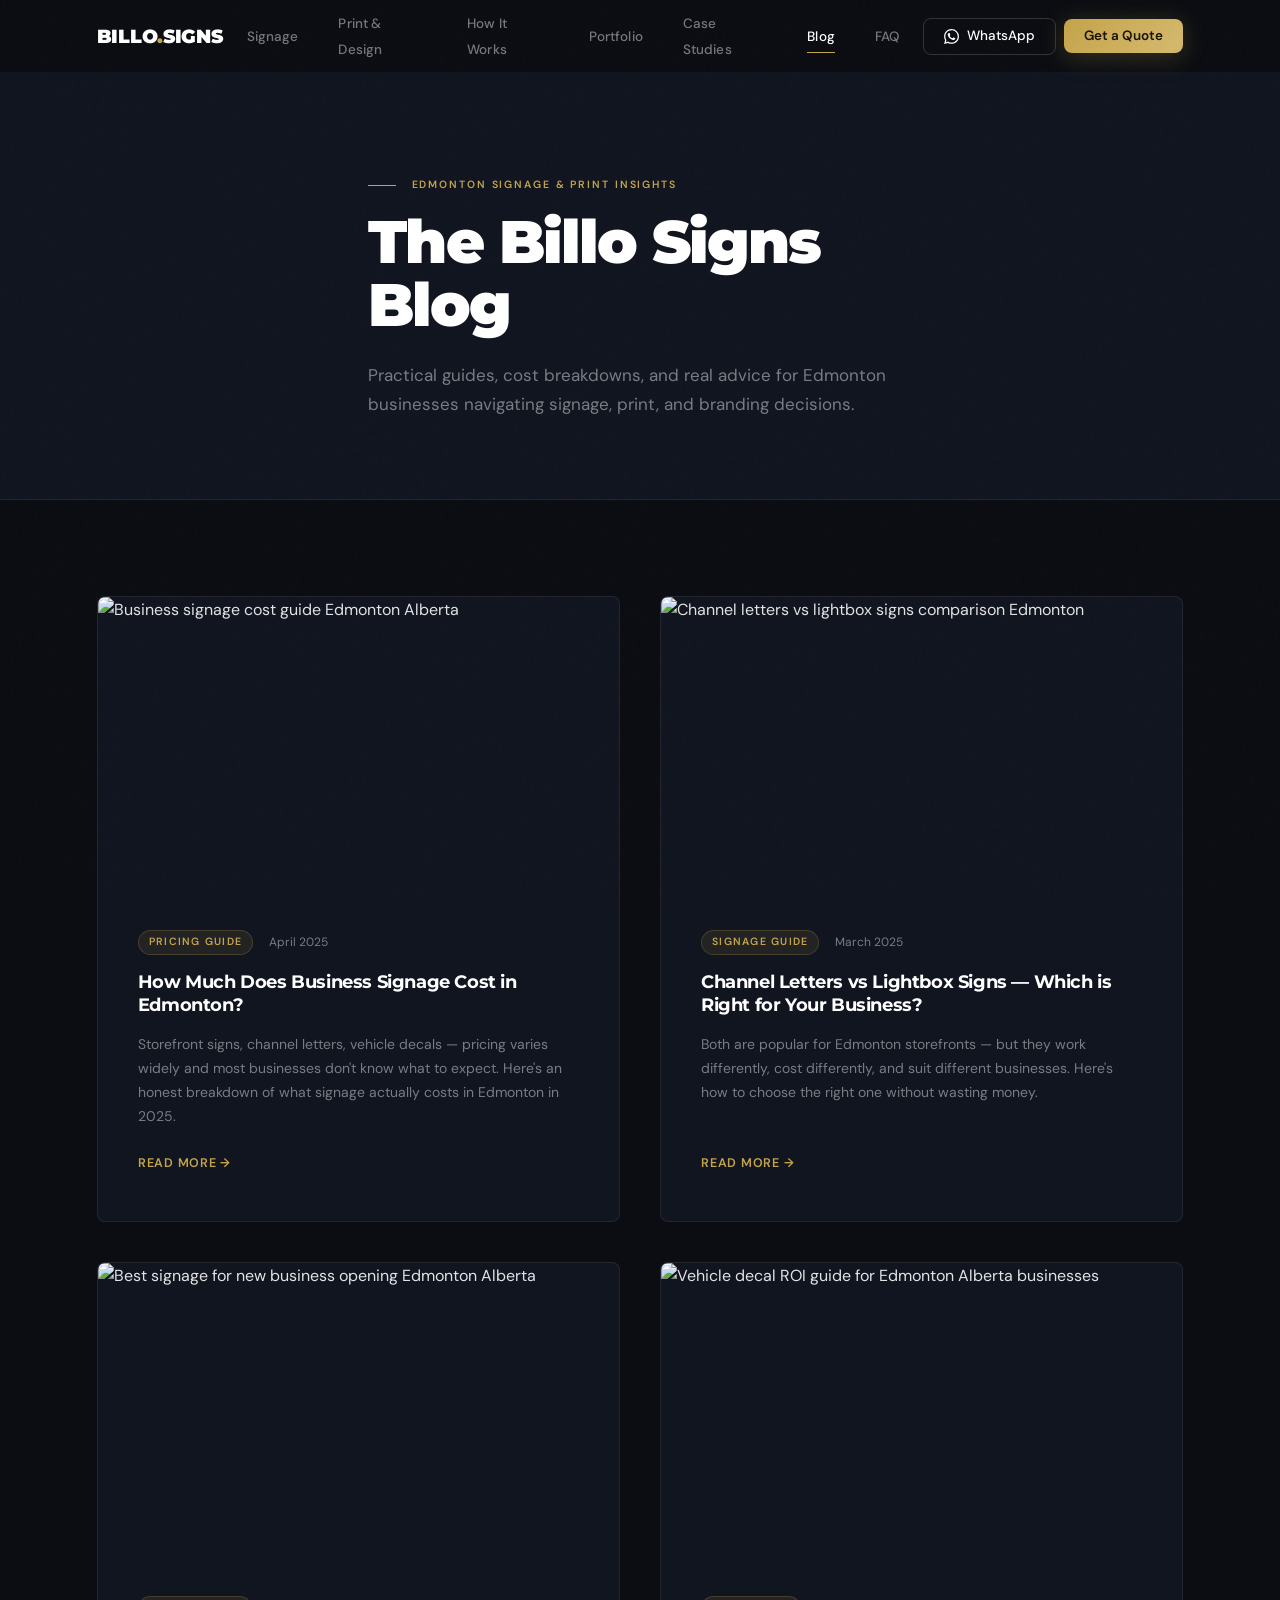
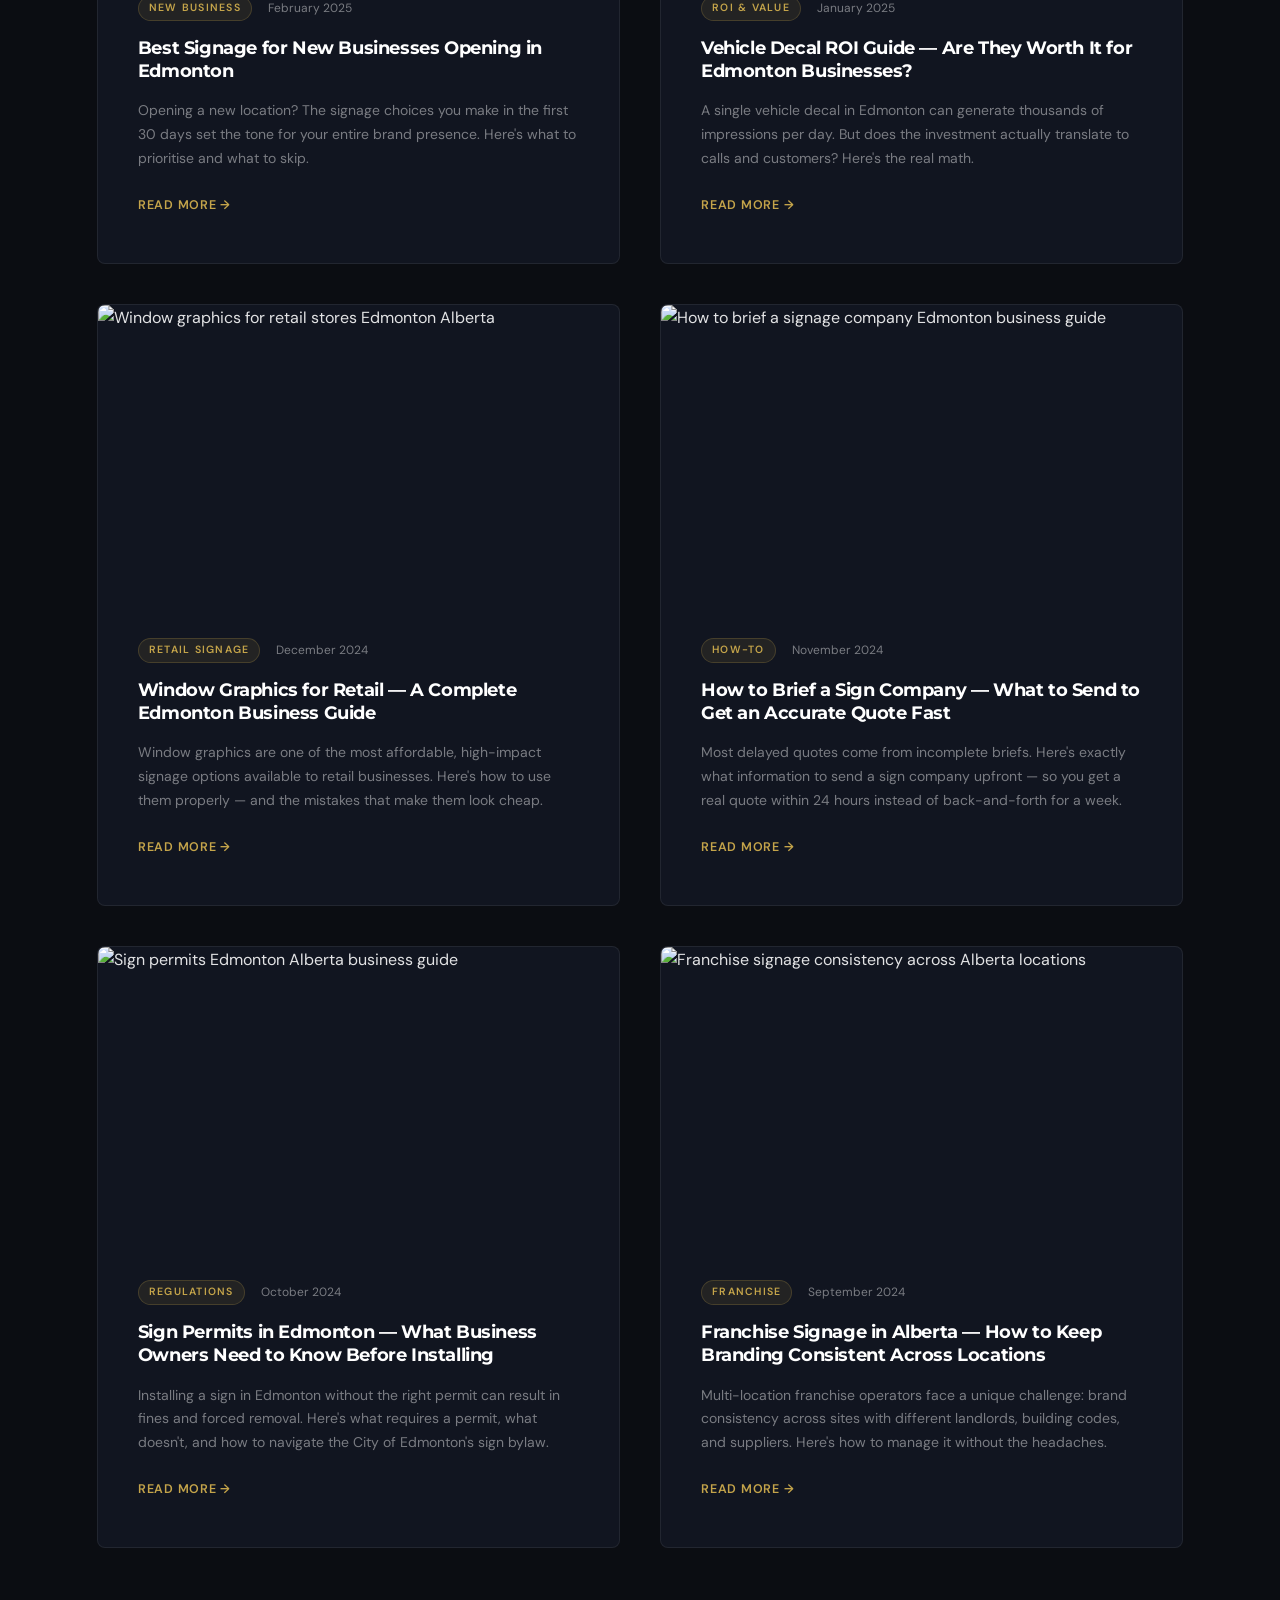
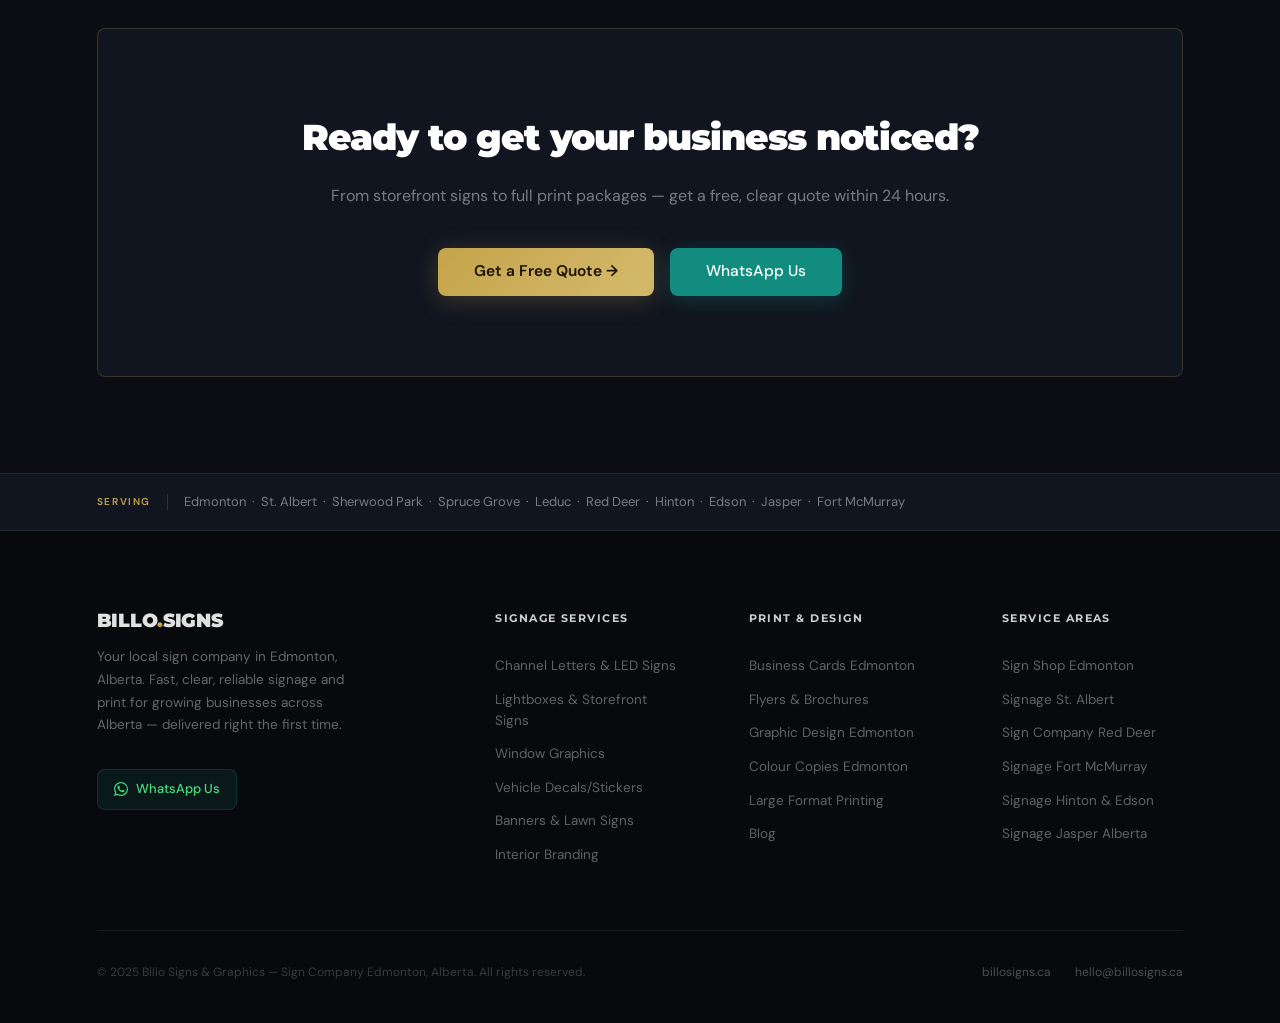
==== blog.html @ 4e1e5cab "blog.html" ====
<!DOCTYPE html>
<html lang="en">
<head>

  <meta charset="UTF-8">
  <meta name="viewport" content="width=device-width, initial-scale=1.0">
  <title>Blog — Sign & Print Tips for Edmonton Businesses | Billo Signs</title>
  <meta name="description" content="Expert tips, guides, and insights on business signage, print, and branding for Edmonton and Alberta businesses. Learn from Billo Signs.">
  <meta name="robots" content="index, follow">
  <link rel="canonical" href="https://billosigns.ca/blog.html">

  <meta property="og:title" content="Blog — Billo Signs & Graphics Edmonton">
  <meta property="og:description" content="Signage tips, cost guides, and branding advice for Edmonton businesses.">

  <link rel="preconnect" href="https://fonts.googleapis.com">
  <link rel="preconnect" href="https://fonts.gstatic.com" crossorigin>
  <link href="https://fonts.googleapis.com/css2?family=Montserrat:wght@400;600;700;900&family=DM+Sans:wght@300;400;500&display=swap" rel="stylesheet">
  <link rel="stylesheet" href="css/styles.css?v=5.4">

</head>
<body class="blog-page">

  <!-- ═══ HEADER (identical to index.html) ═══════════════════ -->
  <header class="site-header scrolled" id="siteHeader" role="banner">
    <div class="container header-inner">

      <a href="index.html" class="nav-logo" aria-label="Billo Signs Home">
        <span class="logo-text">BILLO<span class="logo-dot">.</span>SIGNS</span>
      </a>

      <nav class="desktop-nav" aria-label="Main Navigation">
        <ul class="nav-list">
          <li><a href="index.html#signage" class="nav-link">Signage</a></li>
          <li><a href="index.html#print" class="nav-link">Print & Design</a></li>
          <li><a href="index.html#process" class="nav-link">How It Works</a></li>
          <li><a href="index.html#portfolio" class="nav-link">Portfolio</a></li>
          <li><a href="index.html#case-studies" class="nav-link">Case Studies</a></li>
          <li><a href="blog.html" class="nav-link active">Blog</a></li>
          <li><a href="index.html#faq" class="nav-link">FAQ</a></li>
        </ul>
      </nav>

      <div class="nav-actions">
        <a href="https://wa.me/15485773748?text=Hi%20Billo%20Signs%2C%20I%20need%20a%20quick%20quote" class="btn btn-ghost btn-sm" target="_blank" rel="noopener" aria-label="WhatsApp Billo Signs">
          <svg width="15" height="15" viewBox="0 0 24 24" fill="currentColor" aria-hidden="true"><path d="M17.472 14.382c-.297-.149-1.758-.867-2.03-.967-.273-.099-.471-.148-.67.15-.197.297-.767.966-.94 1.164-.173.199-.347.223-.644.075-.297-.15-1.255-.463-2.39-1.475-.883-.788-1.48-1.761-1.653-2.059-.173-.297-.018-.458.13-.606.134-.133.298-.347.446-.52.149-.174.198-.298.298-.497.099-.198.05-.371-.025-.52-.075-.149-.669-1.612-.916-2.207-.242-.579-.487-.5-.669-.51-.173-.008-.371-.01-.57-.01-.198 0-.52.074-.792.372-.272.297-1.04 1.016-1.04 2.479 0 1.462 1.065 2.875 1.213 3.074.149.198 2.096 3.2 5.077 4.487.709.306 1.262.489 1.694.625.712.227 1.36.195 1.871.118.571-.085 1.758-.719 2.006-1.413.248-.694.248-1.289.173-1.413-.074-.124-.272-.198-.57-.347m-5.421 7.403h-.004a9.87 9.87 0 01-5.031-1.378l-.361-.214-3.741.982.998-3.648-.235-.374a9.86 9.86 0 01-1.51-5.26c.001-5.45 4.436-9.884 9.888-9.884 2.64 0 5.122 1.03 6.988 2.898a9.825 9.825 0 012.893 6.994c-.003 5.45-4.437 9.884-9.885 9.884m8.413-18.297A11.815 11.815 0 0012.05 0C5.495 0 .16 5.335.157 11.892c0 2.096.547 4.142 1.588 5.945L.057 24l6.305-1.654a11.882 11.882 0 005.683 1.448h.005c6.554 0 11.89-5.335 11.893-11.893a11.821 11.821 0 00-3.48-8.413z"/></svg>
          WhatsApp
        </a>
        <a href="index.html#quote" class="btn btn-gold btn-sm">Get a Quote</a>
      </div>

      <button class="ham-btn" id="hamBtn" aria-label="Toggle menu" aria-expanded="false" aria-controls="mobileDrawer">
        <span class="ham-bar"></span>
        <span class="ham-bar"></span>
        <span class="ham-bar"></span>
      </button>

    </div>
  </header>

  <!-- Mobile Drawer -->
  <div class="mobile-drawer" id="mobileDrawer" role="dialog" aria-label="Mobile Navigation" aria-modal="true" hidden>
    <nav aria-label="Mobile Navigation">
      <ul class="mob-nav-list">
        <li><a href="index.html#signage" class="mob-nav-link">Signage Services <span class="mob-arrow">→</span></a></li>
        <li><a href="index.html#print" class="mob-nav-link">Print &amp; Design <span class="mob-arrow">→</span></a></li>
        <li><a href="index.html#process" class="mob-nav-link">How It Works <span class="mob-arrow">→</span></a></li>
        <li><a href="index.html#portfolio" class="mob-nav-link">Portfolio <span class="mob-arrow">→</span></a></li>
        <li><a href="index.html#case-studies" class="mob-nav-link">Case Studies <span class="mob-arrow">→</span></a></li>
        <li><a href="blog.html" class="mob-nav-link active">Blog <span class="mob-arrow">→</span></a></li>
        <li><a href="index.html#faq" class="mob-nav-link">FAQ <span class="mob-arrow">→</span></a></li>
      </ul>
      <div class="mob-cta-group">
        <a href="index.html#quote" class="btn btn-gold mob-cta-btn">Get a Free Quote →</a>
        <a href="https://wa.me/15485773748" class="btn btn-wa mob-cta-btn" target="_blank" rel="noopener">WhatsApp Us</a>
      </div>
    </nav>
  </div>

  <main id="main" role="main">

    <!-- ═══ BLOG HERO ═══════════════════════════════════════ -->
    <section class="blog-hero">
      <div class="container blog-hero-inner">
        <span class="section-tag">Edmonton Signage &amp; Print Insights</span>
        <h1 class="blog-hero-h1">The Billo Signs Blog</h1>
        <p class="blog-hero-sub">Practical guides, cost breakdowns, and real advice for Edmonton businesses navigating signage, print, and branding decisions.</p>
      </div>
    </section>

    <!-- ═══ BLOG GRID ════════════════════════════════════════ -->
    <section class="section blog-section" aria-labelledby="blog-heading">
      <div class="container">

        <h2 class="sr-only" id="blog-heading">Blog Posts</h2>

        <div class="blog-grid">

          <!-- ===== NEW: BLOG — Post 1 ===== -->
          <article class="blog-card reveal">
            <a href="#" class="blog-card-img-link" aria-label="Read: How Much Does Business Signage Cost in Edmonton?">
              <div class="blog-card-img-wrap">
                <img
                  src="https://images.unsplash.com/photo-1441986300917-64674bd600d8?w=800&q=75"
                  alt="Business signage cost guide Edmonton Alberta"
                  loading="lazy">
              </div>
            </a>
            <div class="blog-card-body">
              <div class="blog-card-meta">
                <span class="blog-cat">Pricing Guide</span>
                <span class="blog-date">April 2025</span>
              </div>
              <h2 class="blog-card-title">
                <a href="#">How Much Does Business Signage Cost in Edmonton?</a>
              </h2>
              <p class="blog-card-excerpt">
                Storefront signs, channel letters, vehicle decals — pricing varies widely and most businesses don't know what to expect. Here's an honest breakdown of what signage actually costs in Edmonton in 2025.
              </p>
              <a href="#" class="blog-read-more">Read More →</a>
            </div>
          </article>

          <!-- ===== NEW: BLOG — Post 2 ===== -->
          <article class="blog-card reveal reveal-d1">
            <a href="#" class="blog-card-img-link" aria-label="Read: Channel Letters vs Lightbox Signs">
              <div class="blog-card-img-wrap">
                <img
                  src="https://images.unsplash.com/photo-1586023492125-27b2c045efd7?w=800&q=75"
                  alt="Channel letters vs lightbox signs comparison Edmonton"
                  loading="lazy">
              </div>
            </a>
            <div class="blog-card-body">
              <div class="blog-card-meta">
                <span class="blog-cat">Signage Guide</span>
                <span class="blog-date">March 2025</span>
              </div>
              <h2 class="blog-card-title">
                <a href="#">Channel Letters vs Lightbox Signs — Which is Right for Your Business?</a>
              </h2>
              <p class="blog-card-excerpt">
                Both are popular for Edmonton storefronts — but they work differently, cost differently, and suit different businesses. Here's how to choose the right one without wasting money.
              </p>
              <a href="#" class="blog-read-more">Read More →</a>
            </div>
          </article>

          <!-- ===== NEW: BLOG — Post 3 ===== -->
          <article class="blog-card reveal">
            <a href="#" class="blog-card-img-link" aria-label="Read: Best Signage for New Businesses Opening in Edmonton">
              <div class="blog-card-img-wrap">
                <img
                  src="https://images.unsplash.com/photo-1519389950473-47ba0277781c?w=800&q=75"
                  alt="Best signage for new business opening Edmonton Alberta"
                  loading="lazy">
              </div>
            </a>
            <div class="blog-card-body">
              <div class="blog-card-meta">
                <span class="blog-cat">New Business</span>
                <span class="blog-date">February 2025</span>
              </div>
              <h2 class="blog-card-title">
                <a href="#">Best Signage for New Businesses Opening in Edmonton</a>
              </h2>
              <p class="blog-card-excerpt">
                Opening a new location? The signage choices you make in the first 30 days set the tone for your entire brand presence. Here's what to prioritise and what to skip.
              </p>
              <a href="#" class="blog-read-more">Read More →</a>
            </div>
          </article>

          <!-- ===== NEW: BLOG — Post 4 ===== -->
          <article class="blog-card reveal reveal-d1">
            <a href="#" class="blog-card-img-link" aria-label="Read: Vehicle Decal ROI Guide for Edmonton Businesses">
              <div class="blog-card-img-wrap">
                <img
                  src="https://images.unsplash.com/photo-1558618666-fcd25c85cd64?w=800&q=75"
                  alt="Vehicle decal ROI guide for Edmonton Alberta businesses"
                  loading="lazy">
              </div>
            </a>
            <div class="blog-card-body">
              <div class="blog-card-meta">
                <span class="blog-cat">ROI &amp; Value</span>
                <span class="blog-date">January 2025</span>
              </div>
              <h2 class="blog-card-title">
                <a href="#">Vehicle Decal ROI Guide — Are They Worth It for Edmonton Businesses?</a>
              </h2>
              <p class="blog-card-excerpt">
                A single vehicle decal in Edmonton can generate thousands of impressions per day. But does the investment actually translate to calls and customers? Here's the real math.
              </p>
              <a href="#" class="blog-read-more">Read More →</a>
            </div>
          </article>

          <!-- ===== NEW: BLOG — Post 5 ===== -->
          <article class="blog-card reveal">
            <a href="#" class="blog-card-img-link" aria-label="Read: Window Graphics for Retail — Complete Guide">
              <div class="blog-card-img-wrap">
                <img
                  src="https://images.unsplash.com/photo-1534452203293-494d7ddbf7e0?w=800&q=75"
                  alt="Window graphics for retail stores Edmonton Alberta"
                  loading="lazy">
              </div>
            </a>
            <div class="blog-card-body">
              <div class="blog-card-meta">
                <span class="blog-cat">Retail Signage</span>
                <span class="blog-date">December 2024</span>
              </div>
              <h2 class="blog-card-title">
                <a href="#">Window Graphics for Retail — A Complete Edmonton Business Guide</a>
              </h2>
              <p class="blog-card-excerpt">
                Window graphics are one of the most affordable, high-impact signage options available to retail businesses. Here's how to use them properly — and the mistakes that make them look cheap.
              </p>
              <a href="#" class="blog-read-more">Read More →</a>
            </div>
          </article>

          <!-- ===== NEW: BLOG — Post 6 ===== -->
          <article class="blog-card reveal reveal-d1">
            <a href="#" class="blog-card-img-link" aria-label="Read: How to Brief a Signage Company — What to Send">
              <div class="blog-card-img-wrap">
                <img
                  src="https://images.unsplash.com/photo-1507003211169-0a1dd7228f2d?w=800&q=75"
                  alt="How to brief a signage company Edmonton business guide"
                  loading="lazy">
              </div>
            </a>
            <div class="blog-card-body">
              <div class="blog-card-meta">
                <span class="blog-cat">How-To</span>
                <span class="blog-date">November 2024</span>
              </div>
              <h2 class="blog-card-title">
                <a href="#">How to Brief a Sign Company — What to Send to Get an Accurate Quote Fast</a>
              </h2>
              <p class="blog-card-excerpt">
                Most delayed quotes come from incomplete briefs. Here's exactly what information to send a sign company upfront — so you get a real quote within 24 hours instead of back-and-forth for a week.
              </p>
              <a href="#" class="blog-read-more">Read More →</a>
            </div>
          </article>

          <!-- ===== NEW: BLOG — Post 7 ===== -->
          <article class="blog-card reveal">
            <a href="#" class="blog-card-img-link" aria-label="Read: Sign Permits in Edmonton — What You Need to Know">
              <div class="blog-card-img-wrap">
                <img
                  src="https://images.unsplash.com/photo-1486406146926-c627a92ad1ab?w=800&q=75"
                  alt="Sign permits Edmonton Alberta business guide"
                  loading="lazy">
              </div>
            </a>
            <div class="blog-card-body">
              <div class="blog-card-meta">
                <span class="blog-cat">Regulations</span>
                <span class="blog-date">October 2024</span>
              </div>
              <h2 class="blog-card-title">
                <a href="#">Sign Permits in Edmonton — What Business Owners Need to Know Before Installing</a>
              </h2>
              <p class="blog-card-excerpt">
                Installing a sign in Edmonton without the right permit can result in fines and forced removal. Here's what requires a permit, what doesn't, and how to navigate the City of Edmonton's sign bylaw.
              </p>
              <a href="#" class="blog-read-more">Read More →</a>
            </div>
          </article>

          <!-- ===== NEW: BLOG — Post 8 ===== -->
          <article class="blog-card reveal reveal-d1">
            <a href="#" class="blog-card-img-link" aria-label="Read: Franchise Signage in Alberta">
              <div class="blog-card-img-wrap">
                <img
                  src="https://images.unsplash.com/photo-1498050108023-c5249f4df085?w=800&q=75"
                  alt="Franchise signage consistency across Alberta locations"
                  loading="lazy">
              </div>
            </a>
            <div class="blog-card-body">
              <div class="blog-card-meta">
                <span class="blog-cat">Franchise</span>
                <span class="blog-date">September 2024</span>
              </div>
              <h2 class="blog-card-title">
                <a href="#">Franchise Signage in Alberta — How to Keep Branding Consistent Across Locations</a>
              </h2>
              <p class="blog-card-excerpt">
                Multi-location franchise operators face a unique challenge: brand consistency across sites with different landlords, building codes, and suppliers. Here's how to manage it without the headaches.
              </p>
              <a href="#" class="blog-read-more">Read More →</a>
            </div>
          </article>

        </div>

        <!-- CTA at bottom of blog -->
        <div class="blog-cta-block reveal">
          <div class="blog-cta-inner">
            <h2>Ready to get your business noticed?</h2>
            <p>From storefront signs to full print packages — get a free, clear quote within 24 hours.</p>
            <div class="blog-cta-btns">
              <a href="index.html#quote" class="btn btn-gold btn-lg">Get a Free Quote →</a>
              <a href="https://wa.me/15485773748?text=Hi%20Billo%20Signs%2C%20I%20have%20a%20question%20about%20signage" class="btn btn-wa btn-lg" target="_blank" rel="noopener">WhatsApp Us</a>
            </div>
          </div>
        </div>

      </div>
    </section>

  </main>

  <!-- ═══ AREAS BAR ════════════════════════════════════════ -->
  <div class="areas-bar" role="complementary" aria-label="Service areas">
    <div class="container areas-inner">
      <span class="areas-label">Serving</span>
      <span class="areas-divider" aria-hidden="true"></span>
      <p class="areas-cities">
        Edmonton &nbsp;·&nbsp; St. Albert &nbsp;·&nbsp; Sherwood Park &nbsp;·&nbsp;
        Spruce Grove &nbsp;·&nbsp; Leduc &nbsp;·&nbsp; Red Deer &nbsp;·&nbsp;
        Hinton &nbsp;·&nbsp; Edson &nbsp;·&nbsp; Jasper &nbsp;·&nbsp; Fort McMurray
      </p>
    </div>
  </div>

  <!-- ═══ FOOTER ════════════════════════════════════════════ -->
  <footer class="site-footer" role="contentinfo">
    <div class="container">
      <div class="footer-grid">

        <div class="footer-brand">
          <a href="index.html" class="footer-logo-link" aria-label="Billo Signs Home">
            <span class="footer-logo-text">BILLO<span class="footer-logo-dot">.</span>SIGNS</span>
          </a>
          <p class="footer-desc">
            Your local sign company in Edmonton, Alberta. Fast, clear, reliable signage and print for growing businesses across Alberta — delivered right the first time.
          </p>
          <a href="https://wa.me/15485773748" class="footer-wa" target="_blank" rel="noopener">
            <svg width="14" height="14" viewBox="0 0 24 24" fill="currentColor" aria-hidden="true"><path d="M17.472 14.382c-.297-.149-1.758-.867-2.03-.967-.273-.099-.471-.148-.67.15-.197.297-.767.966-.94 1.164-.173.199-.347.223-.644.075-.297-.15-1.255-.463-2.39-1.475-.883-.788-1.48-1.761-1.653-2.059-.173-.297-.018-.458.13-.606.134-.133.298-.347.446-.52.149-.174.198-.298.298-.497.099-.198.05-.371-.025-.52-.075-.149-.669-1.612-.916-2.207-.242-.579-.487-.5-.669-.51-.173-.008-.371-.01-.57-.01-.198 0-.52.074-.792.372-.272.297-1.04 1.016-1.04 2.479 0 1.462 1.065 2.875 1.213 3.074.149.198 2.096 3.2 5.077 4.487.709.306 1.262.489 1.694.625.712.227 1.36.195 1.871.118.571-.085 1.758-.719 2.006-1.413.248-.694.248-1.289.173-1.413-.074-.124-.272-.198-.57-.347m-5.421 7.403h-.004a9.87 9.87 0 01-5.031-1.378l-.361-.214-3.741.982.998-3.648-.235-.374a9.86 9.86 0 01-1.51-5.26c.001-5.45 4.436-9.884 9.888-9.884 2.64 0 5.122 1.03 6.988 2.898a9.825 9.825 0 012.893 6.994c-.003 5.45-4.437 9.884-9.885 9.884m8.413-18.297A11.815 11.815 0 0012.05 0C5.495 0 .16 5.335.157 11.892c0 2.096.547 4.142 1.588 5.945L.057 24l6.305-1.654a11.882 11.882 0 005.683 1.448h.005c6.554 0 11.89-5.335 11.893-11.893a11.821 11.821 0 00-3.48-8.413z"/></svg>
            WhatsApp Us
          </a>
        </div>

        <nav class="footer-col" aria-label="Signage services">
          <h4>Signage Services</h4>
          <ul>
            <li><a href="index.html#signage">Channel Letters &amp; LED Signs</a></li>
            <li><a href="index.html#signage">Lightboxes &amp; Storefront Signs</a></li>
            <li><a href="index.html#signage">Window Graphics</a></li>
            <li><a href="index.html#signage">Vehicle Decals/Stickers</a></li>
            <li><a href="index.html#signage">Banners &amp; Lawn Signs</a></li>
            <li><a href="index.html#signage">Interior Branding</a></li>
          </ul>
        </nav>

        <nav class="footer-col" aria-label="Print and design services">
          <h4>Print &amp; Design</h4>
          <ul>
            <li><a href="index.html#print">Business Cards Edmonton</a></li>
            <li><a href="index.html#print">Flyers &amp; Brochures</a></li>
            <li><a href="index.html#print">Graphic Design Edmonton</a></li>
            <li><a href="index.html#print">Colour Copies Edmonton</a></li>
            <li><a href="index.html#print">Large Format Printing</a></li>
            <li><a href="blog.html">Blog</a></li>
          </ul>
        </nav>

        <nav class="footer-col" aria-label="Service areas">
          <h4>Service Areas</h4>
          <ul>
            <li><a href="index.html">Sign Shop Edmonton</a></li>
            <li><a href="index.html">Signage St. Albert</a></li>
            <li><a href="index.html">Sign Company Red Deer</a></li>
            <li><a href="index.html">Signage Fort McMurray</a></li>
            <li><a href="index.html">Signage Hinton &amp; Edson</a></li>
            <li><a href="index.html">Signage Jasper Alberta</a></li>
          </ul>
        </nav>

      </div>

      <div class="footer-bottom">
        <p class="footer-legal">
          © 2025 Billo Signs &amp; Graphics — Sign Company Edmonton, Alberta. All rights reserved.
        </p>
        <div class="footer-links">
          <a href="https://billosigns.ca">billosigns.ca</a>
          <a href="mailto:hello@billosigns.ca">hello@billosigns.ca</a>
        </div>
      </div>
    </div>
  </footer>

  <!-- Mobile Sticky Bar -->
  <div class="sticky-bar" id="stickyBar" role="navigation" aria-label="Quick contact">
    <a href="tel:+15485773748" class="sticky-btn sticky-btn--call" aria-label="Call Billo Signs">
      <svg class="sticky-ico" width="18" height="18" viewBox="0 0 24 24" fill="currentColor" aria-hidden="true"><path d="M6.62 10.79c1.44 2.83 3.76 5.14 6.59 6.59l2.2-2.2c.27-.27.67-.36 1.02-.24 1.12.37 2.33.57 3.57.57.55 0 1 .45 1 1V20c0 .55-.45 1-1 1-9.39 0-17-7.61-17-17 0-.55.45-1 1-1h3.5c.55 0 1 .45 1 1 0 1.25.2 2.45.57 3.57.11.35.03.74-.25 1.02l-2.2 2.2z"/></svg>
      <span>Call</span>
    </a>
    <a href="https://wa.me/15485773748" class="sticky-btn sticky-btn--wa" target="_blank" rel="noopener" aria-label="WhatsApp Billo Signs">
      <svg class="sticky-ico" width="18" height="18" viewBox="0 0 24 24" fill="currentColor" aria-hidden="true"><path d="M17.472 14.382c-.297-.149-1.758-.867-2.03-.967-.273-.099-.471-.148-.67.15-.197.297-.767.966-.94 1.164-.173.199-.347.223-.644.075-.297-.15-1.255-.463-2.39-1.475-.883-.788-1.48-1.761-1.653-2.059-.173-.297-.018-.458.13-.606.134-.133.298-.347.446-.52.149-.174.198-.298.298-.497.099-.198.05-.371-.025-.52-.075-.149-.669-1.612-.916-2.207-.242-.579-.487-.5-.669-.51-.173-.008-.371-.01-.57-.01-.198 0-.52.074-.792.372-.272.297-1.04 1.016-1.04 2.479 0 1.462 1.065 2.875 1.213 3.074.149.198 2.096 3.2 5.077 4.487.709.306 1.262.489 1.694.625.712.227 1.36.195 1.871.118.571-.085 1.758-.719 2.006-1.413.248-.694.248-1.289.173-1.413-.074-.124-.272-.198-.57-.347m-5.421 7.403h-.004a9.87 9.87 0 01-5.031-1.378l-.361-.214-3.741.982.998-3.648-.235-.374a9.86 9.86 0 01-1.51-5.26c.001-5.45 4.436-9.884 9.888-9.884 2.64 0 5.122 1.03 6.988 2.898a9.825 9.825 0 012.893 6.994c-.003 5.45-4.437 9.884-9.885 9.884m8.413-18.297A11.815 11.815 0 0012.05 0C5.495 0 .16 5.335.157 11.892c0 2.096.547 4.142 1.588 5.945L.057 24l6.305-1.654a11.882 11.882 0 005.683 1.448h.005c6.554 0 11.89-5.335 11.893-11.893a11.821 11.821 0 00-3.48-8.413z"/></svg>
      <span>WhatsApp</span>
    </a>
    <a href="index.html#quote" class="sticky-btn sticky-btn--quote" aria-label="Get a quote">
      <svg class="sticky-ico" width="18" height="18" viewBox="0 0 24 24" fill="none" stroke="currentColor" stroke-width="2" stroke-linecap="round" stroke-linejoin="round" aria-hidden="true"><path d="M14 2H6a2 2 0 00-2 2v16a2 2 0 002 2h12a2 2 0 002-2V8z"/><polyline points="14 2 14 8 20 8"/></svg>
      <span>Get Quote</span>
    </a>
  </div>

  <script src="js/script.js?v=5.4" defer></script>

</body>
</html>
---- css/styles.css ----
/* ═══════════════════════════════════════════════════════════════
   BILLO SIGNS & GRAPHICS — styles.css
   Design System: Dark premium, 8px grid, Montserrat + DM Sans
   Version: 5.0 | billosigns.ca
═══════════════════════════════════════════════════════════════ */

/* ───────────────────────────────────────────────────────────────
   1. DESIGN TOKENS
─────────────────────────────────────────────────────────────── */
:root {
  /* Colors */
  --clr-bg:          #0B0D12;
  --clr-bg2:         #111520;
  --clr-bg3:         #161B28;
  --clr-bg4:         #1C2333;
  --clr-bg-light:    #F5F3EE;
  --clr-bg-light2:   #EDEAE2;
  --clr-white:       #FFFFFF;
  --clr-black:       #08090C;

  --clr-gold:        #C4A44A;
  --clr-gold-lt:     #D4B86A;
  --clr-gold-dk:     #9A7D26;
  --clr-gold-dim:    rgba(196, 164, 74, 0.10);
  --clr-gold-border: rgba(196, 164, 74, 0.22);

  --clr-text:        rgba(255, 255, 255, 0.88);
  --clr-muted:       rgba(255, 255, 255, 0.44);
  --clr-dim:         rgba(255, 255, 255, 0.16);
  --clr-border:      rgba(255, 255, 255, 0.07);
  --clr-border2:     rgba(255, 255, 255, 0.12);

  --clr-text-dark:   #111111;
  --clr-muted-dark:  #6B7280;
  --clr-border-dark: #D5D1C8;

  --clr-red:         #DC2626;
  --clr-red-bg:      rgba(220, 38, 38, 0.08);
  --clr-red-border:  rgba(220, 38, 38, 0.18);
  --clr-red-text:    #FCA5A5;
  --clr-green-bg:    rgba(34, 197, 94, 0.1);
  --clr-green-border:rgba(34, 197, 94, 0.22);
  --clr-green-text:  #86EFAC;

  --clr-wa:          #128C7E;
  --clr-wa-dk:       #075E54;
  --clr-wa-glow:     rgba(18, 140, 126, 0.28);
  --clr-wa-alpha:    rgba(18, 140, 126, 0.12);
  --clr-wa-border:   rgba(18, 140, 126, 0.25);
  --clr-wa-light:    #4ADE80;

  /* Typography */
  --font-head:  'Montserrat', system-ui, sans-serif;
  --font-body:  'DM Sans', system-ui, sans-serif;

  /* Spacing (8px base) */
  --sp-1:   8px;
  --sp-2:   16px;
  --sp-3:   24px;
  --sp-4:   32px;
  --sp-5:   40px;
  --sp-6:   48px;
  --sp-7:   56px;
  --sp-8:   64px;
  --sp-9:   72px;
  --sp-10:  80px;
  --sp-12:  96px;
  --sp-14: 112px;

  /* Border radius */
  --r-sm:  4px;
  --r-md:  8px;
  --r-lg:  12px;
  --r-xl:  16px;
  --r-pill:999px;

  /* Shadows */
  --shadow-sm:  0 1px 3px rgba(0,0,0,.3), 0 1px 2px rgba(0,0,0,.2);
  --shadow-md:  0 4px 16px rgba(0,0,0,.4);
  --shadow-lg:  0 8px 32px rgba(0,0,0,.5);
  --shadow-gold:0 4px 24px rgba(196,164,74,.25);
  --shadow-gold-lg: 0 8px 40px rgba(196,164,74,.4);
  --shadow-wa:  0 4px 20px rgba(18,140,126,.3);

  /* Transitions */
  --ease:       cubic-bezier(.16, 1, .3, 1);
  --ease-in:    cubic-bezier(.4, 0, 1, 1);
  --ease-out:   cubic-bezier(0, 0, .2, 1);
  --t-fast:     .15s;
  --t-base:     .25s;
  --t-slow:     .4s;
  --t-reveal:   .7s;

  /* Layout */
  --container:  1240px;
  --nav-h:      72px;
  --sticky-h:   64px;
}

/* ───────────────────────────────────────────────────────────────
   2. RESET & BASE
─────────────────────────────────────────────────────────────── */
*, *::before, *::after {
  margin: 0;
  padding: 0;
  box-sizing: border-box;
}

html {
  scroll-behavior: smooth;
  font-size: 16px;
  -webkit-text-size-adjust: 100%;
}

body {
  font-family: var(--font-body);
  background: var(--clr-bg);
  color: var(--clr-text);
  line-height: 1.6;
  overflow-x: hidden;
  -webkit-font-smoothing: antialiased;
  -moz-osx-font-smoothing: grayscale;
}

/* Grain texture overlay */
body::after {
  content: '';
  position: fixed;
  inset: 0;
  pointer-events: none;
  z-index: 9999;
  background-image: url("data:image/svg+xml,%3Csvg viewBox='0 0 256 256' xmlns='http://www.w3.org/2000/svg'%3E%3Cfilter id='n'%3E%3CfeTurbulence type='fractalNoise' baseFrequency='.9' numOctaves='4' stitchTiles='stitch'/%3E%3C/filter%3E%3Crect width='100%25' height='100%25' filter='url(%23n)' opacity='.04'/%3E%3C/svg%3E");
  opacity: .35;
}

/* Scroll padding for fixed nav */
html {
  scroll-padding-top: calc(var(--nav-h) + var(--sp-3));
}

img, video, svg {
  display: block;
  max-width: 100%;
}

a {
  color: inherit;
  text-decoration: none;
}

ul, ol {
  list-style: none;
}

button {
  font-family: var(--font-body);
  cursor: pointer;
}

textarea {
  font-family: var(--font-body);
  resize: vertical;
}

/* Focus visible */
:focus-visible {
  outline: 2px solid var(--clr-gold);
  outline-offset: 3px;
  border-radius: var(--r-sm);
}

/* ───────────────────────────────────────────────────────────────
   3. LAYOUT UTILITIES
─────────────────────────────────────────────────────────────── */
.container {
  width: 100%;
  max-width: var(--container);
  margin-inline: auto;
  padding-inline: 6%;
}

.section {
  padding-block: var(--sp-12);
}

.section-sm {
  padding-block: var(--sp-8);
}

.section-dark {
  background: var(--clr-bg2);
}

.section-light {
  background: var(--clr-bg-light);
}

/* ───────────────────────────────────────────────────────────────
   4. TYPOGRAPHY SYSTEM
─────────────────────────────────────────────────────────────── */

/* Section tag / eyebrow */
.section-tag {
  display: inline-flex;
  align-items: center;
  gap: var(--sp-2);
  font-size: 10.5px;
  font-weight: 600;
  letter-spacing: .18em;
  text-transform: uppercase;
  color: var(--clr-gold);
  margin-bottom: var(--sp-2);
}

.section-tag::before {
  content: '';
  display: block;
  width: 28px;
  height: 1.5px;
  background: var(--clr-gold);
  flex-shrink: 0;
}

.section-tag--dark {
  color: var(--clr-gold-dk);
}

.section-tag--dark::before {
  background: var(--clr-gold-dk);
}

/* Section headings */
.section-heading {
  font-family: var(--font-head);
  font-weight: 900;
  font-size: clamp(28px, 3.8vw, 48px);
  line-height: 1.07;
  letter-spacing: -1.5px;
  color: var(--clr-white);
  margin-bottom: var(--sp-2);
}

.section-heading--dark {
  color: var(--clr-text-dark);
}

/* Section description */
.section-desc {
  font-size: 17px;
  line-height: 1.7;
  color: var(--clr-muted);
  max-width: 540px;
  margin-bottom: var(--sp-7);
}

.section-desc--dark {
  color: var(--clr-muted-dark);
}

/* Body text */
.body-text {
  font-size: 16.5px;
  line-height: 1.72;
  color: var(--clr-muted);
  margin-bottom: var(--sp-3);
}

/* ───────────────────────────────────────────────────────────────
   5. BUTTON SYSTEM
─────────────────────────────────────────────────────────────── */
.btn {
  display: inline-flex;
  align-items: center;
  justify-content: center;
  gap: var(--sp-1);
  font-family: var(--font-body);
  font-size: 14.5px;
  font-weight: 500;
  line-height: 1;
  padding: 14px 28px;
  border-radius: var(--r-md);
  border: none;
  cursor: pointer;
  text-decoration: none;
  white-space: nowrap;
  transition:
    background var(--t-base) var(--ease),
    border-color var(--t-base) var(--ease),
    box-shadow var(--t-base) var(--ease),
    transform var(--t-fast) var(--ease),
    color var(--t-base) var(--ease);
  position: relative;
  overflow: hidden;
}

.btn::before {
  content: '';
  position: absolute;
  inset: 0;
  background: rgba(255,255,255,.06);
  opacity: 0;
  transition: opacity var(--t-fast);
}

.btn:hover::before { opacity: 1; }
.btn:hover         { transform: translateY(-2px); }
.btn:active        { transform: translateY(0); }

/* Gold CTA */
.btn-gold {
  background: linear-gradient(135deg, var(--clr-gold) 0%, var(--clr-gold-lt) 50%, var(--clr-gold) 100%);
  background-size: 200% 100%;
  color: #1A1200;
  font-weight: 600;
  box-shadow: var(--shadow-gold);
}

.btn-gold:hover {
  background-position: 100% 0;
  box-shadow: var(--shadow-gold-lg);
  color: #1A1200;
}

/* Ghost */
.btn-ghost {
  background: transparent;
  color: var(--clr-white);
  border: 1.5px solid var(--clr-dim);
}

.btn-ghost:hover {
  border-color: rgba(255,255,255,.55);
  color: var(--clr-white);
}

/* WhatsApp */
.btn-wa {
  background: var(--clr-wa);
  color: var(--clr-white);
  box-shadow: var(--shadow-wa);
}

.btn-wa:hover {
  background: var(--clr-wa-dk);
  box-shadow: 0 8px 28px rgba(18,140,126,.45);
  color: var(--clr-white);
}

/* Sizes */
.btn-sm  { padding: 10px 20px; font-size: 13.5px; }
.btn-lg  { padding: 16px 36px; font-size: 15.5px; }

/* ───────────────────────────────────────────────────────────────
   6. SCROLL ANIMATIONS
─────────────────────────────────────────────────────────────── */
.reveal {
  opacity: 0;
  transform: translateY(28px);
  transition:
    opacity var(--t-reveal) var(--ease),
    transform var(--t-reveal) var(--ease);
}

.reveal.visible {
  opacity: 1;
  transform: translateY(0);
}

.reveal-d1 { transition-delay: .1s; }
.reveal-d2 { transition-delay: .2s; }
.reveal-d3 { transition-delay: .3s; }
.reveal-d4 { transition-delay: .4s; }
.reveal-d5 { transition-delay: .5s; }

/* ───────────────────────────────────────────────────────────────
   7. HEADER & NAVIGATION
─────────────────────────────────────────────────────────────── */
.site-header {
  position: fixed;
  top: 0;
  left: 0;
  right: 0;
  z-index: 400;
  height: var(--nav-h);
  transition:
    background var(--t-slow),
    border-color var(--t-slow),
    backdrop-filter var(--t-slow),
    box-shadow var(--t-slow);
}

.site-header.scrolled {
  background: rgba(11, 13, 18, 0.92);
  backdrop-filter: blur(24px);
  -webkit-backdrop-filter: blur(24px);
  border-bottom: 1px solid var(--clr-border);
  box-shadow: 0 4px 32px rgba(0,0,0,.4);
}

.header-inner {
  display: flex;
  align-items: center;
  justify-content: space-between;
  height: 100%;
  gap: var(--sp-3);
}

/* Logo */
.nav-logo {
  display: flex;
  align-items: center;
  flex-shrink: 0;
}

/* ── TEXT LOGO (header) ─────────────────────────────── */
.nav-logo {
  display: flex;
  align-items: center;
  text-decoration: none;
  transition: opacity var(--t-base);
  flex-shrink: 0;
}

.nav-logo:hover { opacity: .8; }

.logo-text {
  font-family: var(--font-head);
  font-weight: 900;
  font-size: 19px;
  letter-spacing: -.3px;
  color: var(--clr-white);
  line-height: 1;
  text-transform: uppercase;
}

.logo-dot {
  color: var(--clr-gold);
  font-style: normal;
}

/* Desktop nav links */
.desktop-nav { flex: 1; }

.nav-list {
  display: flex;
  align-items: center;
  justify-content: center;
  gap: var(--sp-5);
}

.nav-link {
  font-size: 13.5px;
  font-weight: 500;
  color: var(--clr-muted);
  letter-spacing: .01em;
  padding-block: var(--sp-1);
  position: relative;
  transition: color var(--t-base);
}

.nav-link::after {
  content: '';
  position: absolute;
  bottom: 0;
  left: 0;
  width: 0;
  height: 1.5px;
  background: var(--clr-gold);
  transition: width var(--t-base) var(--ease);
}

.nav-link:hover,
.nav-link.active {
  color: var(--clr-white);
}

.nav-link:hover::after,
.nav-link.active::after {
  width: 100%;
}

/* Nav actions */
.nav-actions {
  display: flex;
  align-items: center;
  gap: var(--sp-1);
  flex-shrink: 0;
}

/* Hamburger button */
.ham-btn {
  display: none;
  flex-direction: column;
  justify-content: center;
  gap: 5px;
  background: none;
  border: none;
  padding: var(--sp-1);
  cursor: pointer;
  width: 40px;
  height: 40px;
  border-radius: var(--r-sm);
  transition: background var(--t-base);
}

.ham-btn:hover { background: var(--clr-border); }

.ham-bar {
  display: block;
  width: 22px;
  height: 1.5px;
  background: var(--clr-white);
  border-radius: 2px;
  transition:
    transform var(--t-base) var(--ease),
    opacity var(--t-base),
    width var(--t-base);
  transform-origin: center;
}

/* Open state */
.ham-btn[aria-expanded="true"] .ham-bar:nth-child(1) {
  transform: translateY(6.5px) rotate(45deg);
}

.ham-btn[aria-expanded="true"] .ham-bar:nth-child(2) {
  opacity: 0;
  width: 0;
}

.ham-btn[aria-expanded="true"] .ham-bar:nth-child(3) {
  transform: translateY(-6.5px) rotate(-45deg);
}

/* Mobile drawer */
.mobile-drawer {
  position: fixed;
  top: var(--nav-h);
  left: 0;
  right: 0;
  bottom: 0;
  z-index: 390;
  background: var(--clr-bg);
  border-top: 1px solid var(--clr-border);
  padding: var(--sp-5) 6% calc(var(--sp-10) + var(--sticky-h));
  overflow-y: auto;
  animation: drawerIn var(--t-slow) var(--ease) both;
}

@keyframes drawerIn {
  from { opacity: 0; transform: translateY(-16px); }
  to   { opacity: 1; transform: translateY(0); }
}

.mob-nav-list {
  margin-bottom: var(--sp-5);
}

.mob-nav-link {
  display: flex;
  align-items: center;
  justify-content: space-between;
  font-family: var(--font-head);
  font-weight: 700;
  font-size: 22px;
  color: var(--clr-white);
  padding-block: var(--sp-3);
  border-bottom: 1px solid var(--clr-border);
  transition: color var(--t-base);
}

.mob-nav-link:hover { color: var(--clr-gold); }

.mob-nav-link li:last-child { border-bottom: none; }

.mob-arrow {
  color: var(--clr-gold);
  font-size: 18px;
}

.mob-cta-group {
  display: flex;
  flex-direction: column;
  gap: var(--sp-2);
}

.mob-cta-btn {
  justify-content: center;
  width: 100%;
  font-size: 15px;
  padding: 16px;
}

/* ───────────────────────────────────────────────────────────────
   8. HERO SECTION
─────────────────────────────────────────────────────────────── */
.hero-section {
  position: relative;
  min-height: 100vh;
  display: flex;
  align-items: center;
  padding-block: 130px var(--sp-12);
  overflow: hidden;
  background: var(--clr-bg);
}

/* Grid line background */
.hero-bg {
  position: absolute;
  inset: 0;
  pointer-events: none;
  overflow: hidden;
}

.hero-grid-lines {
  position: absolute;
  inset: 0;
  background-image:
    linear-gradient(rgba(196,164,74,.03) 1px, transparent 1px),
    linear-gradient(90deg, rgba(196,164,74,.03) 1px, transparent 1px);
  background-size: 80px 80px;
  -webkit-mask-image: radial-gradient(ellipse 80% 60% at 50% 0%, black 0%, transparent 80%);
  mask-image: radial-gradient(ellipse 80% 60% at 50% 0%, black 0%, transparent 80%);
}

.hero-glow {
  position: absolute;
  width: 640px;
  height: 640px;
  border-radius: 50%;
  pointer-events: none;
}

.hero-glow--right {
  top: -20%;
  right: -10%;
  background: radial-gradient(circle, rgba(196,164,74,.07) 0%, transparent 65%);
}

.hero-glow--left {
  bottom: -20%;
  left: -10%;
  background: radial-gradient(circle, rgba(196,164,74,.04) 0%, transparent 65%);
  width: 480px;
  height: 480px;
}

.hero-inner {
  position: relative;
  z-index: 1;
  width: 100%;
  padding-block: 0;
}

.hero-content {
  max-width: 860px;
}

/* Eyebrow badge */
.hero-eyebrow {
  display: inline-flex;
  align-items: center;
  gap: var(--sp-2);
  background: var(--clr-gold-dim);
  border: 1px solid var(--clr-gold-border);
  padding: 7px 18px;
  border-radius: var(--r-pill);
  margin-bottom: var(--sp-4);
  animation: fadeDown .8s var(--ease) both;
}

.hero-eyebrow span {
  font-size: 11px;
  font-weight: 600;
  letter-spacing: .14em;
  text-transform: uppercase;
  color: var(--clr-gold-lt);
}

/* Pulse dot */
.hero-pulse {
  width: 7px;
  height: 7px;
  border-radius: 50%;
  background: var(--clr-gold);
  flex-shrink: 0;
  animation: pulse 2.2s ease infinite;
}

@keyframes pulse {
  0%, 100% { box-shadow: 0 0 0 0 rgba(196,164,74,.6); }
  50%       { box-shadow: 0 0 0 7px rgba(196,164,74,0); }
}

/* Tagline above H1 */
.hero-tagline {
  font-family: var(--font-head);
  font-size: 11px;
  font-weight: 700;
  letter-spacing: .2em;
  text-transform: uppercase;
  color: rgba(196,164,74,.7);
  margin-bottom: var(--sp-2);
  animation: fadeUp .9s .12s var(--ease) both;
}

/* Main headline */
.hero-h1 {
  font-family: var(--font-head);
  font-weight: 900;
  font-size: clamp(38px, 6.2vw, 78px);
  line-height: 1.03;
  letter-spacing: -2.5px;
  color: var(--clr-white);
  margin-bottom: var(--sp-4);
  animation: fadeUp .9s .18s var(--ease) both;
}

.hero-h1 em {
  color: var(--clr-gold);
  font-style: normal;
}

/* Subtext */
.hero-sub {
  font-size: 18px;
  line-height: 1.68;
  color: var(--clr-muted);
  max-width: 580px;
  margin-bottom: var(--sp-2);
  animation: fadeUp .9s .26s var(--ease) both;
}

.hero-sub--dim {
  font-size: 15px;
  color: rgba(255,255,255,.32);
  margin-bottom: var(--sp-6);
  animation-delay: .34s;
}

/* CTA group */
.hero-ctas {
  display: flex;
  align-items: center;
  gap: var(--sp-2);
  flex-wrap: wrap;
  margin-bottom: var(--sp-7);
  animation: fadeUp .9s .42s var(--ease) both;
}

/* Trust indicators */
.hero-trust {
  display: flex;
  align-items: center;
  gap: var(--sp-4);
  flex-wrap: wrap;
  animation: fadeUp .9s .50s var(--ease) both;
}

.trust-item {
  display: flex;
  align-items: center;
  gap: var(--sp-1);
  font-size: 12.5px;
  color: rgba(255,255,255,.36);
}

.trust-check {
  display: flex;
  align-items: center;
  justify-content: center;
  width: 18px;
  height: 18px;
  border-radius: 50%;
  background: var(--clr-gold-dim);
  border: 1px solid var(--clr-gold-border);
  color: var(--clr-gold);
  font-size: 9px;
  font-weight: 700;
  flex-shrink: 0;
}

/* Scroll hint */
.scroll-hint {
  position: absolute;
  bottom: var(--sp-5);
  left: 6%;
  display: flex;
  align-items: center;
  gap: var(--sp-2);
  font-size: 11px;
  color: rgba(255,255,255,.22);
  letter-spacing: .1em;
  text-transform: uppercase;
  animation: fadeUp 1s .8s var(--ease) both;
}

.scroll-line {
  display: block;
  width: 32px;
  height: 1px;
  background: rgba(255,255,255,.22);
}

/* Hero animations */
@keyframes fadeDown {
  from { opacity: 0; transform: translateY(-14px); }
  to   { opacity: 1; transform: none; }
}

@keyframes fadeUp {
  from { opacity: 0; transform: translateY(22px); }
  to   { opacity: 1; transform: none; }
}

/* ───────────────────────────────────────────────────────────────
   9. PROOF / STATS BAR
─────────────────────────────────────────────────────────────── */
.proof-bar {
  background: var(--clr-bg2);
  border-top: 1px solid var(--clr-border);
  border-bottom: 1px solid var(--clr-border);
}

.proof-list {
  display: grid;
  grid-template-columns: repeat(4, 1fr);
}

.proof-item {
  padding: var(--sp-5) var(--sp-3);
  text-align: center;
  border-right: 1px solid var(--clr-border);
  display: flex;
  flex-direction: column;
  align-items: center;
  gap: var(--sp-1);
}

.proof-item:last-child { border-right: none; }

.proof-num {
  font-family: var(--font-head);
  font-weight: 900;
  font-size: clamp(32px, 3.5vw, 52px);
  letter-spacing: -2px;
  line-height: 1;
  color: var(--clr-white);
  display: flex;
  align-items: baseline;
  gap: 2px;
}

.proof-num sup {
  color: var(--clr-gold);
  font-size: 55%;
  font-weight: 900;
}

.proof-label {
  font-size: 11.5px;
  font-weight: 500;
  color: var(--clr-muted);
  letter-spacing: .05em;
  text-transform: uppercase;
}

/* ───────────────────────────────────────────────────────────────
   10. WHY SWITCH SECTION
─────────────────────────────────────────────────────────────── */
.switch-grid {
  display: grid;
  grid-template-columns: repeat(2, 1fr);
  gap: 2px;
  background: var(--clr-border);
  border-radius: var(--r-md);
  overflow: hidden;
}

.switch-card {
  background: var(--clr-bg3);
  padding: var(--sp-6) var(--sp-5);
  display: flex;
  flex-direction: column;
  gap: var(--sp-2);
  transition: background var(--t-base);
}

.switch-card:hover { background: var(--clr-bg4); }

.switch-icon {
  font-size: 26px;
  width: 52px;
  height: 52px;
  display: flex;
  align-items: center;
  justify-content: center;
  background: var(--clr-gold-dim);
  border: 1px solid var(--clr-gold-border);
  border-radius: var(--r-lg);
  transition: transform var(--t-base) var(--ease);
}

.switch-card:hover .switch-icon { transform: scale(1.08); }

.switch-badges {
  display: flex;
  flex-direction: column;
  gap: 6px;
}

/* Badges */
.badge {
  display: inline-flex;
  align-items: center;
  gap: 6px;
  font-size: 11.5px;
  font-weight: 500;
  padding: 5px 12px;
  border-radius: var(--r-pill);
  align-self: flex-start;
}

.badge--bad {
  color: var(--clr-red-text);
  background: var(--clr-red-bg);
  border: 1px solid var(--clr-red-border);
}

.badge--good {
  color: var(--clr-green-text);
  background: var(--clr-green-bg);
  border: 1px solid var(--clr-green-border);
}

.switch-title {
  font-family: var(--font-head);
  font-weight: 700;
  font-size: 17px;
  letter-spacing: -.3px;
  color: var(--clr-white);
}

.switch-body {
  font-size: 14px;
  color: var(--clr-muted);
  line-height: 1.65;
}

/* ───────────────────────────────────────────────────────────────
   11. PROBLEM SECTION
─────────────────────────────────────────────────────────────── */
.problem-grid {
  display: grid;
  grid-template-columns: 1fr 1fr;
  gap: var(--sp-8);
  align-items: start;
}

.problem-left { display: flex; flex-direction: column; }

.problem-list {
  display: flex;
  flex-direction: column;
  gap: var(--sp-2);
}

.problem-item {
  display: flex;
  align-items: flex-start;
  gap: var(--sp-2);
  padding: var(--sp-2) var(--sp-3);
  background: var(--clr-red-bg);
  border: 1px solid var(--clr-red-border);
  border-radius: var(--r-md);
  font-size: 15px;
  color: rgba(255,255,255,.75);
  line-height: 1.5;
  transition: background var(--t-base);
}

.problem-item:hover { background: rgba(220,38,38,.12); }

.prob-x {
  display: flex;
  align-items: center;
  justify-content: center;
  width: 22px;
  height: 22px;
  border-radius: 50%;
  background: rgba(220,38,38,.18);
  color: var(--clr-red-text);
  font-size: 11px;
  font-weight: 700;
  flex-shrink: 0;
  margin-top: 1px;
}

/* Pain box */
.pain-box {
  background: var(--clr-bg3);
  border: 1px solid var(--clr-border);
  border-left: 3px solid var(--clr-gold);
  border-radius: var(--r-md);
  padding: var(--sp-6) var(--sp-5);
}

.pain-title {
  font-family: var(--font-head);
  font-weight: 700;
  font-size: 20px;
  letter-spacing: -.4px;
  color: var(--clr-white);
  margin-bottom: var(--sp-4);
}

.pain-list {
  display: flex;
  flex-direction: column;
  gap: var(--sp-2);
}

.pain-item {
  display: flex;
  align-items: flex-start;
  gap: var(--sp-2);
  font-size: 14.5px;
  color: var(--clr-muted);
  line-height: 1.6;
}

.pain-dot {
  width: 5px;
  height: 5px;
  border-radius: 50%;
  background: var(--clr-gold);
  flex-shrink: 0;
  margin-top: 8px;
}

.pain-footer {
  margin-top: var(--sp-4);
  padding-top: var(--sp-3);
  border-top: 1px solid var(--clr-border);
  font-size: 13.5px;
  color: rgba(255,255,255,.3);
  font-style: italic;
  line-height: 1.6;
}

/* ───────────────────────────────────────────────────────────────
   12. AGITATION STRIP
─────────────────────────────────────────────────────────────── */
.agit-strip {
  background: #060709;
  padding-block: var(--sp-10);
  border-top: 1px solid var(--clr-border);
  border-bottom: 1px solid var(--clr-border);
}

.agit-heading {
  font-family: var(--font-head);
  font-weight: 900;
  font-size: clamp(22px, 3vw, 36px);
  letter-spacing: -1px;
  color: var(--clr-white);
  text-align: center;
  margin-bottom: var(--sp-6);
}

.agit-grid {
  display: flex;
  justify-content: center;
  gap: var(--sp-2);
  flex-wrap: wrap;
  margin-bottom: var(--sp-5);
}

.agit-card {
  background: rgba(255,255,255,.03);
  border: 1px solid var(--clr-border);
  padding: var(--sp-3) var(--sp-4);
  border-radius: var(--r-md);
  width: 210px;
  flex-shrink: 0;
  transition: border-color var(--t-base), background var(--t-base);
}

.agit-card:hover {
  border-color: var(--clr-border2);
  background: rgba(255,255,255,.05);
}

.agit-card strong {
  display: block;
  font-family: var(--font-head);
  font-weight: 700;
  font-size: 14px;
  color: var(--clr-white);
  margin-bottom: 6px;
}

.agit-card span {
  font-size: 13.5px;
  color: var(--clr-muted);
  line-height: 1.55;
}

.agit-footer {
  text-align: center;
  font-size: 15.5px;
  color: rgba(255,255,255,.34);
  max-width: 520px;
  margin-inline: auto;
  line-height: 1.7;
}

.agit-footer strong { color: rgba(255,255,255,.72); }

/* ───────────────────────────────────────────────────────────────
   13. SOLUTION SECTION
─────────────────────────────────────────────────────────────── */
.solution-grid {
  display: grid;
  grid-template-columns: repeat(2, 1fr);
  gap: 2px;
  background: var(--clr-border);
  border-radius: var(--r-md);
  overflow: hidden;
  margin-bottom: var(--sp-5);
}

.solution-card {
  background: var(--clr-bg3);
  padding: var(--sp-5);
  display: flex;
  align-items: flex-start;
  gap: var(--sp-2);
  transition: background var(--t-base);
}

.solution-card:hover { background: var(--clr-bg4); }

.sol-check {
  display: flex;
  align-items: center;
  justify-content: center;
  width: 32px;
  height: 32px;
  border-radius: 50%;
  background: var(--clr-gold-dim);
  border: 1px solid var(--clr-gold-border);
  color: var(--clr-gold);
  font-size: 13px;
  font-weight: 700;
  flex-shrink: 0;
  margin-top: 2px;
}

.solution-card h3 {
  font-family: var(--font-head);
  font-weight: 700;
  font-size: 16px;
  letter-spacing: -.3px;
  color: var(--clr-white);
  margin-bottom: 6px;
}

.solution-card p {
  font-size: 13.5px;
  color: var(--clr-muted);
  line-height: 1.65;
}

.solution-kicker {
  font-family: var(--font-head);
  font-weight: 700;
  font-size: 19px;
  letter-spacing: -.4px;
  color: var(--clr-white);
}

.solution-kicker em {
  color: var(--clr-gold);
  font-style: normal;
}

/* ───────────────────────────────────────────────────────────────
   14. SERVICES GRID
─────────────────────────────────────────────────────────────── */
.services-grid {
  display: grid;
  grid-template-columns: repeat(2, 1fr);
  gap: 2px;
  background: var(--clr-border);
  border-radius: var(--r-md);
  overflow: hidden;
}

.service-card {
  background: var(--clr-bg2);
  padding: var(--sp-5) var(--sp-5);
  display: flex;
  flex-direction: column;
  gap: var(--sp-2);
  position: relative;
  overflow: hidden;
  transition: background var(--t-base);
}

/* Gold accent line on hover */
.service-card::after {
  content: '';
  position: absolute;
  bottom: 0;
  left: 0;
  right: 0;
  height: 2px;
  background: linear-gradient(90deg, var(--clr-gold), transparent);
  transform: scaleX(0);
  transform-origin: left;
  transition: transform var(--t-slow) var(--ease);
}

.service-card:hover { background: var(--clr-bg3); }
.service-card:hover::after { transform: scaleX(1); }

.service-icon-wrap {
  width: 52px;
  height: 52px;
  border-radius: var(--r-lg);
  background: var(--clr-gold-dim);
  border: 1px solid var(--clr-gold-border);
  display: flex;
  align-items: center;
  justify-content: center;
  font-size: 24px;
  transition: transform var(--t-base) var(--ease);
}

.service-card:hover .service-icon-wrap { transform: scale(1.08); }

.service-card h3 {
  font-family: var(--font-head);
  font-weight: 700;
  font-size: 15.5px;
  letter-spacing: -.2px;
  color: var(--clr-white);
}

.service-card p {
  font-size: 13.5px;
  color: var(--clr-muted);
  line-height: 1.65;
  flex: 1;
}

.service-link {
  font-size: 12px;
  font-weight: 600;
  letter-spacing: .06em;
  text-transform: uppercase;
  color: var(--clr-gold);
  display: inline-flex;
  align-items: center;
  gap: 5px;
  margin-top: var(--sp-1);
  transition: gap var(--t-base), color var(--t-base);
}

.service-card:hover .service-link { gap: 9px; }

/* ───────────────────────────────────────────────────────────────
   15. PRINT & DESIGN SERVICES
─────────────────────────────────────────────────────────────── */
.print-subheading {
  font-family: var(--font-head);
  font-weight: 700;
  font-size: 18px;
  letter-spacing: -.3px;
  color: var(--clr-text-dark);
  margin-bottom: var(--sp-4);
  display: flex;
  align-items: center;
  gap: var(--sp-2);
}

.print-subheading::after {
  content: '';
  flex: 1;
  height: 1px;
  background: var(--clr-border-dark);
}

.print-grid {
  display: grid;
  grid-template-columns: repeat(4, 1fr);
  gap: 2px;
  background: var(--clr-border-dark);
  border-radius: var(--r-md);
  overflow: hidden;
}

.print-grid--3 { grid-template-columns: repeat(3, 1fr); }

.print-card {
  background: var(--clr-white);
  padding: var(--sp-4) var(--sp-3);
  display: flex;
  flex-direction: column;
  gap: var(--sp-1);
  transition: background var(--t-base), transform var(--t-base);
}

.print-card:hover {
  background: #FEFCF7;
  transform: translateY(-2px);
}

.print-icon {
  font-size: 22px;
}

.print-card h4 {
  font-family: var(--font-head);
  font-weight: 700;
  font-size: 14px;
  letter-spacing: -.2px;
  color: var(--clr-text-dark);
}

.print-card p {
  font-size: 13px;
  color: var(--clr-muted-dark);
  line-height: 1.6;
}

/* ───────────────────────────────────────────────────────────────
   16. HOW IT WORKS
─────────────────────────────────────────────────────────────── */
.process-grid {
  display: grid;
  grid-template-columns: repeat(3, 1fr);
  border: 1px solid var(--clr-border);
  border-radius: var(--r-md);
  overflow: hidden;
}

.process-step {
  padding: var(--sp-8) var(--sp-6);
  border-right: 1px solid var(--clr-border);
  position: relative;
  transition: background var(--t-base);
}

.process-step:last-child { border-right: none; }
.process-step:hover { background: rgba(255,255,255,.02); }

.proc-num {
  font-family: var(--font-head);
  font-weight: 900;
  font-size: 80px;
  line-height: 1;
  letter-spacing: -4px;
  color: rgba(196,164,74,.08);
  display: block;
  margin-bottom: var(--sp-4);
  user-select: none;
}

.proc-badge {
  display: inline-flex;
  align-items: center;
  gap: 6px;
  background: var(--clr-gold-dim);
  border: 1px solid var(--clr-gold-border);
  padding: 5px 12px;
  border-radius: var(--r-pill);
  margin-bottom: var(--sp-2);
  font-size: 10.5px;
  font-weight: 600;
  color: var(--clr-gold);
  letter-spacing: .1em;
  text-transform: uppercase;
}

.process-step h3 {
  font-family: var(--font-head);
  font-weight: 700;
  font-size: 20px;
  letter-spacing: -.4px;
  color: var(--clr-white);
  margin-bottom: var(--sp-2);
}

.process-step p {
  font-size: 14px;
  color: var(--clr-muted);
  line-height: 1.72;
}

/* ───────────────────────────────────────────────────────────────
   17. PORTFOLIO
─────────────────────────────────────────────────────────────── */
.portfolio-header {
  display: flex;
  justify-content: space-between;
  align-items: flex-end;
  margin-bottom: var(--sp-5);
  gap: var(--sp-4);
}

.portfolio-grid {
  display: grid;
  grid-template-columns: repeat(12, 1fr);
  grid-template-rows: auto auto;
  gap: 3px;
  border-radius: var(--r-md);
  overflow: hidden;
}

.port-item {
  position: relative;
  overflow: hidden;
  background: var(--clr-bg3);
  cursor: pointer;
}

.port-item:nth-child(1) { grid-column: span 7; aspect-ratio: 16 / 10; }
.port-item:nth-child(2) { grid-column: span 5; aspect-ratio: 16 / 10; }
.port-item:nth-child(3),
.port-item:nth-child(4),
.port-item:nth-child(5) { grid-column: span 4; aspect-ratio: 4 / 3; }

.port-ph {
  width: 100%;
  height: 100%;
  position: relative;
  overflow: hidden;
}

.port-ph img {
  width: 100%;
  height: 100%;
  object-fit: cover;
  transition: transform var(--t-slow) var(--ease);
}

.port-item:hover .port-ph img { transform: scale(1.05); }

/* Placeholder when no real image */
.port-ph-placeholder {
  position: absolute;
  inset: 0;
  display: flex;
  flex-direction: column;
  align-items: center;
  justify-content: center;
  gap: var(--sp-1);
  background: linear-gradient(135deg, var(--clr-bg3) 0%, var(--clr-bg4) 100%);
}

/* Hide placeholder if real img loads */
.port-ph img[src]:not([src=""])
  ~ .port-ph-placeholder { display: none; }

.port-ph-icon {
  font-size: 28px;
  opacity: .2;
}

.port-ph-label {
  font-size: 10px;
  font-weight: 600;
  letter-spacing: .14em;
  text-transform: uppercase;
  color: rgba(255,255,255,.2);
  text-align: center;
  padding-inline: var(--sp-2);
}

/* Overlay */
.port-overlay {
  position: absolute;
  inset: 0;
  background: linear-gradient(to top, rgba(6,7,9,.9) 0%, transparent 55%);
  opacity: 0;
  transition: opacity var(--t-base);
  display: flex;
  align-items: flex-end;
  padding: var(--sp-3);
}

.port-item:hover .port-overlay { opacity: 1; }

.port-meta {
  transform: translateY(8px);
  transition: transform var(--t-base) var(--ease);
}

.port-item:hover .port-meta { transform: translateY(0); }

.port-tag {
  display: block;
  font-size: 10px;
  font-weight: 600;
  letter-spacing: .12em;
  text-transform: uppercase;
  color: var(--clr-gold);
  margin-bottom: 4px;
}

.port-title {
  display: block;
  font-family: var(--font-head);
  font-weight: 700;
  font-size: 14px;
  letter-spacing: -.2px;
  color: var(--clr-white);
}

/* ───────────────────────────────────────────────────────────────
   18. TESTIMONIALS
─────────────────────────────────────────────────────────────── */
.testi-grid {
  display: grid;
  grid-template-columns: repeat(3, 1fr);
  gap: var(--sp-2);
}

.testi-card {
  background: var(--clr-bg3);
  border: 1px solid var(--clr-border);
  border-radius: var(--r-md);
  padding: var(--sp-5) var(--sp-4);
  display: flex;
  flex-direction: column;
  gap: var(--sp-2);
  transition: border-color var(--t-base), transform var(--t-base);
}

.testi-card:hover {
  border-color: var(--clr-gold-border);
  transform: translateY(-3px);
}

/* Featured */
.testi-card--featured {
  grid-column: span 3;
  flex-direction: row;
  gap: var(--sp-6);
  background: var(--clr-bg4);
  border-color: rgba(196,164,74,.25);
  align-items: flex-start;
}

.testi-card--featured:hover { border-color: rgba(196,164,74,.5); }

.testi-quote-mark {
  font-family: var(--font-head);
  font-weight: 900;
  font-size: 80px;
  line-height: .8;
  color: rgba(196,164,74,.12);
  flex-shrink: 0;
  align-self: flex-start;
  user-select: none;
}

.testi-content {
  flex: 1;
  display: flex;
  flex-direction: column;
  gap: var(--sp-2);
}

.testi-stars {
  color: var(--clr-gold);
  font-size: 14px;
  letter-spacing: 2px;
}

.testi-card--featured .testi-stars { font-size: 16px; }

.testi-body {
  font-size: 14px;
  color: rgba(255,255,255,.65);
  line-height: 1.75;
  flex: 1;
}

.testi-card--featured .testi-body { font-size: 16px; color: rgba(255,255,255,.72); }

.testi-footer {
  display: flex;
  align-items: center;
  gap: var(--sp-2);
  padding-top: var(--sp-2);
  border-top: 1px solid var(--clr-border);
}

.testi-avatar {
  width: 40px;
  height: 40px;
  border-radius: 50%;
  background: var(--clr-bg4);
  border: 1px solid var(--clr-border);
  display: flex;
  align-items: center;
  justify-content: center;
  font-size: 16px;
  flex-shrink: 0;
}

.testi-name {
  display: block;
  font-family: var(--font-head);
  font-weight: 700;
  font-size: 13px;
  color: var(--clr-white);
  font-style: normal;
}

.testi-role {
  display: block;
  font-size: 12px;
  color: var(--clr-muted);
}

/* ───────────────────────────────────────────────────────────────
   19. SERVICE AREAS
─────────────────────────────────────────────────────────────── */
.cities-grid {
  display: grid;
  grid-template-columns: repeat(5, 1fr);
  gap: var(--sp-2);
  margin-top: var(--sp-6);
}

.city-pill {
  background: var(--clr-bg3);
  border: 1px solid var(--clr-border);
  border-radius: var(--r-md);
  padding: var(--sp-3) var(--sp-2);
  text-align: center;
  transition: border-color var(--t-base), background var(--t-base), transform var(--t-base);
}

.city-pill:hover {
  border-color: var(--clr-gold-border);
  background: var(--clr-bg4);
  transform: translateY(-2px);
}

.city-name {
  display: block;
  font-family: var(--font-head);
  font-weight: 700;
  font-size: 14px;
  color: var(--clr-white);
  margin-bottom: 3px;
}

.city-sub {
  display: block;
  font-size: 10.5px;
  color: var(--clr-muted);
  letter-spacing: .04em;
}

/* ───────────────────────────────────────────────────────────────
   20. QUOTE FUNNEL SECTION
─────────────────────────────────────────────────────────────── */
.quote-grid {
  display: grid;
  grid-template-columns: 1fr 1fr;
  gap: var(--sp-10);
  align-items: start;
}

.quote-left {
  display: flex;
  flex-direction: column;
}

.quote-sub {
  font-size: 20px;
  color: var(--clr-muted);
  margin-bottom: var(--sp-4);
}

.quote-promises {
  display: flex;
  flex-direction: column;
  gap: var(--sp-2);
  margin-bottom: var(--sp-5);
}

.promise-item {
  display: flex;
  align-items: flex-start;
  gap: var(--sp-1);
  font-size: 14.5px;
  color: var(--clr-muted);
  line-height: 1.5;
}

.p-check {
  display: flex;
  align-items: center;
  justify-content: center;
  width: 20px;
  height: 20px;
  border-radius: 50%;
  background: var(--clr-gold-dim);
  border: 1px solid var(--clr-gold-border);
  color: var(--clr-gold);
  font-size: 10px;
  font-weight: 700;
  flex-shrink: 0;
  margin-top: 1px;
}

/* Funnel box */
.funnel-box {
  background: var(--clr-bg2);
  border: 1px solid var(--clr-border);
  border-radius: var(--r-md);
  overflow: hidden;
  box-shadow: var(--shadow-lg);
}

.funnel-progress {
  height: 2px;
  background: var(--clr-bg4);
}

.funnel-progress-bar {
  height: 100%;
  background: linear-gradient(90deg, var(--clr-gold), var(--clr-gold-lt));
  transition: width .5s var(--ease);
}

.funnel-head {
  padding: var(--sp-4) var(--sp-5) var(--sp-3);
  border-bottom: 1px solid var(--clr-border);
  display: flex;
  align-items: center;
  justify-content: space-between;
  gap: var(--sp-2);
}

.funnel-head h3 {
  font-family: var(--font-head);
  font-weight: 700;
  font-size: 16.5px;
  letter-spacing: -.3px;
  color: var(--clr-white);
}

.funnel-step-label {
  font-size: 12px;
  color: var(--clr-muted);
  white-space: nowrap;
}

.funnel-body {
  padding: var(--sp-4) var(--sp-5) var(--sp-5);
}

/* Funnel step visibility is controlled entirely by JS inline styles.
   No CSS display rules here — avoids any caching or specificity conflicts. */

.funnel-hint {
  font-size: 13.5px;
  color: var(--clr-muted);
  margin-bottom: var(--sp-3);
}

.funnel-options {
  display: flex;
  flex-direction: column;
  gap: var(--sp-1);
}

.funnel-opt {
  display: flex;
  align-items: center;
  gap: var(--sp-2);
  padding: 13px 18px;
  background: var(--clr-bg3);
  border: 1.5px solid var(--clr-border);
  border-radius: var(--r-md);
  cursor: pointer;
  font-family: var(--font-body);
  font-size: 14.5px;
  color: var(--clr-text);
  text-align: left;
  transition: border-color var(--t-base), background var(--t-base), transform var(--t-fast);
}

.funnel-opt:hover {
  border-color: var(--clr-gold-border);
  background: var(--clr-bg4);
  transform: translateX(3px);
}

.funnel-opt.selected {
  border-color: var(--clr-gold);
  background: var(--clr-gold-dim);
}

.fopt-icon {
  font-size: 18px;
  flex-shrink: 0;
}

/* Funnel summary */
.funnel-summary {
  background: var(--clr-gold-dim);
  border: 1px solid var(--clr-gold-border);
  border-radius: var(--r-md);
  padding: var(--sp-2) var(--sp-2);
  margin-bottom: var(--sp-3);
  font-size: 13px;
  color: var(--clr-text);
  line-height: 1.5;
}

.funnel-summary strong { color: var(--clr-gold-lt); }

/* Form fields */
.form-fields {
  display: grid;
  grid-template-columns: 1fr 1fr;
  gap: var(--sp-2);
  margin-bottom: var(--sp-2);
}

.form-group {
  display: flex;
  flex-direction: column;
  gap: 6px;
}

.form-group--full { grid-column: span 2; }

.form-group label {
  font-size: 11px;
  font-weight: 600;
  letter-spacing: .08em;
  text-transform: uppercase;
  color: var(--clr-muted);
}

.form-group label span {
  color: var(--clr-gold);
}

.form-group input,
.form-group textarea {
  width: 100%;
  padding: 13px 16px;
  background: var(--clr-bg3);
  border: 1.5px solid var(--clr-border);
  border-radius: var(--r-md);
  font-family: var(--font-body);
  font-size: 14px;
  color: var(--clr-white);
  outline: none;
  transition: border-color var(--t-base), background var(--t-base);
}

.form-group input:focus,
.form-group textarea:focus {
  border-color: var(--clr-gold);
  background: var(--clr-bg4);
}

.form-group input::placeholder,
.form-group textarea::placeholder {
  color: rgba(255,255,255,.2);
}

/* Submit button */
.btn-submit {
  width: 100%;
  margin-top: var(--sp-1);
  padding: 16px;
  background: linear-gradient(135deg, var(--clr-gold) 0%, var(--clr-gold-lt) 50%, var(--clr-gold) 100%);
  background-size: 200% 100%;
  color: #1A1200;
  font-family: var(--font-body);
  font-size: 15px;
  font-weight: 600;
  border: none;
  border-radius: var(--r-md);
  cursor: pointer;
  transition: background-position .3s, box-shadow .3s, transform var(--t-fast);
  box-shadow: var(--shadow-gold);
}

.btn-submit:hover {
  background-position: 100% 0;
  box-shadow: var(--shadow-gold-lg);
  transform: translateY(-2px);
}

.btn-submit:active { transform: translateY(0); }

.btn-submit:disabled {
  opacity: .6;
  cursor: not-allowed;
  transform: none;
}

/* Status messages */
.form-status {
  margin-top: var(--sp-2);
  padding: var(--sp-2) var(--sp-3);
  border-radius: var(--r-md);
  font-size: 14px;
  line-height: 1.5;
}

.form-status--success {
  background: var(--clr-green-bg);
  border: 1px solid var(--clr-green-border);
  color: var(--clr-green-text);
}

.form-status--error {
  background: var(--clr-red-bg);
  border: 1px solid var(--clr-red-border);
  color: var(--clr-red-text);
}

/* Or divider */
.or-divider {
  display: flex;
  align-items: center;
  gap: var(--sp-2);
  margin-block: var(--sp-2);
  font-size: 12px;
  color: var(--clr-muted);
}

.or-divider::before,
.or-divider::after {
  content: '';
  flex: 1;
  height: 1px;
  background: var(--clr-border);
}

/* WhatsApp full button */
.btn-wa-full {
  width: 100%;
  padding: 14px;
  background: var(--clr-wa);
  color: var(--clr-white);
  font-family: var(--font-body);
  font-size: 14.5px;
  font-weight: 500;
  border: none;
  border-radius: var(--r-md);
  cursor: pointer;
  display: flex;
  align-items: center;
  justify-content: center;
  gap: var(--sp-1);
  text-decoration: none;
  transition: background var(--t-base), transform var(--t-fast);
  box-shadow: var(--shadow-wa);
}

.btn-wa-full:hover {
  background: var(--clr-wa-dk);
  transform: translateY(-1px);
}

/* ───────────────────────────────────────────────────────────────
   21. FAQ SECTION
─────────────────────────────────────────────────────────────── */
.faq-grid {
  display: grid;
  grid-template-columns: 1fr 1fr;
  gap: var(--sp-10);
  align-items: start;
}

.faq-intro {
  position: sticky;
  top: calc(var(--nav-h) + var(--sp-4));
  display: flex;
  flex-direction: column;
  gap: 0;
}

.faq-list { display: flex; flex-direction: column; }

.faq-item { border-bottom: 1px solid var(--clr-border); }

.faq-btn {
  width: 100%;
  display: flex;
  align-items: center;
  justify-content: space-between;
  gap: var(--sp-2);
  padding-block: var(--sp-3);
  background: none;
  border: none;
  cursor: pointer;
  font-family: var(--font-head);
  font-weight: 700;
  font-size: 15.5px;
  letter-spacing: -.2px;
  color: var(--clr-white);
  text-align: left;
  transition: color var(--t-base);
}

.faq-btn:hover { color: var(--clr-gold-lt); }
.faq-btn[aria-expanded="true"] { color: var(--clr-gold); }

.faq-icon {
  display: flex;
  align-items: center;
  justify-content: center;
  width: 28px;
  height: 28px;
  border-radius: 50%;
  background: var(--clr-bg3);
  border: 1px solid var(--clr-border);
  color: var(--clr-muted);
  font-size: 16px;
  font-weight: 400;
  flex-shrink: 0;
  transition: all var(--t-base);
}

.faq-btn[aria-expanded="true"] .faq-icon {
  background: var(--clr-gold-dim);
  border-color: var(--clr-gold-border);
  color: var(--clr-gold);
  transform: rotate(45deg);
}

.faq-answer {
  font-size: 14.5px;
  color: var(--clr-muted);
  line-height: 1.75;
  overflow: hidden;
  max-height: 0;
  transition:
    max-height var(--t-slow) var(--ease),
    padding var(--t-slow) var(--ease),
    opacity var(--t-slow);
  opacity: 0;
}

.faq-answer.open {
  max-height: 300px;
  padding-bottom: var(--sp-3);
  opacity: 1;
}

/* ───────────────────────────────────────────────────────────────
   22. AREAS BAR
─────────────────────────────────────────────────────────────── */
.areas-bar {
  background: var(--clr-bg2);
  border-top: 1px solid var(--clr-border);
  border-bottom: 1px solid var(--clr-border);
  padding-block: var(--sp-2);
}

.areas-inner {
  display: flex;
  align-items: center;
  gap: var(--sp-2);
  flex-wrap: wrap;
}

.areas-label {
  font-size: 10px;
  font-weight: 600;
  letter-spacing: .16em;
  text-transform: uppercase;
  color: var(--clr-gold);
  white-space: nowrap;
  flex-shrink: 0;
}

.areas-divider {
  display: block;
  width: 1px;
  height: 16px;
  background: var(--clr-border2);
  flex-shrink: 0;
}

.areas-cities {
  font-size: 13px;
  color: var(--clr-muted);
  line-height: 1.9;
}

/* ───────────────────────────────────────────────────────────────
   22b. EXPANDED SERVICES & USE CASES
─────────────────────────────────────────────────────────────── */

/* Sub-heading inside services section */
.services-sub-heading {
  font-family: var(--font-head);
  font-weight: 700;
  font-size: 18px;
  letter-spacing: -.3px;
  color: var(--clr-white);
  margin-bottom: var(--sp-4);
  display: flex;
  align-items: center;
  gap: var(--sp-2);
}

.services-sub-heading::after {
  content: '';
  flex: 1;
  height: 1px;
  background: var(--clr-border);
}

/* 6-column smaller cards */
.services-grid--6 {
  grid-template-columns: repeat(3, 1fr);
}

.service-card--sm {
  padding: var(--sp-4) var(--sp-3);
}

.service-card--sm h3 {
  font-size: 14px;
}

.service-card--sm p {
  font-size: 12.5px;
}

/* ── USE CASES SECTION ────────────────────────────────────── */
.use-cases-section { background: var(--clr-bg2); }

.use-cases-grid {
  display: grid;
  grid-template-columns: repeat(3, 1fr);
  gap: var(--sp-3);
}

.use-case-card {
  background: var(--clr-bg3);
  border: 1px solid var(--clr-border);
  border-radius: var(--r-md);
  padding: var(--sp-6) var(--sp-5);
  display: flex;
  flex-direction: column;
  gap: var(--sp-2);
  position: relative;
  overflow: hidden;
  transition: border-color var(--t-base), transform var(--t-base);
}

/* Gold accent line on top */
.use-case-card::before {
  content: '';
  position: absolute;
  top: 0; left: 0; right: 0;
  height: 2px;
  background: linear-gradient(90deg, var(--clr-gold), transparent);
  transform: scaleX(0);
  transform-origin: left;
  transition: transform var(--t-slow) var(--ease);
}

.use-case-card:hover {
  border-color: var(--clr-gold-border);
  transform: translateY(-3px);
}

.use-case-card:hover::before { transform: scaleX(1); }

.uc-icon {
  font-size: 32px;
  line-height: 1;
}

.uc-badge {
  display: inline-flex;
  align-items: center;
  background: var(--clr-gold-dim);
  border: 1px solid var(--clr-gold-border);
  color: var(--clr-gold);
  font-size: 10.5px;
  font-weight: 600;
  letter-spacing: .12em;
  text-transform: uppercase;
  padding: 4px 12px;
  border-radius: var(--r-pill);
  align-self: flex-start;
}

.use-case-card h3 {
  font-family: var(--font-head);
  font-weight: 700;
  font-size: 19px;
  letter-spacing: -.4px;
  color: var(--clr-white);
}

.use-case-card p {
  font-size: 14px;
  color: var(--clr-muted);
  line-height: 1.7;
  flex: 1;
}

.uc-cta {
  display: inline-flex;
  align-items: center;
  gap: 5px;
  font-size: 12px;
  font-weight: 600;
  letter-spacing: .06em;
  text-transform: uppercase;
  color: var(--clr-gold);
  text-decoration: none;
  margin-top: var(--sp-1);
  transition: gap var(--t-base);
}

.use-case-card:hover .uc-cta { gap: 9px; }

/* ───────────────────────────────────────────────────────────────
   23. FOOTER
─────────────────────────────────────────────────────────────── */
.site-footer {
  background: var(--clr-black);
  padding-top: var(--sp-10);
  padding-bottom: var(--sp-5);
}

.footer-grid {
  display: grid;
  grid-template-columns: 1.8fr 1fr 1fr 1fr;
  gap: var(--sp-9);
  margin-bottom: var(--sp-8);
}

/* Footer brand */
.footer-brand {
  display: flex;
  flex-direction: column;
  gap: 0;
}

/* ── TEXT LOGO (footer) ─────────────────────────────── */
.footer-logo-link {
  display: inline-flex;
  align-items: center;
  text-decoration: none;
  margin-bottom: var(--sp-2);
  transition: opacity var(--t-base);
}

.footer-logo-link:hover { opacity: .75; }

.footer-logo-text {
  font-family: var(--font-head);
  font-weight: 900;
  font-size: 19px;
  letter-spacing: -.3px;
  color: rgba(255,255,255,.88);
  line-height: 1;
  text-transform: uppercase;
}

.footer-logo-dot { color: var(--clr-gold); }

.footer-desc {
  font-size: 13.5px;
  color: rgba(255,255,255,.38);
  line-height: 1.68;
  max-width: 260px;
  margin-bottom: var(--sp-4);
}

.footer-wa {
  display: inline-flex;
  align-items: center;
  gap: var(--sp-1);
  background: var(--clr-wa-alpha);
  border: 1px solid var(--clr-wa-border);
  color: var(--clr-wa-light);
  padding: 9px 16px;
  border-radius: var(--r-md);
  font-size: 13px;
  font-weight: 500;
  text-decoration: none;
  transition: background var(--t-base);
  align-self: flex-start;
}

.footer-wa:hover { background: rgba(18,140,126,.22); }

/* Footer columns */
.footer-col h4 {
  font-family: var(--font-head);
  font-weight: 700;
  font-size: 10.5px;
  letter-spacing: .14em;
  text-transform: uppercase;
  color: rgba(255,255,255,.8);
  margin-bottom: var(--sp-3);
}

.footer-col ul {
  display: flex;
  flex-direction: column;
  gap: var(--sp-1);
}

.footer-col ul li a {
  font-size: 13.5px;
  color: rgba(255,255,255,.36);
  text-decoration: none;
  transition: color var(--t-base);
  display: inline-flex;
}

.footer-col ul li a:hover { color: rgba(255,255,255,.8); }

/* Footer bottom */
.footer-bottom {
  border-top: 1px solid var(--clr-border);
  padding-top: var(--sp-4);
  display: flex;
  justify-content: space-between;
  align-items: center;
  flex-wrap: wrap;
  gap: var(--sp-2);
}

.footer-legal {
  font-size: 12px;
  color: rgba(255,255,255,.2);
}

.footer-links {
  display: flex;
  gap: var(--sp-3);
}

.footer-links a {
  font-size: 12px;
  color: rgba(255,255,255,.28);
  text-decoration: none;
  transition: color var(--t-base);
}

.footer-links a:hover { color: var(--clr-gold); }

/* ───────────────────────────────────────────────────────────────
   24. MOBILE STICKY BAR
─────────────────────────────────────────────────────────────── */
.sticky-bar {
  display: none;
  position: fixed;
  bottom: 0;
  left: 0;
  right: 0;
  z-index: 500;
  background: rgba(11,13,18,.97);
  border-top: 1.5px solid var(--clr-gold);
  backdrop-filter: blur(20px);
  -webkit-backdrop-filter: blur(20px);
  height: var(--sticky-h);
}

.sticky-bar > * { display: flex; }

.sticky-btn {
  flex: 1;
  display: flex;
  flex-direction: column;
  align-items: center;
  justify-content: center;
  gap: 4px;
  font-family: var(--font-body);
  font-size: 10.5px;
  font-weight: 500;
  color: var(--clr-muted);
  text-decoration: none;
  border: none;
  background: none;
  cursor: pointer;
  border-right: 1px solid var(--clr-border);
  padding-block: var(--sp-1);
  transition: color var(--t-base), background var(--t-base);
  height: 100%;
}

.sticky-btn:last-child { border-right: none; }

.sticky-ico {
  display: block;
  line-height: 1;
}

/* Call */
.sticky-btn--call:hover { color: var(--clr-white); }

/* WhatsApp */
.sticky-btn--wa {
  background: var(--clr-wa);
  color: var(--clr-white);
}

.sticky-btn--wa:hover { background: var(--clr-wa-dk); }

/* Quote */
.sticky-btn--quote {
  background: var(--clr-gold);
  color: #1A1200;
  font-weight: 600;
}

.sticky-btn--quote:hover { background: var(--clr-gold-lt); }

/* ───────────────────────────────────────────────────────────────
   ===== NEW: CASE STUDIES =====
─────────────────────────────────────────────────────────────── */

.cs-grid {
  display: grid;
  grid-template-columns: repeat(3, 1fr);
  gap: var(--sp-3);
}

.cs-card {
  background: var(--clr-bg3);
  border: 1px solid var(--clr-border);
  border-radius: var(--r-md);
  overflow: hidden;
  cursor: pointer;
  transition: border-color var(--t-base), transform var(--t-base), box-shadow var(--t-base);
  display: flex;
  flex-direction: column;
}

.cs-card:hover {
  border-color: var(--clr-gold-border);
  transform: translateY(-4px);
  box-shadow: 0 12px 40px rgba(0,0,0,.4);
}

.cs-card:focus-visible {
  outline: 2px solid var(--clr-gold);
  outline-offset: 3px;
}

.cs-img-wrap {
  position: relative;
  overflow: hidden;
  aspect-ratio: 16 / 10;
}

.cs-img-wrap img {
  width: 100%;
  height: 100%;
  object-fit: cover;
  transition: transform var(--t-slow) var(--ease);
  display: block;
}

.cs-card:hover .cs-img-wrap img { transform: scale(1.05); }

.cs-overlay {
  position: absolute;
  inset: 0;
  background: linear-gradient(to top, rgba(28,35,51,.85) 0%, rgba(196,164,74,.15) 100%);
  display: flex;
  align-items: center;
  justify-content: center;
  opacity: 0;
  transition: opacity var(--t-base);
}

.cs-card:hover .cs-overlay { opacity: 1; }

.cs-view-btn {
  background: var(--clr-gold);
  color: #1A1200;
  font-family: var(--font-head);
  font-weight: 700;
  font-size: 13px;
  padding: 10px 22px;
  border-radius: var(--r-md);
  letter-spacing: .03em;
  transform: translateY(8px);
  transition: transform var(--t-base) var(--ease);
}

.cs-card:hover .cs-view-btn { transform: translateY(0); }

.cs-body {
  padding: var(--sp-4) var(--sp-4) var(--sp-5);
  display: flex;
  flex-direction: column;
  gap: var(--sp-1);
  flex: 1;
}

.cs-tags {
  display: flex;
  gap: 6px;
  flex-wrap: wrap;
  margin-bottom: 4px;
}

.cs-tag {
  font-size: 10.5px;
  font-weight: 600;
  letter-spacing: .1em;
  text-transform: uppercase;
  color: var(--clr-gold);
  background: var(--clr-gold-dim);
  border: 1px solid var(--clr-gold-border);
  padding: 3px 10px;
  border-radius: var(--r-pill);
}

.cs-card h3 {
  font-family: var(--font-head);
  font-weight: 700;
  font-size: 16px;
  letter-spacing: -.3px;
  color: var(--clr-white);
  line-height: 1.3;
}

.cs-card p {
  font-size: 13.5px;
  color: var(--clr-muted);
  line-height: 1.65;
  flex: 1;
}

.cs-cta {
  font-size: 12px;
  font-weight: 600;
  letter-spacing: .06em;
  text-transform: uppercase;
  color: var(--clr-gold);
  margin-top: var(--sp-1);
  display: inline-flex;
  align-items: center;
  gap: 5px;
  transition: gap var(--t-base);
}

.cs-card:hover .cs-cta { gap: 9px; }

/* ── CASE STUDY MODAL ─────────────────────────────────────── */

.cs-modal-overlay {
  position: fixed;
  inset: 0;
  z-index: 800;
  background: rgba(6,7,9,.88);
  backdrop-filter: blur(8px);
  -webkit-backdrop-filter: blur(8px);
  display: flex;
  align-items: center;
  justify-content: center;
  padding: var(--sp-4);
  animation: modalFadeIn var(--t-base) var(--ease) both;
}

@keyframes modalFadeIn {
  from { opacity: 0; }
  to   { opacity: 1; }
}

.cs-modal {
  background: var(--clr-bg2);
  border: 1px solid var(--clr-border2);
  border-radius: var(--r-xl);
  width: 100%;
  max-width: 860px;
  max-height: 90vh;
  overflow-y: auto;
  position: relative;
  animation: modalSlideUp var(--t-slow) var(--ease) both;
  scrollbar-width: thin;
  scrollbar-color: var(--clr-border) transparent;
}

@keyframes modalSlideUp {
  from { opacity: 0; transform: translateY(32px) scale(.97); }
  to   { opacity: 1; transform: none; }
}

.cs-modal-close {
  position: sticky;
  top: var(--sp-3);
  float: right;
  margin: var(--sp-3) var(--sp-3) 0 0;
  width: 40px;
  height: 40px;
  background: var(--clr-bg4);
  border: 1px solid var(--clr-border);
  border-radius: 50%;
  display: flex;
  align-items: center;
  justify-content: center;
  cursor: pointer;
  color: var(--clr-muted);
  z-index: 10;
  transition: background var(--t-base), color var(--t-base), border-color var(--t-base);
}

.cs-modal-close:hover {
  background: var(--clr-red-bg);
  border-color: var(--clr-red-border);
  color: var(--clr-red-text);
}

.cs-modal-img-wrap {
  width: 100%;
  aspect-ratio: 16 / 8;
  overflow: hidden;
}

.cs-modal-img-wrap img {
  width: 100%;
  height: 100%;
  object-fit: cover;
  display: block;
}

.cs-modal-body {
  padding: var(--sp-6) var(--sp-7) var(--sp-7);
  display: flex;
  flex-direction: column;
  gap: var(--sp-4);
}

.cs-modal-title {
  font-family: var(--font-head);
  font-weight: 900;
  font-size: clamp(22px, 3vw, 32px);
  letter-spacing: -1px;
  color: var(--clr-white);
  line-height: 1.1;
}

.cs-modal-desc {
  font-size: 15.5px;
  color: rgba(255,255,255,.68);
  line-height: 1.75;
}

.cs-modal-meta {
  display: grid;
  grid-template-columns: 1fr 1fr;
  gap: var(--sp-5);
  padding: var(--sp-5);
  background: var(--clr-bg3);
  border: 1px solid var(--clr-border);
  border-radius: var(--r-md);
}

.cs-modal-label {
  display: block;
  font-size: 10px;
  font-weight: 700;
  letter-spacing: .18em;
  text-transform: uppercase;
  color: var(--clr-gold);
  margin-bottom: var(--sp-2);
}

.cs-modal-tags {
  display: flex;
  flex-wrap: wrap;
  gap: 6px;
}

.cs-modal-tag {
  font-size: 12px;
  font-weight: 500;
  color: var(--clr-text);
  background: var(--clr-bg4);
  border: 1px solid var(--clr-border);
  padding: 5px 12px;
  border-radius: var(--r-pill);
}

.cs-modal-result {
  font-size: 14.5px;
  color: var(--clr-green-text);
  line-height: 1.6;
}

/* ───────────────────────────────────────────────────────────────
   ===== NEW: BLOG =====
─────────────────────────────────────────────────────────────── */

/* Blog page body padding — header is sticky/scrolled by default */
.blog-page { padding-top: var(--nav-h); }

/* Blog hero */
.blog-hero {
  background: var(--clr-bg2);
  border-bottom: 1px solid var(--clr-border);
  padding: var(--sp-12) 6% var(--sp-10);
}

.blog-hero-inner { max-width: 680px; }

.blog-hero-h1 {
  font-family: var(--font-head);
  font-weight: 900;
  font-size: clamp(36px, 5vw, 60px);
  letter-spacing: -2px;
  line-height: 1.06;
  color: var(--clr-white);
  margin-bottom: var(--sp-3);
}

.blog-hero-sub {
  font-size: 17px;
  color: var(--clr-muted);
  line-height: 1.7;
  max-width: 540px;
}

/* Blog section */
.blog-section { background: var(--clr-bg); }

/* 2-column grid */
.blog-grid {
  display: grid;
  grid-template-columns: repeat(2, 1fr);
  gap: var(--sp-5);
  margin-bottom: var(--sp-10);
}

/* Blog card */
.blog-card {
  background: var(--clr-bg2);
  border: 1px solid var(--clr-border);
  border-radius: var(--r-md);
  overflow: hidden;
  display: flex;
  flex-direction: column;
  transition: border-color var(--t-base), transform var(--t-base), box-shadow var(--t-base);
}

.blog-card:hover {
  border-color: var(--clr-gold-border);
  transform: translateY(-3px);
  box-shadow: 0 8px 32px rgba(0,0,0,.35);
}

.blog-card-img-link { display: block; overflow: hidden; }

.blog-card-img-wrap {
  aspect-ratio: 16 / 9;
  overflow: hidden;
}

.blog-card-img-wrap img {
  width: 100%;
  height: 100%;
  object-fit: cover;
  display: block;
  transition: transform var(--t-slow) var(--ease);
}

.blog-card:hover .blog-card-img-wrap img { transform: scale(1.04); }

.blog-card-body {
  padding: var(--sp-5) var(--sp-5) var(--sp-6);
  display: flex;
  flex-direction: column;
  gap: var(--sp-2);
  flex: 1;
}

.blog-card-meta {
  display: flex;
  align-items: center;
  gap: var(--sp-2);
}

.blog-cat {
  font-size: 10.5px;
  font-weight: 600;
  letter-spacing: .12em;
  text-transform: uppercase;
  color: var(--clr-gold);
  background: var(--clr-gold-dim);
  border: 1px solid var(--clr-gold-border);
  padding: 3px 10px;
  border-radius: var(--r-pill);
}

.blog-date {
  font-size: 12px;
  color: var(--clr-muted);
}

.blog-card-title {
  font-family: var(--font-head);
  font-weight: 700;
  font-size: 18px;
  letter-spacing: -.4px;
  line-height: 1.3;
  margin: 0;
}

.blog-card-title a {
  color: var(--clr-white);
  text-decoration: none;
  transition: color var(--t-base);
}

.blog-card-title a:hover { color: var(--clr-gold-lt); }

.blog-card-excerpt {
  font-size: 14px;
  color: var(--clr-muted);
  line-height: 1.7;
  flex: 1;
}

.blog-read-more {
  font-size: 12.5px;
  font-weight: 600;
  letter-spacing: .06em;
  text-transform: uppercase;
  color: var(--clr-gold);
  text-decoration: none;
  display: inline-flex;
  align-items: center;
  gap: 5px;
  margin-top: var(--sp-1);
  transition: gap var(--t-base), color var(--t-base);
}

.blog-card:hover .blog-read-more { gap: 9px; }

/* Blog CTA block */
.blog-cta-block {
  background: var(--clr-bg2);
  border: 1px solid var(--clr-gold-border);
  border-radius: var(--r-md);
  overflow: hidden;
}

.blog-cta-inner {
  padding: var(--sp-10) var(--sp-10);
  text-align: center;
}

.blog-cta-inner h2 {
  font-family: var(--font-head);
  font-weight: 900;
  font-size: clamp(24px, 3vw, 36px);
  letter-spacing: -1px;
  color: var(--clr-white);
  margin-bottom: var(--sp-2);
}

.blog-cta-inner p {
  font-size: 16px;
  color: var(--clr-muted);
  margin-bottom: var(--sp-5);
}

.blog-cta-btns {
  display: flex;
  align-items: center;
  justify-content: center;
  gap: var(--sp-2);
  flex-wrap: wrap;
}

/* Screen reader only utility */
.sr-only {
  position: absolute;
  width: 1px;
  height: 1px;
  padding: 0;
  margin: -1px;
  overflow: hidden;
  clip: rect(0,0,0,0);
  white-space: nowrap;
  border-width: 0;
}

/* ───────────────────────────────────────────────────────────────
   25. RESPONSIVE — 1100px
─────────────────────────────────────────────────────────────── */
@media (max-width: 1100px) {

  /* Portfolio: simpler split */
  .portfolio-grid {
    grid-template-columns: repeat(2, 1fr);
    grid-template-rows: unset;
  }
  .port-item:nth-child(1) { grid-column: span 2; aspect-ratio: 16/8; }
  .port-item:nth-child(2) { grid-column: span 1; aspect-ratio: 4/3; }
  .port-item:nth-child(3),
  .port-item:nth-child(4),
  .port-item:nth-child(5) { grid-column: span 1; aspect-ratio: 4/3; }

  /* Testimonial featured */
  .testi-card--featured { flex-direction: column; gap: var(--sp-3); }
  .testi-quote-mark { display: none; }
  .testi-grid { grid-template-columns: repeat(2, 1fr); }
  .testi-card--featured { grid-column: span 2; }

  /* Footer */
  .footer-grid {
    grid-template-columns: 1fr 1fr;
    gap: var(--sp-7);
  }
  .footer-brand { grid-column: span 2; }

  /* Print grid */
  .print-grid { grid-template-columns: repeat(3, 1fr); }
  .cities-grid { grid-template-columns: repeat(3, 1fr); }
}

/* ───────────────────────────────────────────────────────────────
   26. RESPONSIVE — 960px
─────────────────────────────────────────────────────────────── */
@media (max-width: 960px) {

  .switch-grid { grid-template-columns: 1fr; }
  .problem-grid { grid-template-columns: 1fr; gap: var(--sp-5); }
  .solution-grid { grid-template-columns: 1fr; }
  .services-grid { grid-template-columns: repeat(2, 1fr); }
  .services-grid--6 { grid-template-columns: repeat(2, 1fr); }
  .use-cases-grid { grid-template-columns: 1fr; gap: var(--sp-3); }
  .cs-grid { grid-template-columns: repeat(2, 1fr); }
  .cs-modal-meta { grid-template-columns: 1fr; gap: var(--sp-3); }
  .process-grid { grid-template-columns: 1fr; }
  .process-step {
    border-right: none;
    border-bottom: 1px solid var(--clr-border);
    padding: var(--sp-5) var(--sp-4);
  }
  .process-step:last-child { border-bottom: none; }
  .quote-grid { grid-template-columns: 1fr; gap: var(--sp-8); }
  .faq-grid { grid-template-columns: 1fr; gap: var(--sp-6); }
  .faq-intro { position: static; }
  .agit-grid { gap: var(--sp-1); }
  .agit-card { width: 170px; }
}

/* ───────────────────────────────────────────────────────────────
   27. RESPONSIVE — 768px (Mobile)
─────────────────────────────────────────────────────────────── */
@media (max-width: 768px) {

  :root {
    --nav-h: 64px;
  }

  /* Show hamburger, hide desktop nav */
  .desktop-nav,
  .nav-actions { display: none; }
  .ham-btn { display: flex; }

  /* Show sticky bar */
  .sticky-bar { display: block; }
  body { padding-bottom: var(--sticky-h); }

  /* Sections */
  .section { padding-block: var(--sp-8); }
  .container { padding-inline: 5%; }

  /* Hero */
  .hero-section { padding-block: 110px var(--sp-8); min-height: auto; }
  .hero-h1 { font-size: 34px; letter-spacing: -1.5px; }
  .hero-sub { font-size: 16px; }
  .hero-ctas { flex-direction: column; gap: var(--sp-1); }
  .hero-ctas .btn { width: 100%; justify-content: center; }
  .hero-trust { gap: var(--sp-2); }
  .scroll-hint { display: none; }

  /* Proof */
  .proof-list { grid-template-columns: repeat(2, 1fr); }
  .proof-item:nth-child(2) { border-right: none; }
  .proof-item:nth-child(-n+2) { border-bottom: 1px solid var(--clr-border); }

  /* Services */
  .services-grid { grid-template-columns: 1fr; }
  .services-grid--6 { grid-template-columns: 1fr; }
  .use-cases-grid { grid-template-columns: 1fr; }
  .cs-grid { grid-template-columns: 1fr; }
  .blog-grid { grid-template-columns: 1fr; }
  .cs-modal-body { padding: var(--sp-4) var(--sp-4) var(--sp-6); }
  .cs-modal-meta { grid-template-columns: 1fr; }
  .blog-cta-inner { padding: var(--sp-7) var(--sp-4); }

  /* Print */
  .print-grid { grid-template-columns: repeat(2, 1fr); }
  .print-grid--3 { grid-template-columns: 1fr; }

  /* Portfolio */
  .portfolio-header { flex-direction: column; align-items: flex-start; }
  .portfolio-grid { grid-template-columns: 1fr 1fr; }
  .port-item:nth-child(1) { grid-column: span 2; aspect-ratio: 16/9; }
  .port-item:nth-child(2),
  .port-item:nth-child(3),
  .port-item:nth-child(4),
  .port-item:nth-child(5) { grid-column: span 1; }

  /* Testimonials */
  .testi-grid { grid-template-columns: 1fr; }
  .testi-card--featured { grid-column: span 1; }

  /* Cities */
  .cities-grid { grid-template-columns: repeat(2, 1fr); }

  /* Funnel */
  .funnel-head { padding: var(--sp-3) var(--sp-3) var(--sp-2); }
  .funnel-body { padding: var(--sp-3) var(--sp-3) var(--sp-4); }
  .form-fields { grid-template-columns: 1fr; }
  .form-group--full { grid-column: span 1; }

  /* Agitation */
  .agit-grid { flex-direction: column; align-items: stretch; }
  .agit-card { width: 100%; }

  /* Footer */
  .footer-grid { grid-template-columns: 1fr; gap: var(--sp-5); }
  .footer-brand { grid-column: span 1; }

  /* Areas bar */
  .areas-inner { flex-direction: column; align-items: flex-start; gap: var(--sp-1); }
  .areas-divider { display: none; }
}

/* ───────────────────────────────────────────────────────────────
   28. RESPONSIVE — 480px
─────────────────────────────────────────────────────────────── */
@media (max-width: 480px) {

  .hero-h1 { font-size: 28px; letter-spacing: -1px; }
  .proof-num { font-size: 28px; }
  .section-heading { font-size: 26px; }

  .print-grid { grid-template-columns: 1fr; }
  .cities-grid { grid-template-columns: 1fr 1fr; }

  .hero-ctas .btn { padding: 14px 20px; font-size: 14px; }

  .portfolio-grid { grid-template-columns: 1fr; }
  .port-item:nth-child(n) { grid-column: span 1; aspect-ratio: 16/9; }
}

/* ───────────────────────────────────────────────────────────────
   29. PRINT STYLES
─────────────────────────────────────────────────────────────── */
@media print {
  .site-header,
  .sticky-bar,
  .mobile-drawer,
  .hero-section,
  .agit-strip { display: none; }

  body {
    background: white;
    color: black;
  }
}

/* ───────────────────────────────────────────────────────────────
   30. REDUCED MOTION
─────────────────────────────────────────────────────────────── */
@media (prefers-reduced-motion: reduce) {
  *,
  *::before,
  *::after {
    animation-duration: .01ms !important;
    animation-iteration-count: 1 !important;
    transition-duration: .01ms !important;
  }

  .reveal {
    opacity: 1;
    transform: none;
  }

  html { scroll-behavior: auto; }
}
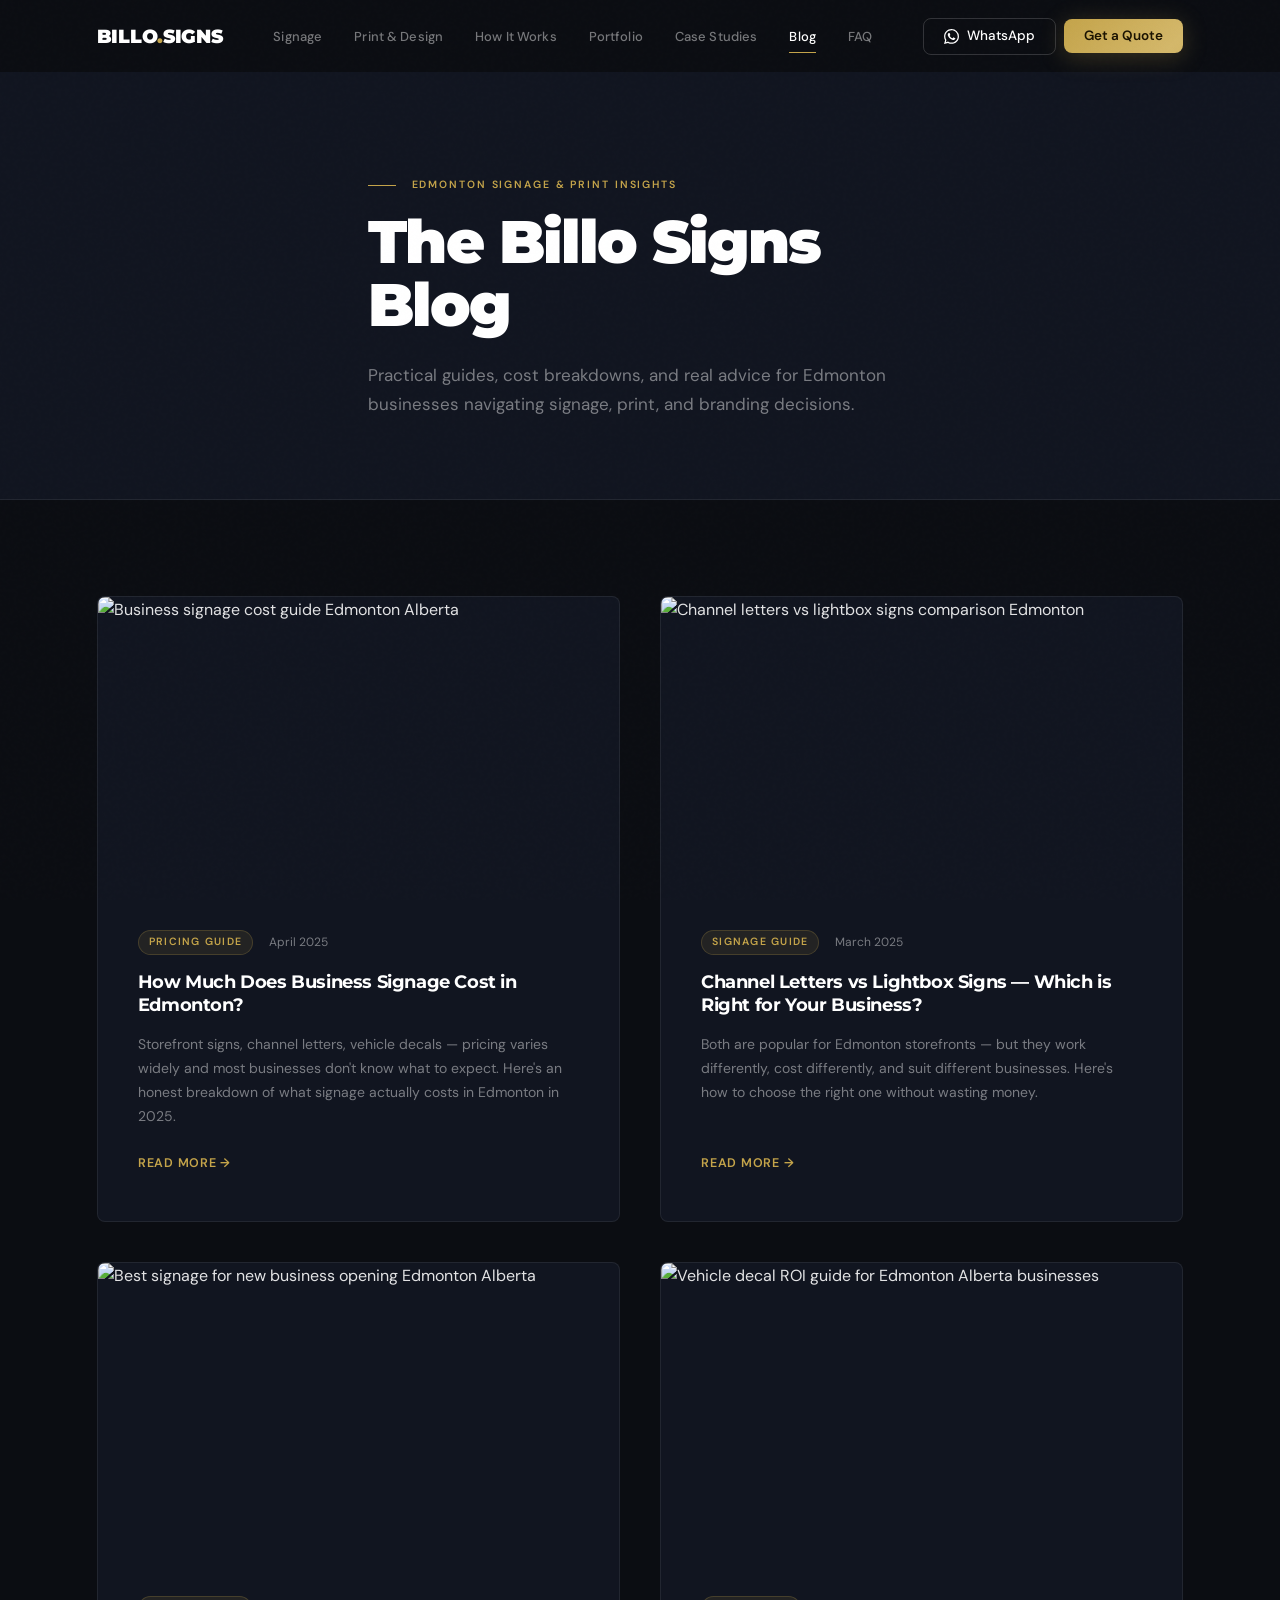
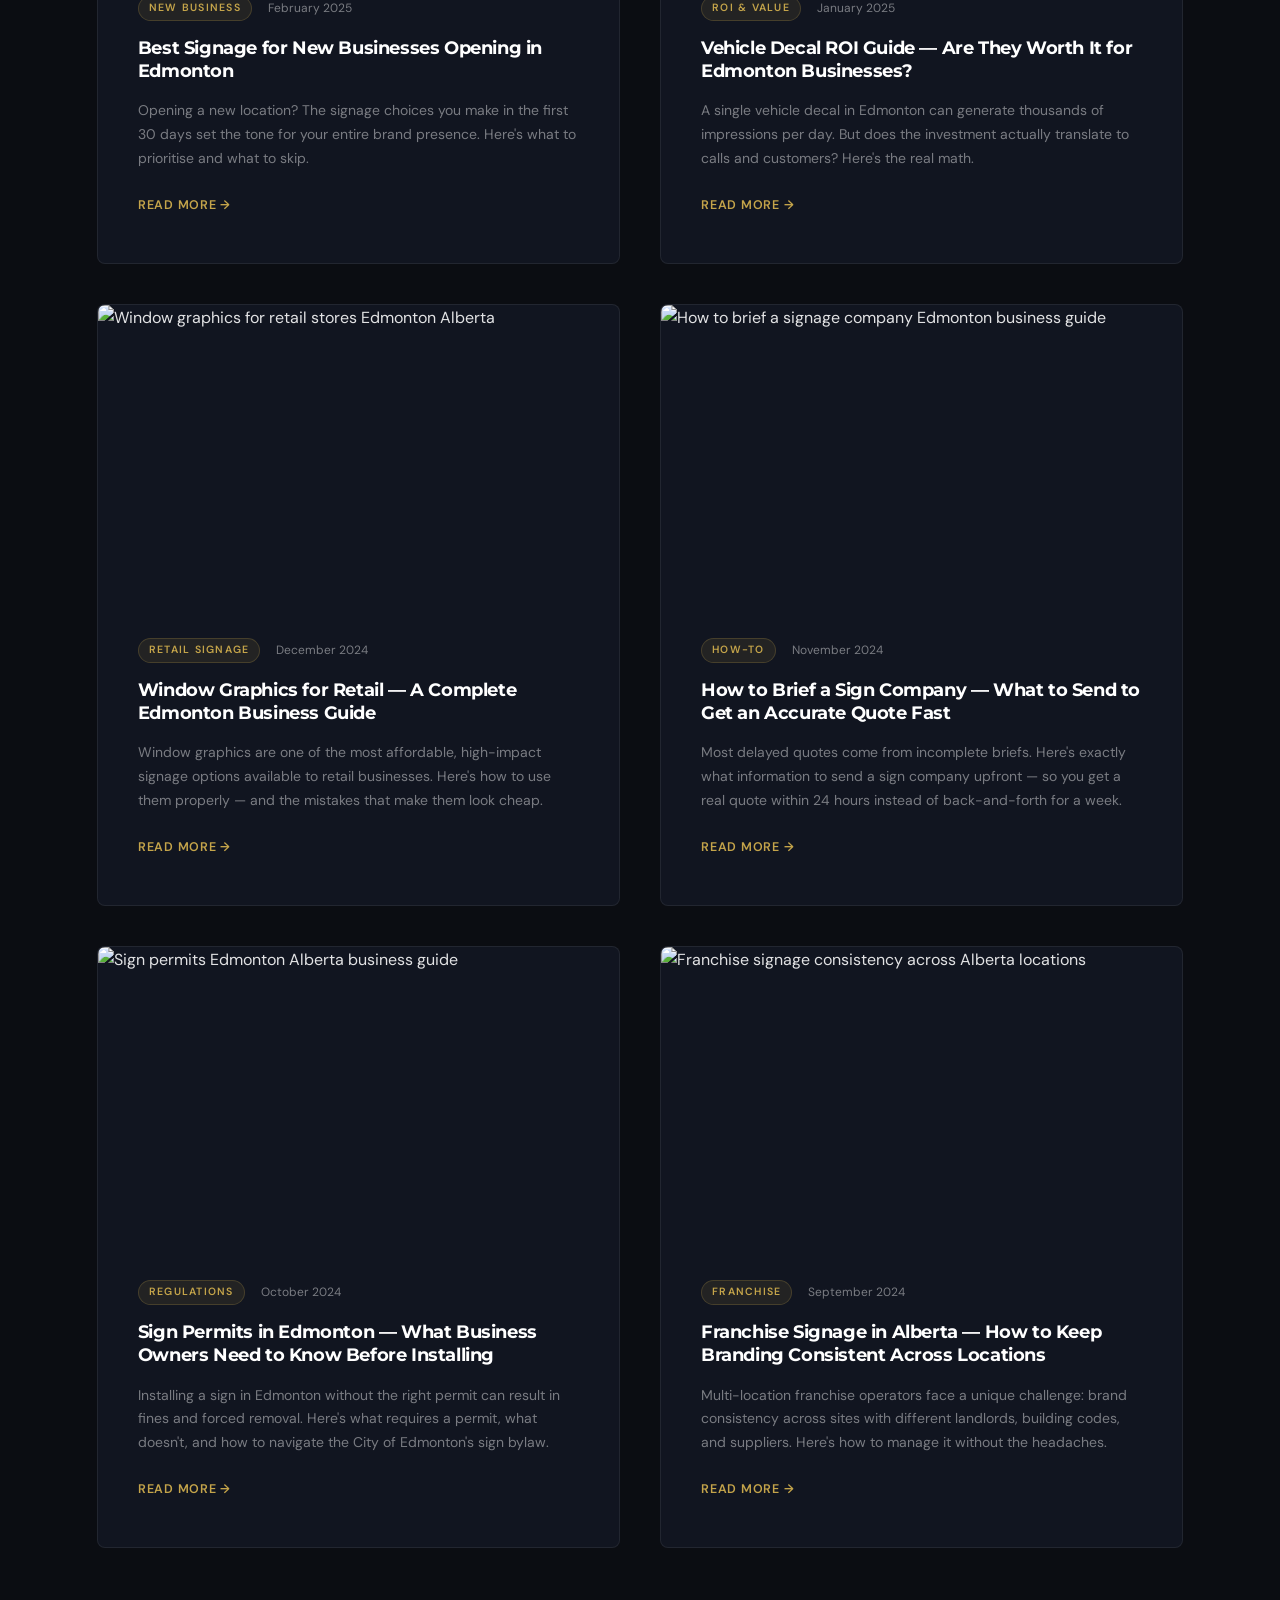
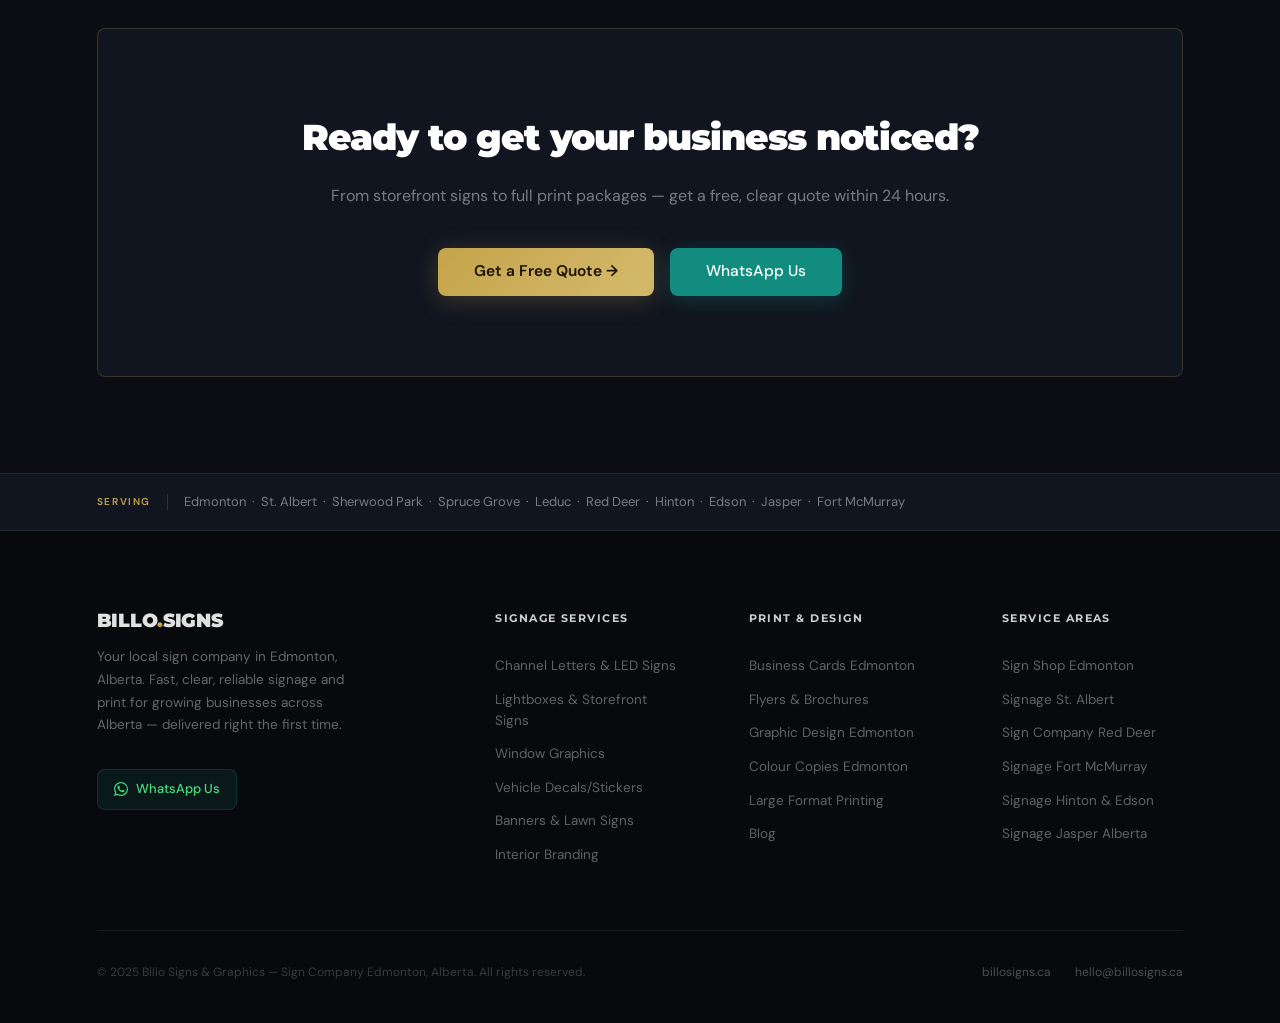
==== commit 214edd7c: "blog.html" ====
--- a/blog.html
+++ b/blog.html
@@ -15,7 +15,7 @@
   <link rel="preconnect" href="https://fonts.googleapis.com">
   <link rel="preconnect" href="https://fonts.gstatic.com" crossorigin>
   <link href="https://fonts.googleapis.com/css2?family=Montserrat:wght@400;600;700;900&family=DM+Sans:wght@300;400;500&display=swap" rel="stylesheet">
-  <link rel="stylesheet" href="css/styles.css?v=5.4">
+  <link rel="stylesheet" href="css/styles.css?v=5.11">
 
 </head>
 <body class="blog-page">
@@ -411,7 +411,7 @@
     </a>
   </div>
 
-  <script src="js/script.js?v=5.4" defer></script>
+  <script src="js/script.js?v=5.11" defer></script>
 
 </body>
 </html>
--- a/css/styles.css
+++ b/css/styles.css
@@ -445,17 +445,20 @@
   display: flex;
   align-items: center;
   justify-content: center;
-  gap: var(--sp-5);
+  gap: var(--sp-4);
 }
 
 .nav-link {
-  font-size: 13.5px;
+  font-size: 13px;
   font-weight: 500;
   color: var(--clr-muted);
   letter-spacing: .01em;
   padding-block: var(--sp-1);
   position: relative;
   transition: color var(--t-base);
+  text-align: center;
+  line-height: 1.2;
+  white-space: nowrap;
 }
 
 .nav-link::after {
@@ -1294,13 +1297,14 @@
 
 .print-grid {
   display: grid;
-  grid-template-columns: repeat(4, 1fr);
+  grid-template-columns: repeat(3, 1fr);
   gap: 2px;
   background: var(--clr-border-dark);
   border-radius: var(--r-md);
   overflow: hidden;
 }
 
+.print-grid--2 { grid-template-columns: repeat(2, 1fr); }
 .print-grid--3 { grid-template-columns: repeat(3, 1fr); }
 
 .print-card {
@@ -2585,9 +2589,30 @@
   animation: modalFadeIn var(--t-base) var(--ease) both;
 }
 
+/* Closing state — fade out before hidden is applied */
+.cs-modal-overlay.is-closing {
+  animation: modalFadeOut var(--t-base) var(--ease) both;
+}
+
+/* Nuclear safety — [hidden] wins over everything including extensions */
+.cs-modal-overlay[hidden] {
+  display: none !important;
+  pointer-events: none !important;
+}
+
+/* Ensure open overlay blocks all clicks beneath it */
+.cs-modal-overlay {
+  pointer-events: auto;
+}
+
 @keyframes modalFadeIn {
   from { opacity: 0; }
   to   { opacity: 1; }
+}
+
+@keyframes modalFadeOut {
+  from { opacity: 1; }
+  to   { opacity: 0; }
 }
 
 .cs-modal {
@@ -2610,20 +2635,20 @@
 }
 
 .cs-modal-close {
-  position: sticky;
-  top: var(--sp-3);
-  float: right;
-  margin: var(--sp-3) var(--sp-3) 0 0;
+  position: absolute;
+  top: var(--sp-2);
+  right: var(--sp-2);
   width: 40px;
   height: 40px;
-  background: var(--clr-bg4);
-  border: 1px solid var(--clr-border);
+  background: rgba(11,13,18,.85);
+  backdrop-filter: blur(8px);
+  border: 1px solid var(--clr-border2);
   border-radius: 50%;
   display: flex;
   align-items: center;
   justify-content: center;
   cursor: pointer;
-  color: var(--clr-muted);
+  color: var(--clr-white);
   z-index: 10;
   transition: background var(--t-base), color var(--t-base), border-color var(--t-base);
 }
@@ -3065,6 +3090,7 @@
   .section-heading { font-size: 26px; }
 
   .print-grid { grid-template-columns: 1fr; }
+  .print-grid--2 { grid-template-columns: 1fr; }
   .cities-grid { grid-template-columns: 1fr 1fr; }
 
   .hero-ctas .btn { padding: 14px 20px; font-size: 14px; }
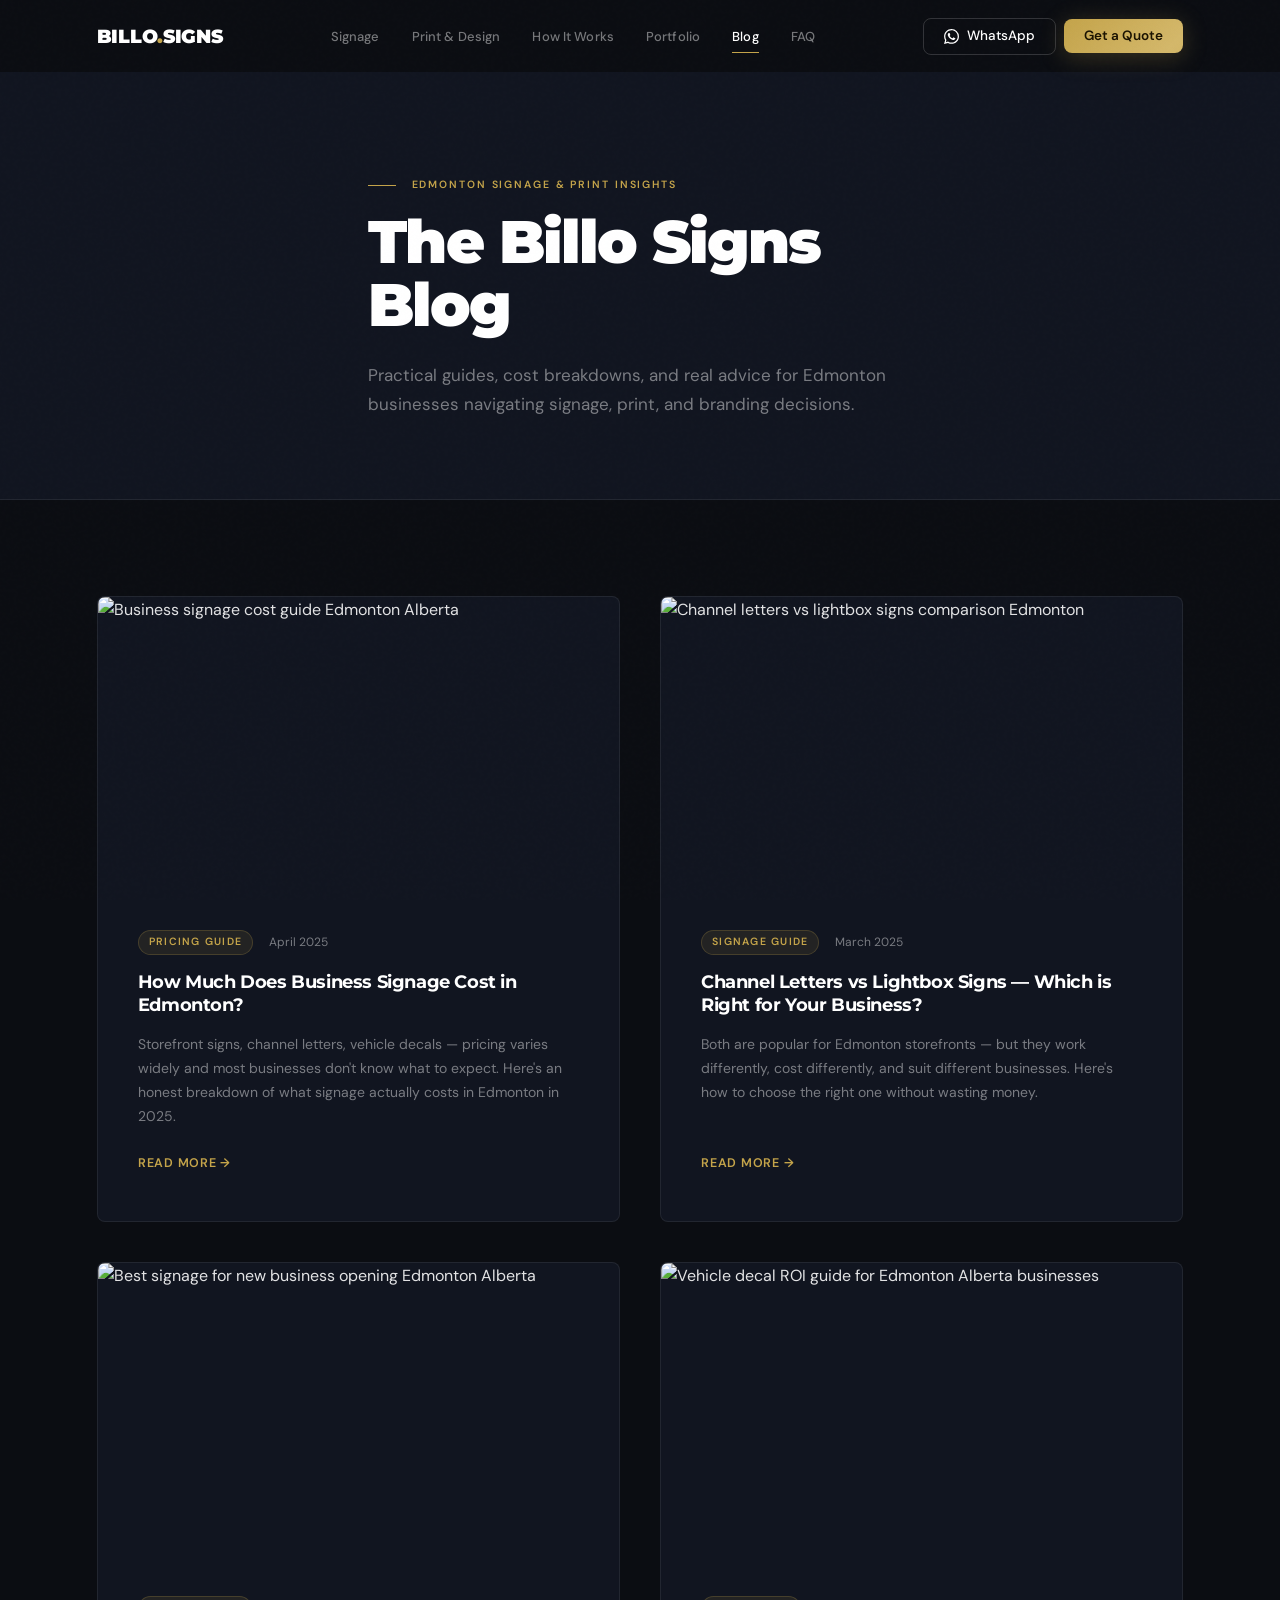
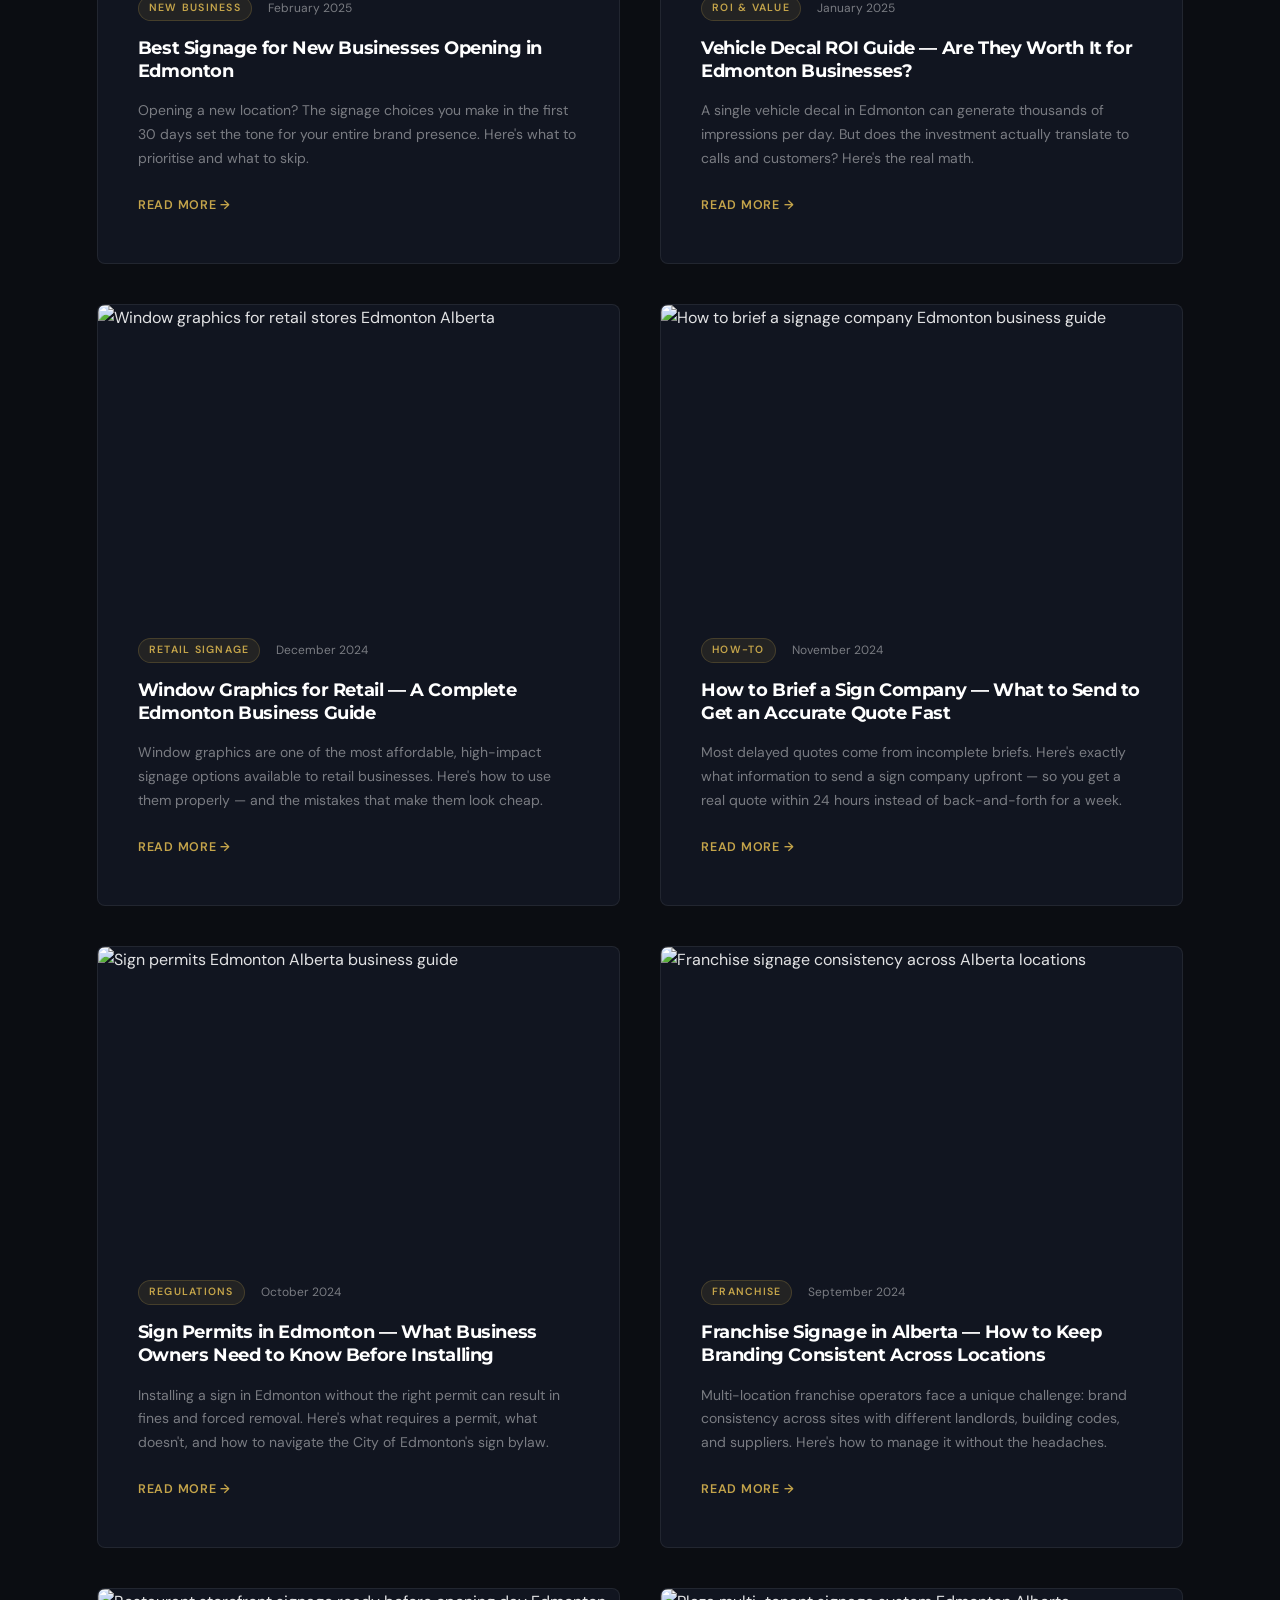
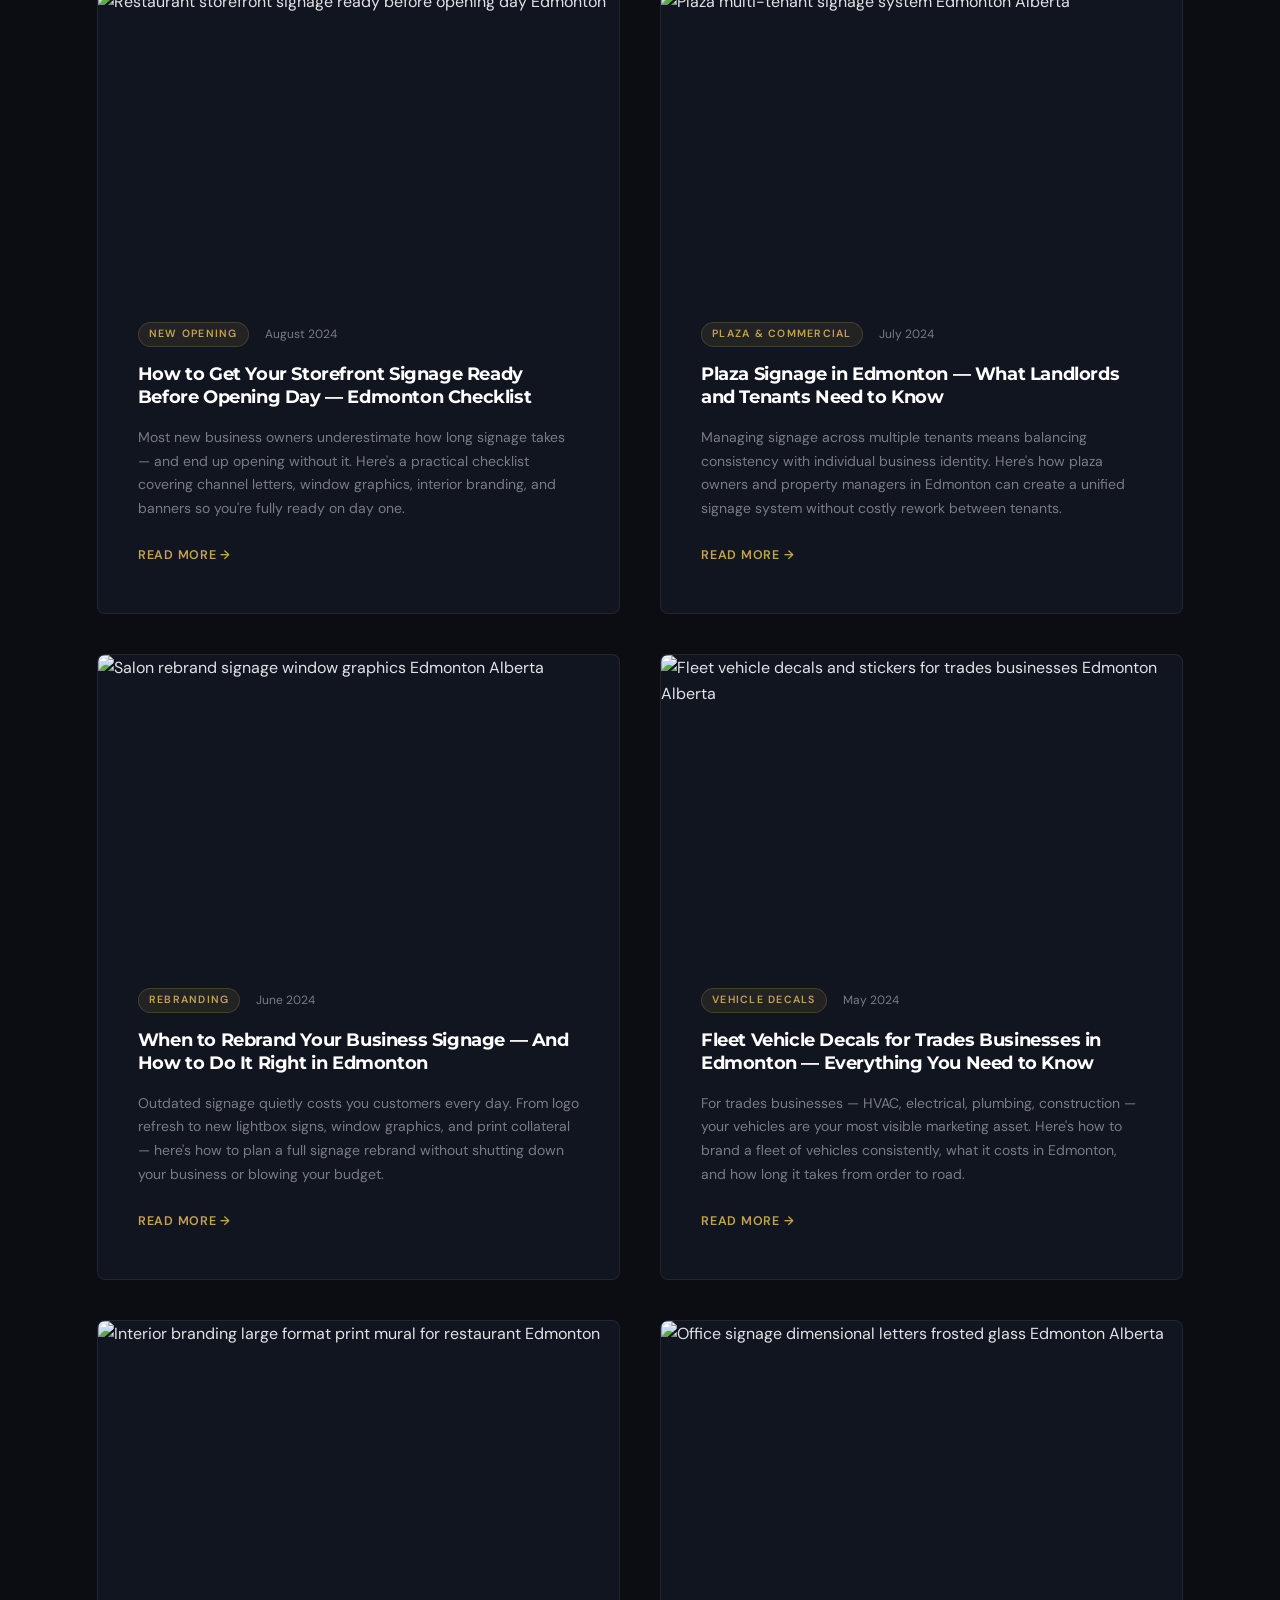
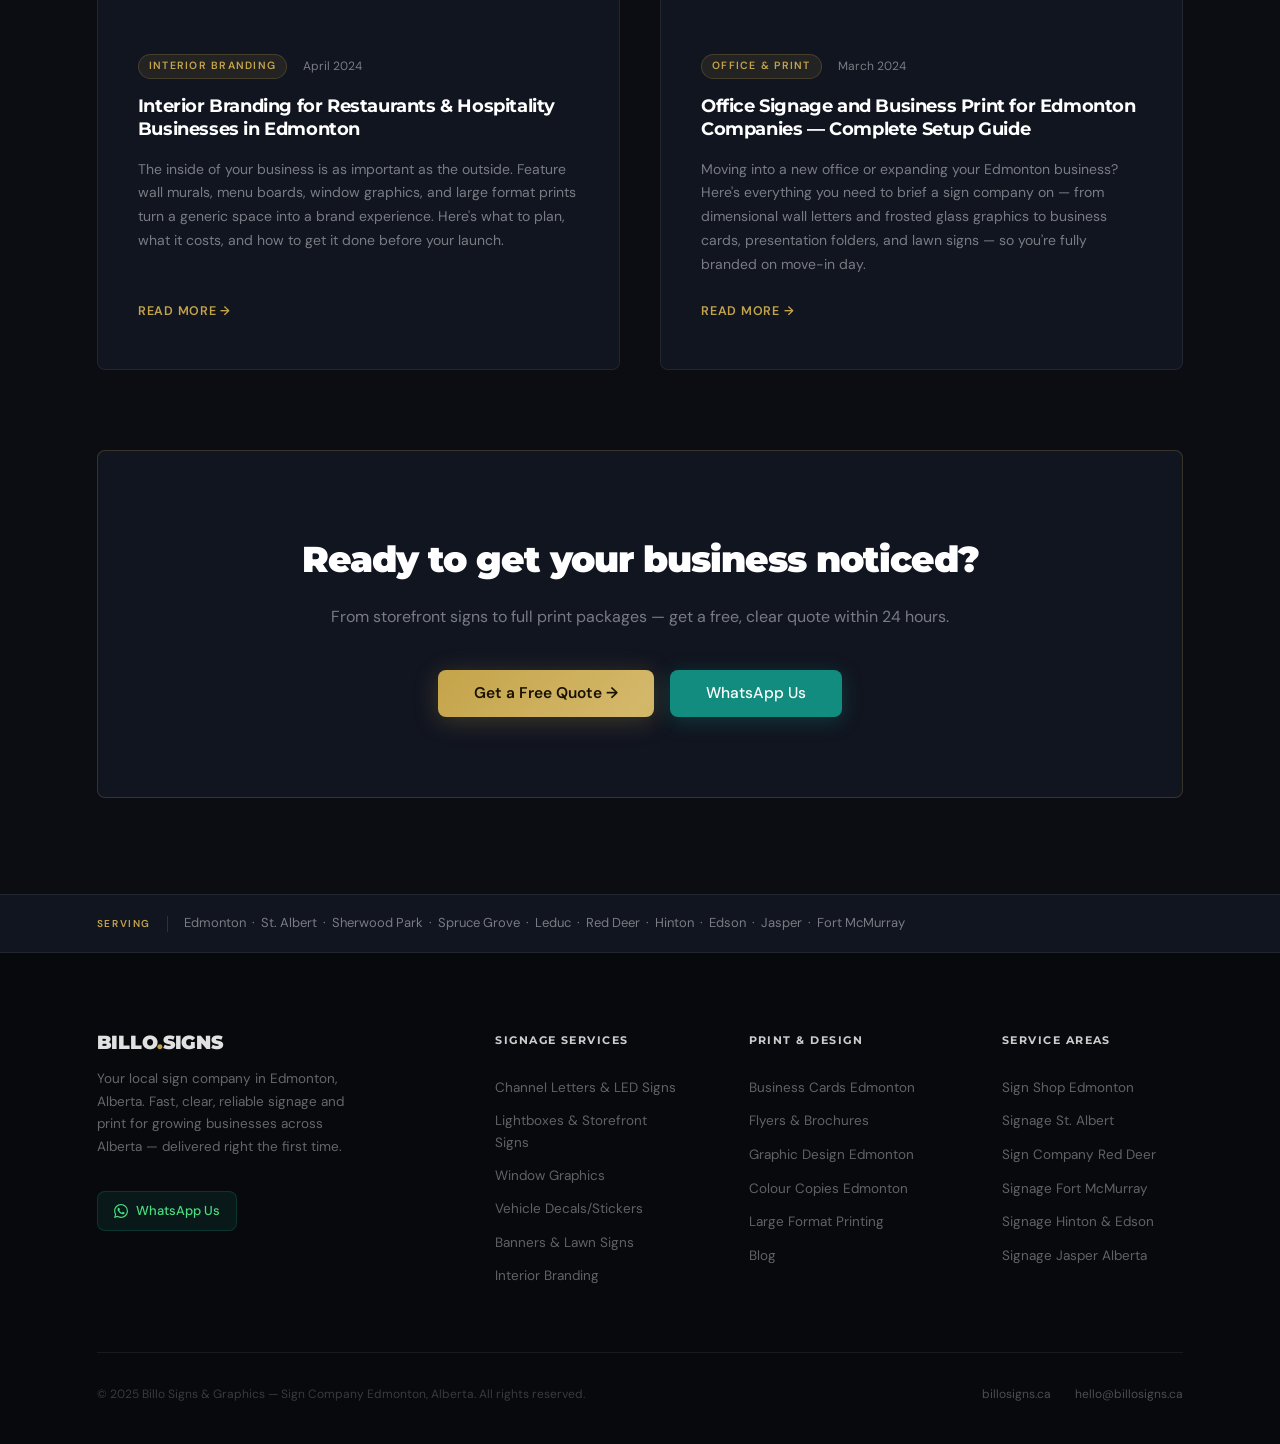
==== commit dee62257: "Update blog.html" ====
--- a/blog.html
+++ b/blog.html
@@ -12,10 +12,44 @@
   <meta property="og:title" content="Blog — Billo Signs & Graphics Edmonton">
   <meta property="og:description" content="Signage tips, cost guides, and branding advice for Edmonton businesses.">
 
+  <!-- ===== UPDATED: GA4 — moved before fonts/CSS for earlier initialisation ===== -->
+  <script async src="https://www.googletagmanager.com/gtag/js?id=G-V7JNFZB5PM"></script>
+  <script>
+    window.dataLayer = window.dataLayer || [];
+    function gtag(){ dataLayer.push(arguments); }
+    gtag('js', new Date());
+    gtag('config', 'G-V7JNFZB5PM', {
+      page_title: document.title,
+      page_location: window.location.href,
+    });
+  </script>
+
   <link rel="preconnect" href="https://fonts.googleapis.com">
   <link rel="preconnect" href="https://fonts.gstatic.com" crossorigin>
   <link href="https://fonts.googleapis.com/css2?family=Montserrat:wght@400;600;700;900&family=DM+Sans:wght@300;400;500&display=swap" rel="stylesheet">
-  <link rel="stylesheet" href="css/styles.css?v=5.11">
+  <link rel="stylesheet" href="css/styles.css?v=5.13">
+
+  <!-- ===== NEW: DNS PREFETCH ===== -->
+  <link rel="dns-prefetch" href="//www.google-analytics.com">
+  <link rel="dns-prefetch" href="//connect.facebook.net">
+  <link rel="dns-prefetch" href="//images.unsplash.com">
+  <link rel="dns-prefetch" href="//wa.me">
+  <!-- ===== END: DNS PREFETCH ===== -->
+
+  <!-- Facebook Pixel -->
+  <script>
+    !function(f,b,e,v,n,t,s){if(f.fbq)return;n=f.fbq=function(){n.callMethod?
+    n.callMethod.apply(n,arguments):n.queue.push(arguments)};if(!f._fbq)f._fbq=n;
+    n.push=n;n.loaded=!0;n.version='2.0';n.queue=[];t=b.createElement(e);t.async=!0;
+    t.src=v;s=b.getElementsByTagName(e)[0];s.parentNode.insertBefore(t,s)}
+    (window,document,'script','https://connect.facebook.net/en_US/fbevents.js');
+    fbq('init', 'XXXXXXXXXXXXXXXXXX');
+    fbq('track', 'PageView');
+  </script>
+  <noscript>
+    <img height="1" width="1" style="display:none"
+      src="https://www.facebook.com/tr?id=XXXXXXXXXXXXXXXXXX&ev=PageView&noscript=1" alt="">
+  </noscript>
 
 </head>
 <body class="blog-page">
@@ -34,7 +68,6 @@
           <li><a href="index.html#print" class="nav-link">Print & Design</a></li>
           <li><a href="index.html#process" class="nav-link">How It Works</a></li>
           <li><a href="index.html#portfolio" class="nav-link">Portfolio</a></li>
-          <li><a href="index.html#case-studies" class="nav-link">Case Studies</a></li>
           <li><a href="blog.html" class="nav-link active">Blog</a></li>
           <li><a href="index.html#faq" class="nav-link">FAQ</a></li>
         </ul>
@@ -65,7 +98,6 @@
         <li><a href="index.html#print" class="mob-nav-link">Print &amp; Design <span class="mob-arrow">→</span></a></li>
         <li><a href="index.html#process" class="mob-nav-link">How It Works <span class="mob-arrow">→</span></a></li>
         <li><a href="index.html#portfolio" class="mob-nav-link">Portfolio <span class="mob-arrow">→</span></a></li>
-        <li><a href="index.html#case-studies" class="mob-nav-link">Case Studies <span class="mob-arrow">→</span></a></li>
         <li><a href="blog.html" class="mob-nav-link active">Blog <span class="mob-arrow">→</span></a></li>
         <li><a href="index.html#faq" class="mob-nav-link">FAQ <span class="mob-arrow">→</span></a></li>
       </ul>
@@ -290,6 +322,156 @@
               </h2>
               <p class="blog-card-excerpt">
                 Multi-location franchise operators face a unique challenge: brand consistency across sites with different landlords, building codes, and suppliers. Here's how to manage it without the headaches.
+              </p>
+              <a href="#" class="blog-read-more">Read More →</a>
+            </div>
+          </article>
+
+          <!-- ===== NEW: BLOG — Post 9 (from Case Study: Spice Garden) ===== -->
+          <article class="blog-card reveal">
+            <a href="#" class="blog-card-img-link" aria-label="Read: How to Get Your Storefront Signage Ready Before Opening Day">
+              <div class="blog-card-img-wrap">
+                <img
+                  src="https://images.unsplash.com/photo-1555396273-367ea4eb4db5?w=800&q=75"
+                  alt="Restaurant storefront signage ready before opening day Edmonton"
+                  loading="lazy">
+              </div>
+            </a>
+            <div class="blog-card-body">
+              <div class="blog-card-meta">
+                <span class="blog-cat">New Opening</span>
+                <span class="blog-date">August 2024</span>
+              </div>
+              <h2 class="blog-card-title">
+                <a href="#">How to Get Your Storefront Signage Ready Before Opening Day — Edmonton Checklist</a>
+              </h2>
+              <p class="blog-card-excerpt">
+                Most new business owners underestimate how long signage takes — and end up opening without it. Here's a practical checklist covering channel letters, window graphics, interior branding, and banners so you're fully ready on day one.
+              </p>
+              <a href="#" class="blog-read-more">Read More →</a>
+            </div>
+          </article>
+
+          <!-- ===== NEW: BLOG — Post 10 (from Case Study: Metro Plaza) ===== -->
+          <article class="blog-card reveal reveal-d1">
+            <a href="#" class="blog-card-img-link" aria-label="Read: Plaza Signage in Edmonton — What Landlords and Tenants Need to Know">
+              <div class="blog-card-img-wrap">
+                <img
+                  src="https://images.unsplash.com/photo-1604328698692-f76ea9498e76?w=800&q=75"
+                  alt="Plaza multi-tenant signage system Edmonton Alberta"
+                  loading="lazy">
+              </div>
+            </a>
+            <div class="blog-card-body">
+              <div class="blog-card-meta">
+                <span class="blog-cat">Plaza &amp; Commercial</span>
+                <span class="blog-date">July 2024</span>
+              </div>
+              <h2 class="blog-card-title">
+                <a href="#">Plaza Signage in Edmonton — What Landlords and Tenants Need to Know</a>
+              </h2>
+              <p class="blog-card-excerpt">
+                Managing signage across multiple tenants means balancing consistency with individual business identity. Here's how plaza owners and property managers in Edmonton can create a unified signage system without costly rework between tenants.
+              </p>
+              <a href="#" class="blog-read-more">Read More →</a>
+            </div>
+          </article>
+
+          <!-- ===== NEW: BLOG — Post 11 (from Case Study: Luxe Salon) ===== -->
+          <article class="blog-card reveal">
+            <a href="#" class="blog-card-img-link" aria-label="Read: When to Rebrand Your Business Signage — And How to Do It Right">
+              <div class="blog-card-img-wrap">
+                <img
+                  src="https://images.unsplash.com/photo-1560066984-138dadb4c035?w=800&q=75"
+                  alt="Salon rebrand signage window graphics Edmonton Alberta"
+                  loading="lazy">
+              </div>
+            </a>
+            <div class="blog-card-body">
+              <div class="blog-card-meta">
+                <span class="blog-cat">Rebranding</span>
+                <span class="blog-date">June 2024</span>
+              </div>
+              <h2 class="blog-card-title">
+                <a href="#">When to Rebrand Your Business Signage — And How to Do It Right in Edmonton</a>
+              </h2>
+              <p class="blog-card-excerpt">
+                Outdated signage quietly costs you customers every day. From logo refresh to new lightbox signs, window graphics, and print collateral — here's how to plan a full signage rebrand without shutting down your business or blowing your budget.
+              </p>
+              <a href="#" class="blog-read-more">Read More →</a>
+            </div>
+          </article>
+
+          <!-- ===== NEW: BLOG — Post 12 (from Case Study: Northern Trades) ===== -->
+          <article class="blog-card reveal reveal-d1">
+            <a href="#" class="blog-card-img-link" aria-label="Read: Fleet Vehicle Decals for Trades Businesses in Edmonton">
+              <div class="blog-card-img-wrap">
+                <img
+                  src="https://images.unsplash.com/photo-1558618666-fcd25c85cd64?w=800&q=75"
+                  alt="Fleet vehicle decals and stickers for trades businesses Edmonton Alberta"
+                  loading="lazy">
+              </div>
+            </a>
+            <div class="blog-card-body">
+              <div class="blog-card-meta">
+                <span class="blog-cat">Vehicle Decals</span>
+                <span class="blog-date">May 2024</span>
+              </div>
+              <h2 class="blog-card-title">
+                <a href="#">Fleet Vehicle Decals for Trades Businesses in Edmonton — Everything You Need to Know</a>
+              </h2>
+              <p class="blog-card-excerpt">
+                For trades businesses — HVAC, electrical, plumbing, construction — your vehicles are your most visible marketing asset. Here's how to brand a fleet of vehicles consistently, what it costs in Edmonton, and how long it takes from order to road.
+              </p>
+              <a href="#" class="blog-read-more">Read More →</a>
+            </div>
+          </article>
+
+          <!-- ===== NEW: BLOG — Post 13 (from Case Study: Craft Brewing Co.) ===== -->
+          <article class="blog-card reveal">
+            <a href="#" class="blog-card-img-link" aria-label="Read: Interior Branding for Restaurants and Hospitality Businesses in Edmonton">
+              <div class="blog-card-img-wrap">
+                <img
+                  src="https://images.unsplash.com/photo-1414235077428-338989a2e8c0?w=800&q=75"
+                  alt="Interior branding large format print mural for restaurant Edmonton"
+                  loading="lazy">
+              </div>
+            </a>
+            <div class="blog-card-body">
+              <div class="blog-card-meta">
+                <span class="blog-cat">Interior Branding</span>
+                <span class="blog-date">April 2024</span>
+              </div>
+              <h2 class="blog-card-title">
+                <a href="#">Interior Branding for Restaurants &amp; Hospitality Businesses in Edmonton</a>
+              </h2>
+              <p class="blog-card-excerpt">
+                The inside of your business is as important as the outside. Feature wall murals, menu boards, window graphics, and large format prints turn a generic space into a brand experience. Here's what to plan, what it costs, and how to get it done before your launch.
+              </p>
+              <a href="#" class="blog-read-more">Read More →</a>
+            </div>
+          </article>
+
+          <!-- ===== NEW: BLOG — Post 14 (from Case Study: Peak Realty) ===== -->
+          <article class="blog-card reveal reveal-d1">
+            <a href="#" class="blog-card-img-link" aria-label="Read: Office Signage and Business Print for Edmonton Companies">
+              <div class="blog-card-img-wrap">
+                <img
+                  src="https://images.unsplash.com/photo-1497366216548-37526070297c?w=800&q=75"
+                  alt="Office signage dimensional letters frosted glass Edmonton Alberta"
+                  loading="lazy">
+              </div>
+            </a>
+            <div class="blog-card-body">
+              <div class="blog-card-meta">
+                <span class="blog-cat">Office &amp; Print</span>
+                <span class="blog-date">March 2024</span>
+              </div>
+              <h2 class="blog-card-title">
+                <a href="#">Office Signage and Business Print for Edmonton Companies — Complete Setup Guide</a>
+              </h2>
+              <p class="blog-card-excerpt">
+                Moving into a new office or expanding your Edmonton business? Here's everything you need to brief a sign company on — from dimensional wall letters and frosted glass graphics to business cards, presentation folders, and lawn signs — so you're fully branded on move-in day.
               </p>
               <a href="#" class="blog-read-more">Read More →</a>
             </div>
@@ -411,7 +593,7 @@
     </a>
   </div>
 
-  <script src="js/script.js?v=5.11" defer></script>
+  <script src="js/script.js?v=5.13" defer></script>
 
 </body>
 </html>
--- a/css/styles.css
+++ b/css/styles.css
@@ -2440,303 +2440,6 @@
 .sticky-btn--quote:hover { background: var(--clr-gold-lt); }
 
 /* ───────────────────────────────────────────────────────────────
-   ===== NEW: CASE STUDIES =====
-─────────────────────────────────────────────────────────────── */
-
-.cs-grid {
-  display: grid;
-  grid-template-columns: repeat(3, 1fr);
-  gap: var(--sp-3);
-}
-
-.cs-card {
-  background: var(--clr-bg3);
-  border: 1px solid var(--clr-border);
-  border-radius: var(--r-md);
-  overflow: hidden;
-  cursor: pointer;
-  transition: border-color var(--t-base), transform var(--t-base), box-shadow var(--t-base);
-  display: flex;
-  flex-direction: column;
-}
-
-.cs-card:hover {
-  border-color: var(--clr-gold-border);
-  transform: translateY(-4px);
-  box-shadow: 0 12px 40px rgba(0,0,0,.4);
-}
-
-.cs-card:focus-visible {
-  outline: 2px solid var(--clr-gold);
-  outline-offset: 3px;
-}
-
-.cs-img-wrap {
-  position: relative;
-  overflow: hidden;
-  aspect-ratio: 16 / 10;
-}
-
-.cs-img-wrap img {
-  width: 100%;
-  height: 100%;
-  object-fit: cover;
-  transition: transform var(--t-slow) var(--ease);
-  display: block;
-}
-
-.cs-card:hover .cs-img-wrap img { transform: scale(1.05); }
-
-.cs-overlay {
-  position: absolute;
-  inset: 0;
-  background: linear-gradient(to top, rgba(28,35,51,.85) 0%, rgba(196,164,74,.15) 100%);
-  display: flex;
-  align-items: center;
-  justify-content: center;
-  opacity: 0;
-  transition: opacity var(--t-base);
-}
-
-.cs-card:hover .cs-overlay { opacity: 1; }
-
-.cs-view-btn {
-  background: var(--clr-gold);
-  color: #1A1200;
-  font-family: var(--font-head);
-  font-weight: 700;
-  font-size: 13px;
-  padding: 10px 22px;
-  border-radius: var(--r-md);
-  letter-spacing: .03em;
-  transform: translateY(8px);
-  transition: transform var(--t-base) var(--ease);
-}
-
-.cs-card:hover .cs-view-btn { transform: translateY(0); }
-
-.cs-body {
-  padding: var(--sp-4) var(--sp-4) var(--sp-5);
-  display: flex;
-  flex-direction: column;
-  gap: var(--sp-1);
-  flex: 1;
-}
-
-.cs-tags {
-  display: flex;
-  gap: 6px;
-  flex-wrap: wrap;
-  margin-bottom: 4px;
-}
-
-.cs-tag {
-  font-size: 10.5px;
-  font-weight: 600;
-  letter-spacing: .1em;
-  text-transform: uppercase;
-  color: var(--clr-gold);
-  background: var(--clr-gold-dim);
-  border: 1px solid var(--clr-gold-border);
-  padding: 3px 10px;
-  border-radius: var(--r-pill);
-}
-
-.cs-card h3 {
-  font-family: var(--font-head);
-  font-weight: 700;
-  font-size: 16px;
-  letter-spacing: -.3px;
-  color: var(--clr-white);
-  line-height: 1.3;
-}
-
-.cs-card p {
-  font-size: 13.5px;
-  color: var(--clr-muted);
-  line-height: 1.65;
-  flex: 1;
-}
-
-.cs-cta {
-  font-size: 12px;
-  font-weight: 600;
-  letter-spacing: .06em;
-  text-transform: uppercase;
-  color: var(--clr-gold);
-  margin-top: var(--sp-1);
-  display: inline-flex;
-  align-items: center;
-  gap: 5px;
-  transition: gap var(--t-base);
-}
-
-.cs-card:hover .cs-cta { gap: 9px; }
-
-/* ── CASE STUDY MODAL ─────────────────────────────────────── */
-
-.cs-modal-overlay {
-  position: fixed;
-  inset: 0;
-  z-index: 800;
-  background: rgba(6,7,9,.88);
-  backdrop-filter: blur(8px);
-  -webkit-backdrop-filter: blur(8px);
-  display: flex;
-  align-items: center;
-  justify-content: center;
-  padding: var(--sp-4);
-  animation: modalFadeIn var(--t-base) var(--ease) both;
-}
-
-/* Closing state — fade out before hidden is applied */
-.cs-modal-overlay.is-closing {
-  animation: modalFadeOut var(--t-base) var(--ease) both;
-}
-
-/* Nuclear safety — [hidden] wins over everything including extensions */
-.cs-modal-overlay[hidden] {
-  display: none !important;
-  pointer-events: none !important;
-}
-
-/* Ensure open overlay blocks all clicks beneath it */
-.cs-modal-overlay {
-  pointer-events: auto;
-}
-
-@keyframes modalFadeIn {
-  from { opacity: 0; }
-  to   { opacity: 1; }
-}
-
-@keyframes modalFadeOut {
-  from { opacity: 1; }
-  to   { opacity: 0; }
-}
-
-.cs-modal {
-  background: var(--clr-bg2);
-  border: 1px solid var(--clr-border2);
-  border-radius: var(--r-xl);
-  width: 100%;
-  max-width: 860px;
-  max-height: 90vh;
-  overflow-y: auto;
-  position: relative;
-  animation: modalSlideUp var(--t-slow) var(--ease) both;
-  scrollbar-width: thin;
-  scrollbar-color: var(--clr-border) transparent;
-}
-
-@keyframes modalSlideUp {
-  from { opacity: 0; transform: translateY(32px) scale(.97); }
-  to   { opacity: 1; transform: none; }
-}
-
-.cs-modal-close {
-  position: absolute;
-  top: var(--sp-2);
-  right: var(--sp-2);
-  width: 40px;
-  height: 40px;
-  background: rgba(11,13,18,.85);
-  backdrop-filter: blur(8px);
-  border: 1px solid var(--clr-border2);
-  border-radius: 50%;
-  display: flex;
-  align-items: center;
-  justify-content: center;
-  cursor: pointer;
-  color: var(--clr-white);
-  z-index: 10;
-  transition: background var(--t-base), color var(--t-base), border-color var(--t-base);
-}
-
-.cs-modal-close:hover {
-  background: var(--clr-red-bg);
-  border-color: var(--clr-red-border);
-  color: var(--clr-red-text);
-}
-
-.cs-modal-img-wrap {
-  width: 100%;
-  aspect-ratio: 16 / 8;
-  overflow: hidden;
-}
-
-.cs-modal-img-wrap img {
-  width: 100%;
-  height: 100%;
-  object-fit: cover;
-  display: block;
-}
-
-.cs-modal-body {
-  padding: var(--sp-6) var(--sp-7) var(--sp-7);
-  display: flex;
-  flex-direction: column;
-  gap: var(--sp-4);
-}
-
-.cs-modal-title {
-  font-family: var(--font-head);
-  font-weight: 900;
-  font-size: clamp(22px, 3vw, 32px);
-  letter-spacing: -1px;
-  color: var(--clr-white);
-  line-height: 1.1;
-}
-
-.cs-modal-desc {
-  font-size: 15.5px;
-  color: rgba(255,255,255,.68);
-  line-height: 1.75;
-}
-
-.cs-modal-meta {
-  display: grid;
-  grid-template-columns: 1fr 1fr;
-  gap: var(--sp-5);
-  padding: var(--sp-5);
-  background: var(--clr-bg3);
-  border: 1px solid var(--clr-border);
-  border-radius: var(--r-md);
-}
-
-.cs-modal-label {
-  display: block;
-  font-size: 10px;
-  font-weight: 700;
-  letter-spacing: .18em;
-  text-transform: uppercase;
-  color: var(--clr-gold);
-  margin-bottom: var(--sp-2);
-}
-
-.cs-modal-tags {
-  display: flex;
-  flex-wrap: wrap;
-  gap: 6px;
-}
-
-.cs-modal-tag {
-  font-size: 12px;
-  font-weight: 500;
-  color: var(--clr-text);
-  background: var(--clr-bg4);
-  border: 1px solid var(--clr-border);
-  padding: 5px 12px;
-  border-radius: var(--r-pill);
-}
-
-.cs-modal-result {
-  font-size: 14.5px;
-  color: var(--clr-green-text);
-  line-height: 1.6;
-}
-
-/* ───────────────────────────────────────────────────────────────
    ===== NEW: BLOG =====
 ─────────────────────────────────────────────────────────────── */
 
@@ -2979,8 +2682,6 @@
   .services-grid { grid-template-columns: repeat(2, 1fr); }
   .services-grid--6 { grid-template-columns: repeat(2, 1fr); }
   .use-cases-grid { grid-template-columns: 1fr; gap: var(--sp-3); }
-  .cs-grid { grid-template-columns: repeat(2, 1fr); }
-  .cs-modal-meta { grid-template-columns: 1fr; gap: var(--sp-3); }
   .process-grid { grid-template-columns: 1fr; }
   .process-step {
     border-right: none;
@@ -3035,10 +2736,7 @@
   .services-grid { grid-template-columns: 1fr; }
   .services-grid--6 { grid-template-columns: 1fr; }
   .use-cases-grid { grid-template-columns: 1fr; }
-  .cs-grid { grid-template-columns: 1fr; }
   .blog-grid { grid-template-columns: 1fr; }
-  .cs-modal-body { padding: var(--sp-4) var(--sp-4) var(--sp-6); }
-  .cs-modal-meta { grid-template-columns: 1fr; }
   .blog-cta-inner { padding: var(--sp-7) var(--sp-4); }
 
   /* Print */
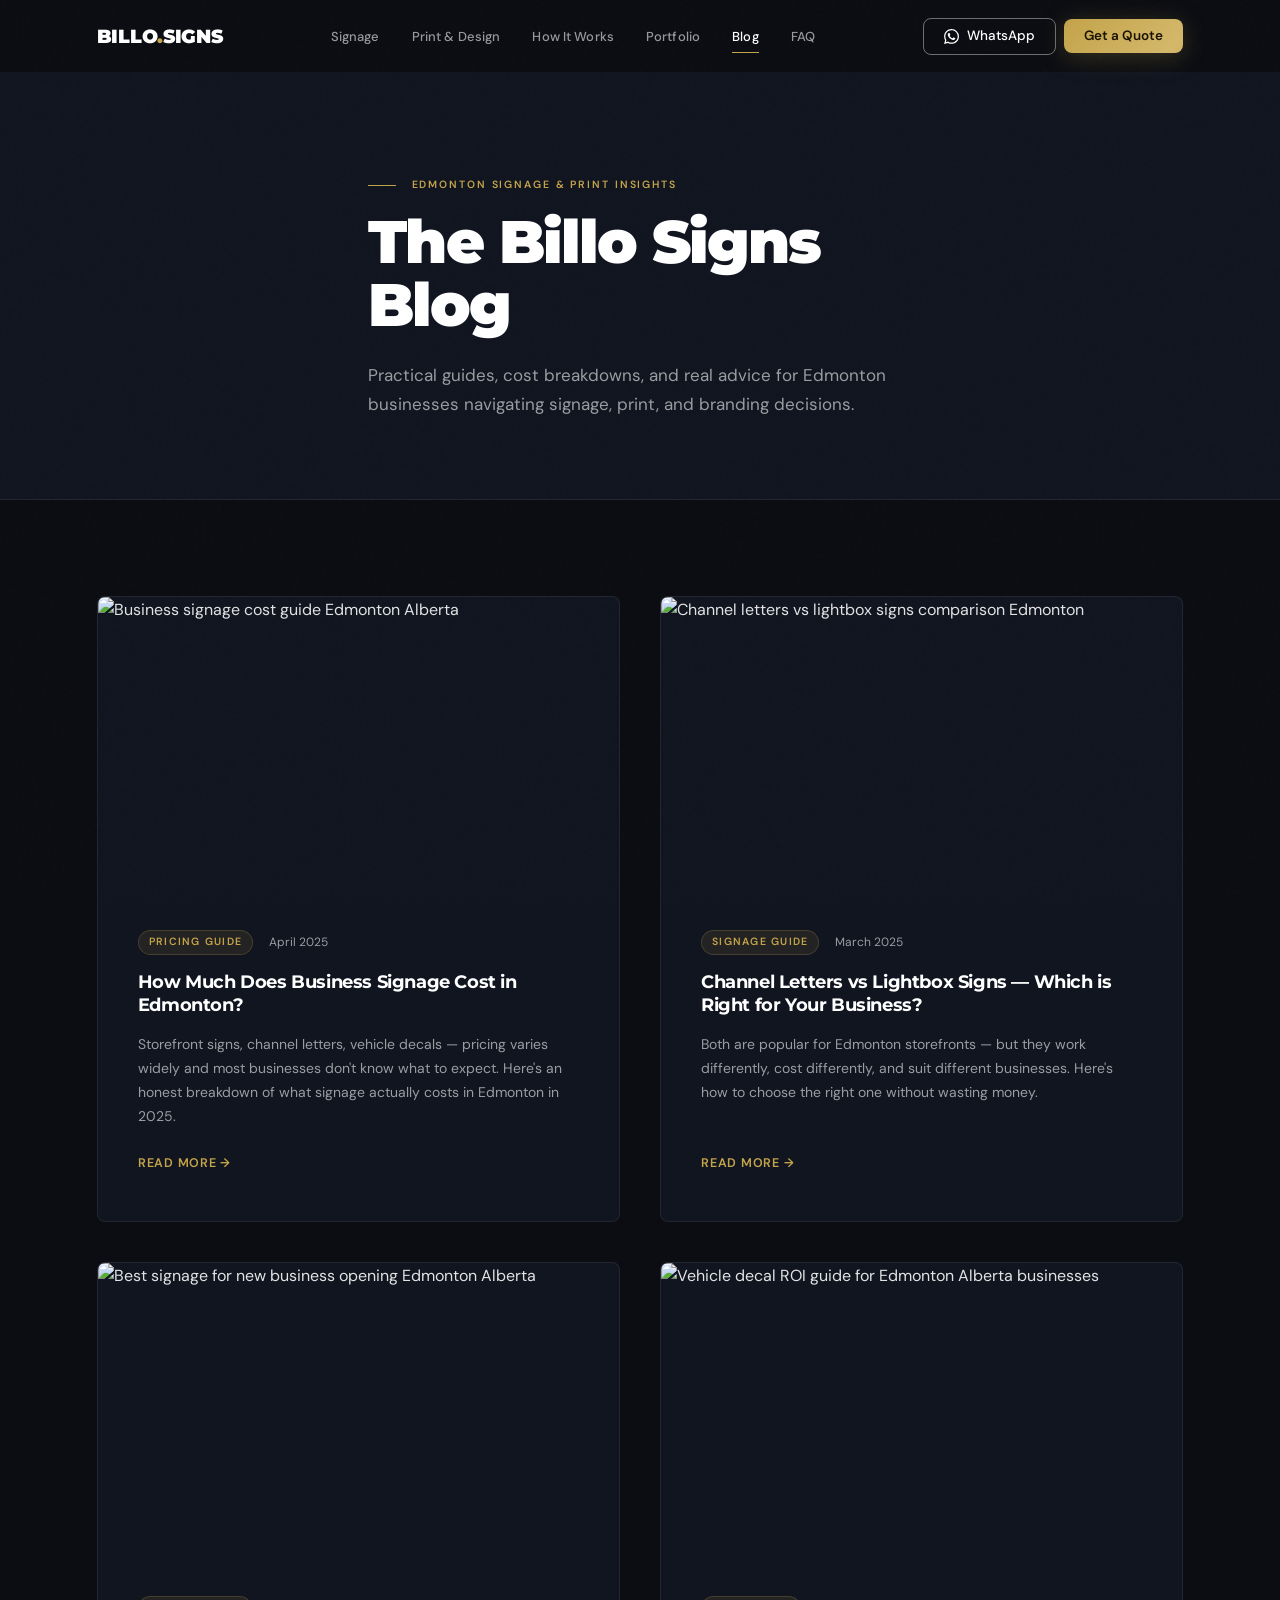
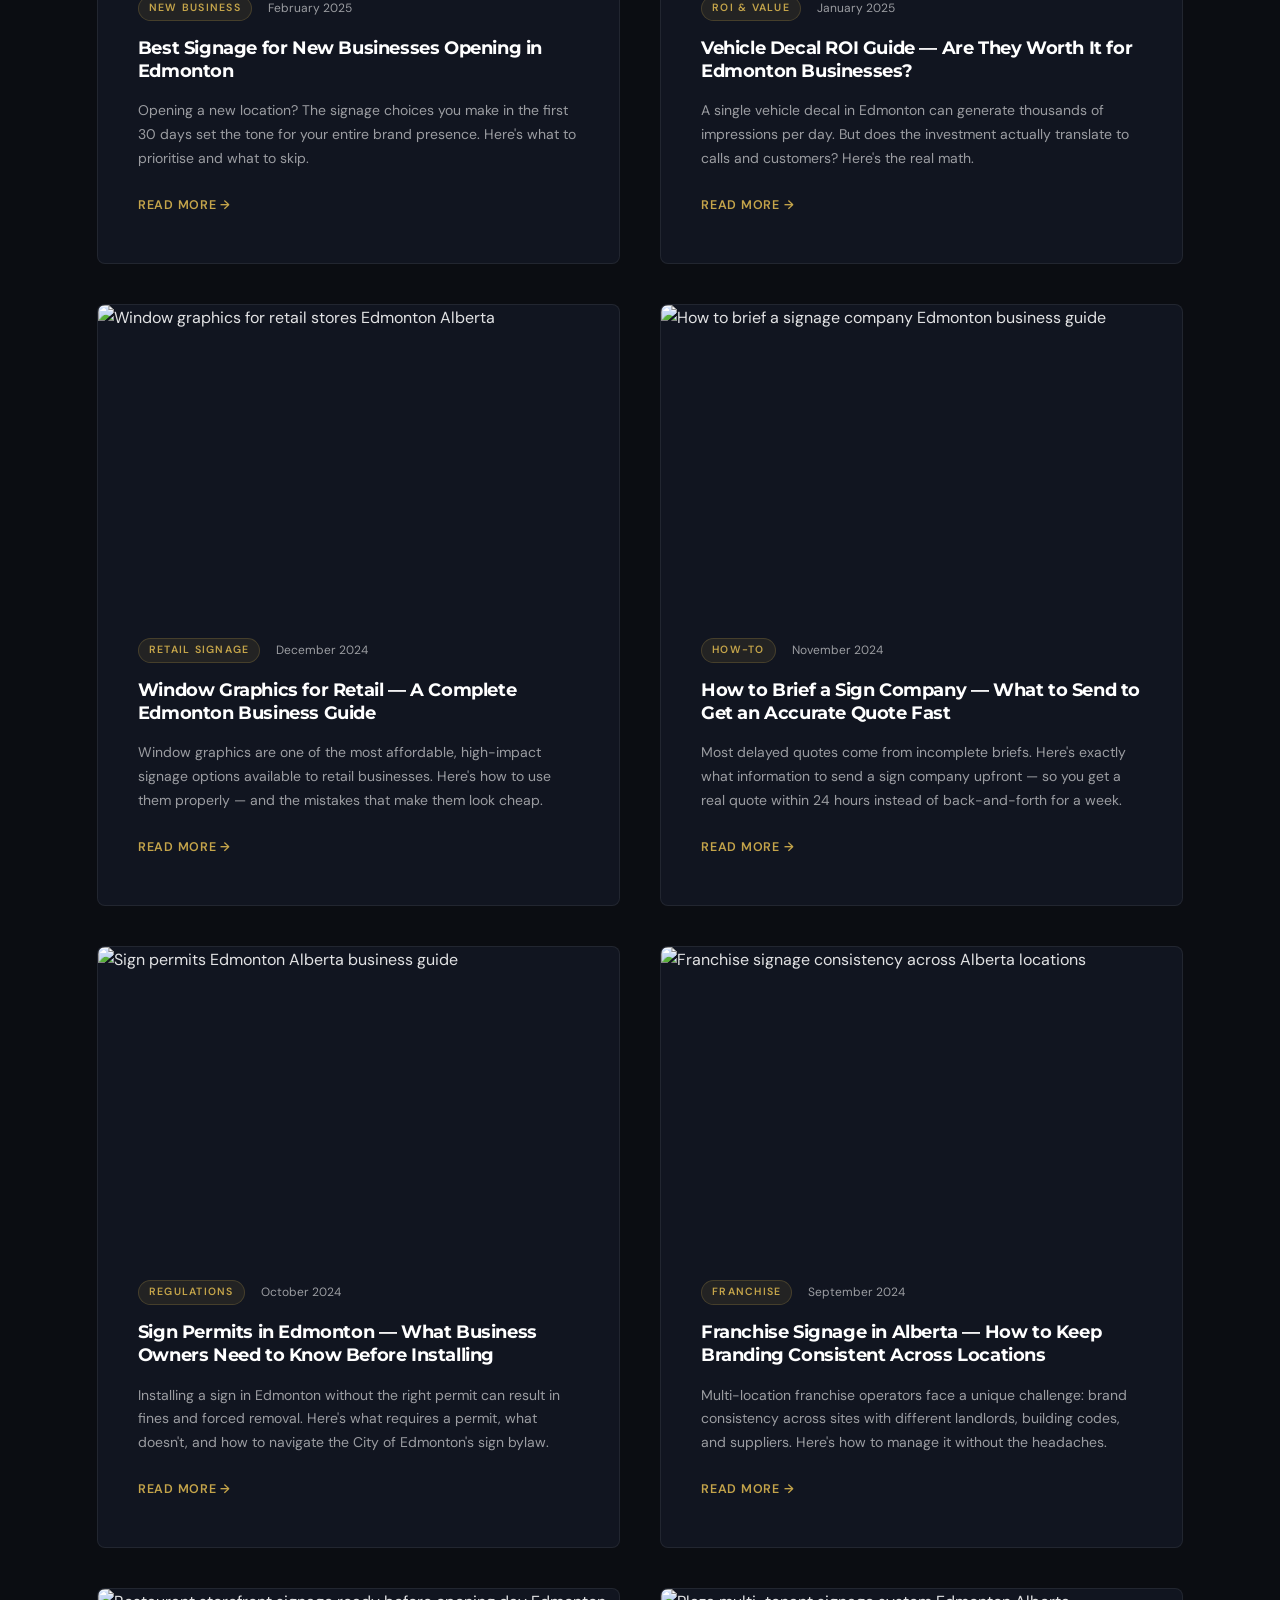
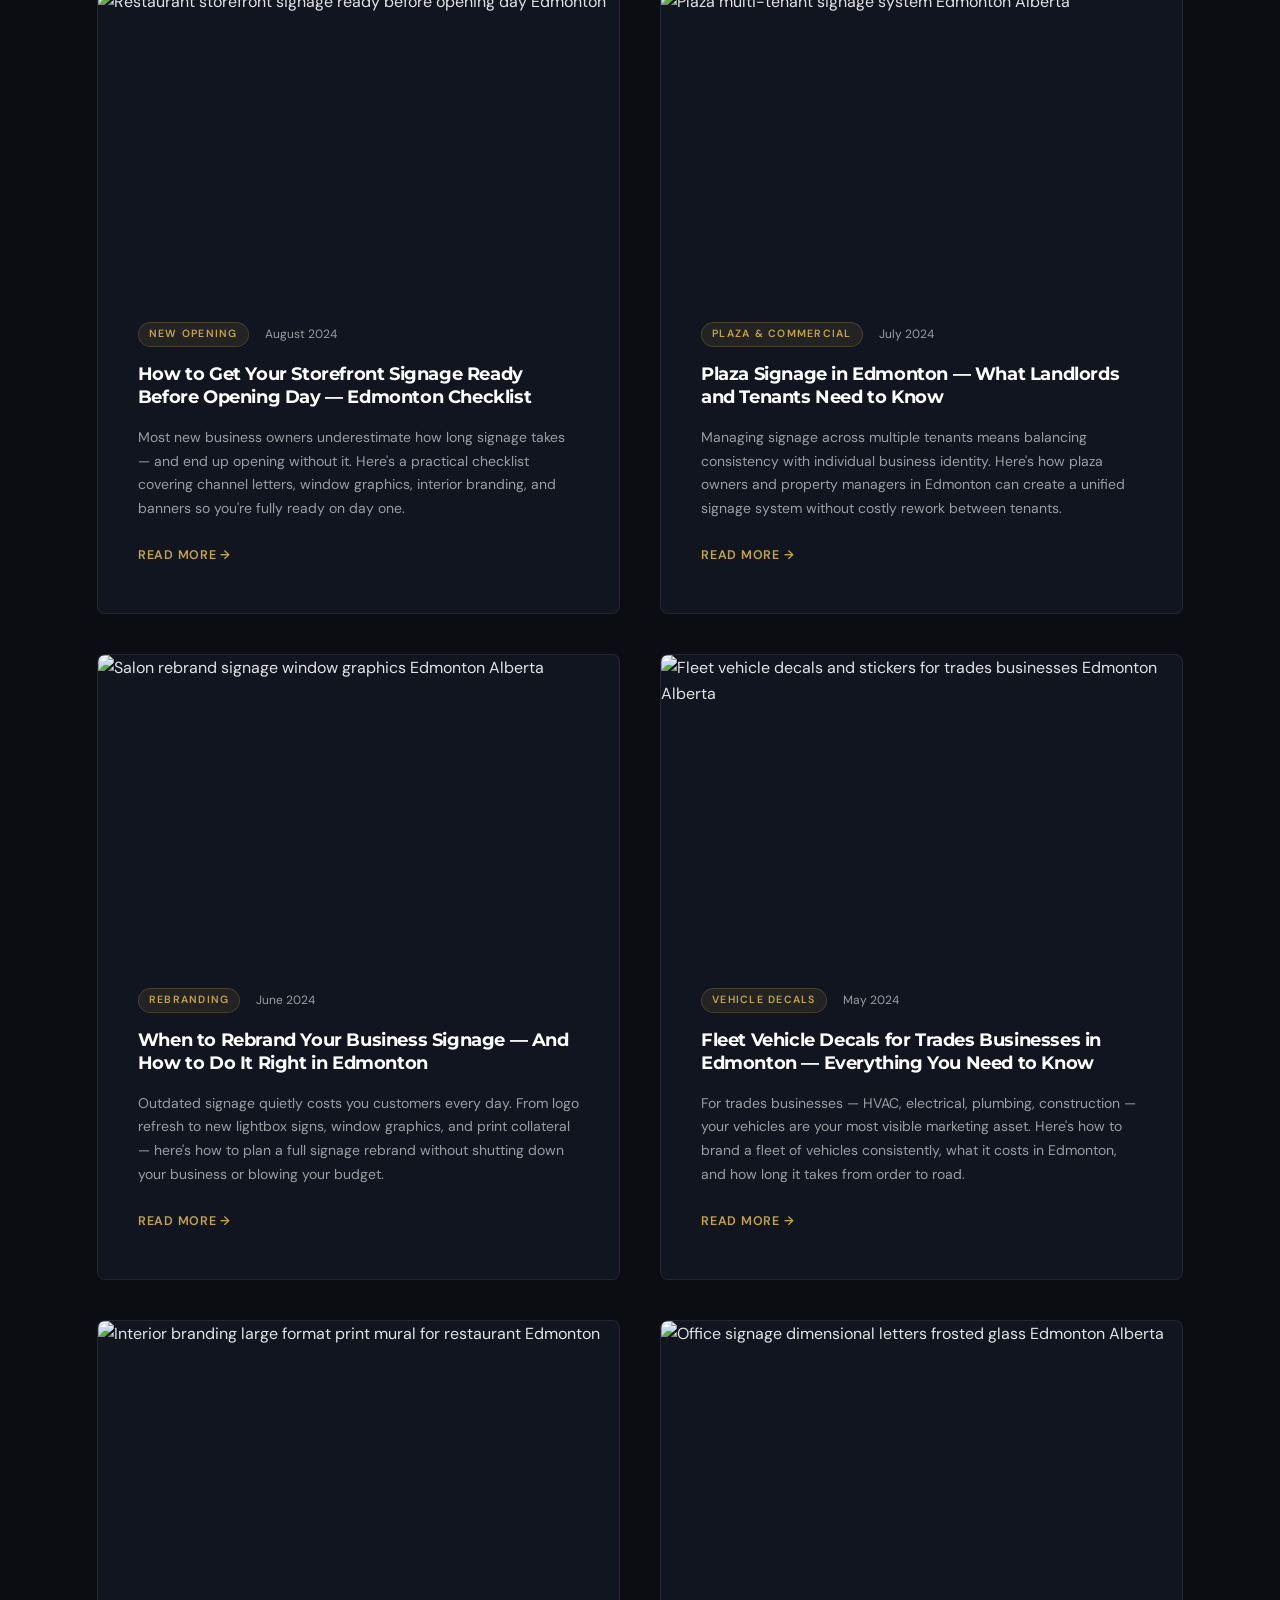
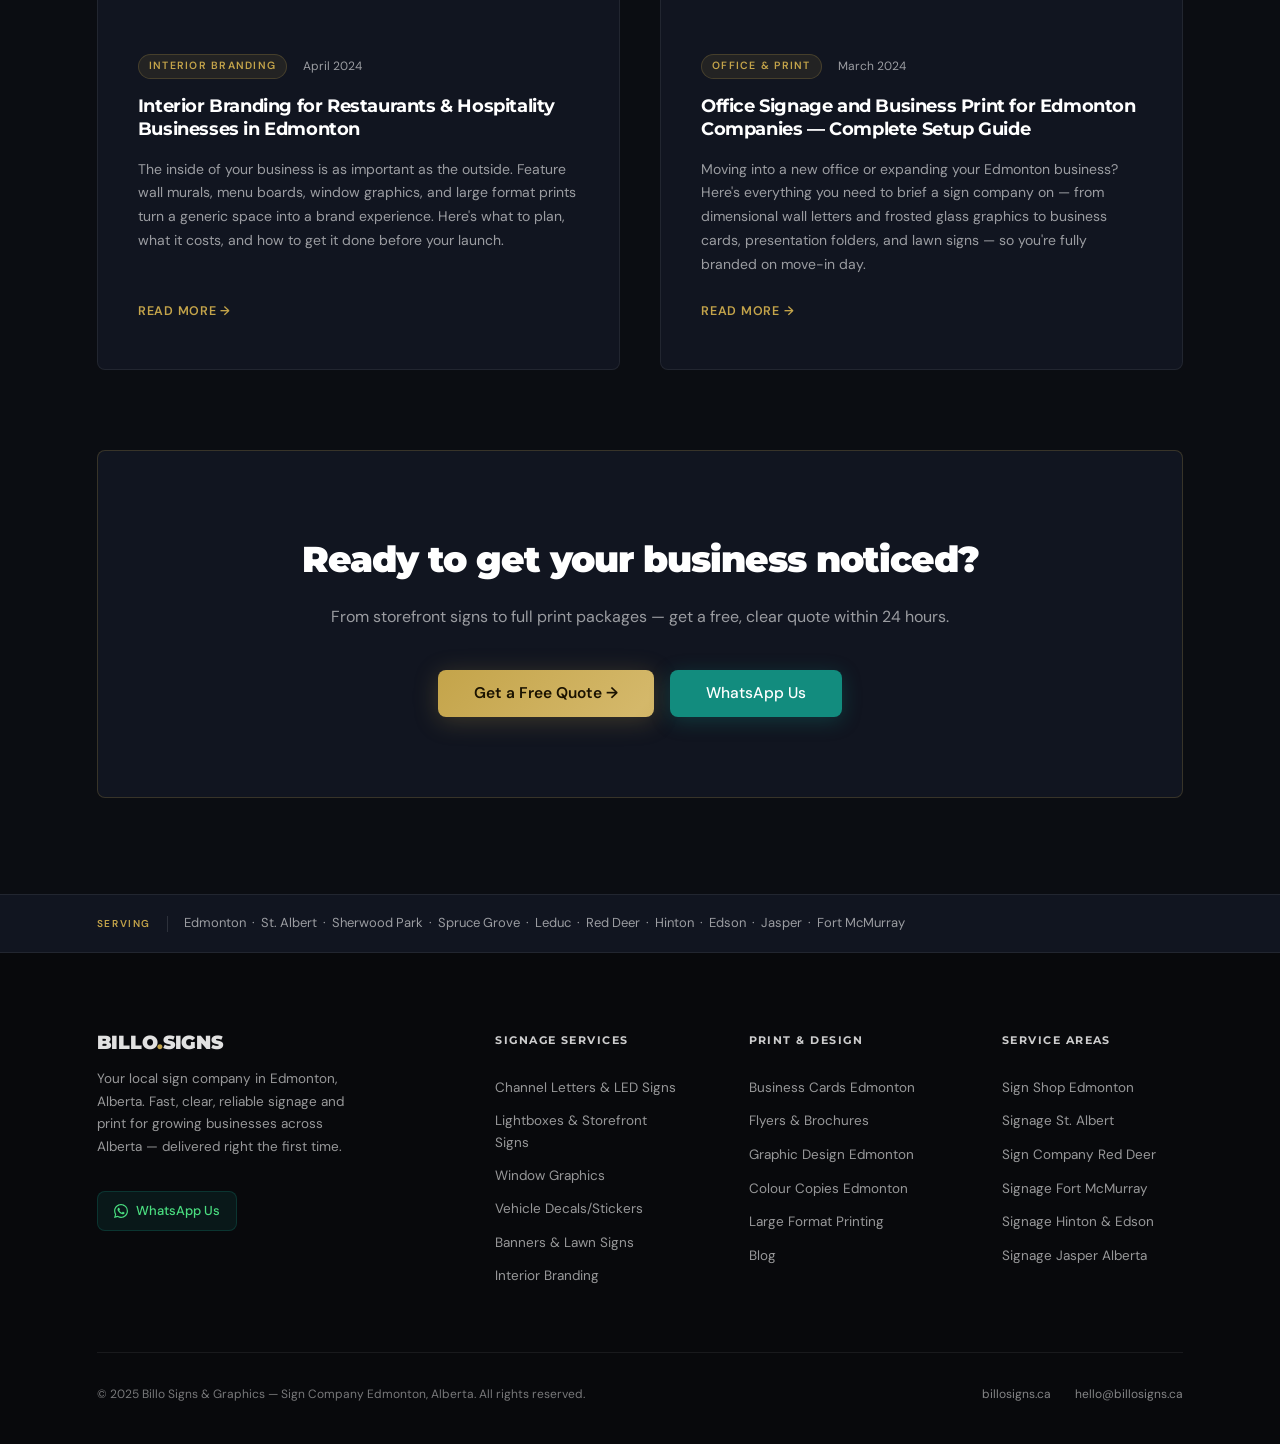
==== commit ea54e891: "Update blog.html" ====
--- a/blog.html
+++ b/blog.html
@@ -18,16 +18,13 @@
     window.dataLayer = window.dataLayer || [];
     function gtag(){ dataLayer.push(arguments); }
     gtag('js', new Date());
-    gtag('config', 'G-V7JNFZB5PM', {
-      page_title: document.title,
-      page_location: window.location.href,
-    });
+    gtag('config', 'G-V7JNFZB5PM'); /* FIXED: removed redundant page_title/page_location params */
   </script>
 
   <link rel="preconnect" href="https://fonts.googleapis.com">
   <link rel="preconnect" href="https://fonts.gstatic.com" crossorigin>
   <link href="https://fonts.googleapis.com/css2?family=Montserrat:wght@400;600;700;900&family=DM+Sans:wght@300;400;500&display=swap" rel="stylesheet">
-  <link rel="stylesheet" href="css/styles.css?v=5.13">
+  <link rel="stylesheet" href="css/styles.css?v=5.15">
 
   <!-- ===== NEW: DNS PREFETCH ===== -->
   <link rel="dns-prefetch" href="//www.google-analytics.com">
@@ -593,7 +590,7 @@
     </a>
   </div>
 
-  <script src="js/script.js?v=5.13" defer></script>
+  <script src="js/script.js?v=5.15" defer></script>
 
 </body>
 </html>
--- a/css/styles.css
+++ b/css/styles.css
@@ -25,13 +25,13 @@
   --clr-gold-border: rgba(196, 164, 74, 0.22);
 
   --clr-text:        rgba(255, 255, 255, 0.88);
-  --clr-muted:       rgba(255, 255, 255, 0.44);
+  --clr-muted:       rgba(255, 255, 255, 0.58); /* FIXED: was 0.44 (4.34:1) → now 6.82:1 */
   --clr-dim:         rgba(255, 255, 255, 0.16);
   --clr-border:      rgba(255, 255, 255, 0.07);
   --clr-border2:     rgba(255, 255, 255, 0.12);
 
   --clr-text-dark:   #111111;
-  --clr-muted-dark:  #6B7280;
+  --clr-muted-dark:  #5C6470; /* FIXED: was #6B7280 (4.36:1) → now 5.39:1 on bg-light */
   --clr-border-dark: #D5D1C8;
 
   --clr-red:         #DC2626;
@@ -325,7 +325,7 @@
 .btn-ghost {
   background: transparent;
   color: var(--clr-white);
-  border: 1.5px solid var(--clr-dim);
+  border: 1.5px solid rgba(255,255,255,.40); /* FIXED: was clr-dim 0.16 → now 0.40 */
 }
 
 .btn-ghost:hover {
@@ -736,7 +736,7 @@
 
 .hero-sub--dim {
   font-size: 15px;
-  color: rgba(255,255,255,.32);
+  color: rgba(255,255,255,.55); /* FIXED: was .32 (2.82:1) → now 6.24:1 */
   margin-bottom: var(--sp-6);
   animation-delay: .34s;
 }
@@ -765,7 +765,7 @@
   align-items: center;
   gap: var(--sp-1);
   font-size: 12.5px;
-  color: rgba(255,255,255,.36);
+  color: rgba(255,255,255,.55); /* FIXED: was .36 → now passes 4.5:1 */
 }
 
 .trust-check {
@@ -1046,7 +1046,7 @@
   padding-top: var(--sp-3);
   border-top: 1px solid var(--clr-border);
   font-size: 13.5px;
-  color: rgba(255,255,255,.3);
+  color: rgba(255,255,255,.50); /* FIXED: was .30 → passes 4.5:1 */
   font-style: italic;
   line-height: 1.6;
 }
@@ -1112,7 +1112,7 @@
 .agit-footer {
   text-align: center;
   font-size: 15.5px;
-  color: rgba(255,255,255,.34);
+  color: rgba(255,255,255,.55); /* FIXED: was .34 (2.97:1) → now 6.30:1 */
   max-width: 520px;
   margin-inline: auto;
   line-height: 1.7;
@@ -2291,7 +2291,7 @@
 
 .footer-desc {
   font-size: 13.5px;
-  color: rgba(255,255,255,.38);
+  color: rgba(255,255,255,.58); /* FIXED: was .38 (3.46:1) → now 6.82:1 */
   line-height: 1.68;
   max-width: 260px;
   margin-bottom: var(--sp-4);
@@ -2334,7 +2334,7 @@
 
 .footer-col ul li a {
   font-size: 13.5px;
-  color: rgba(255,255,255,.36);
+  color: rgba(255,255,255,.58); /* FIXED: was .36 (3.21:1) → now 6.82:1 */
   text-decoration: none;
   transition: color var(--t-base);
   display: inline-flex;
@@ -2355,7 +2355,7 @@
 
 .footer-legal {
   font-size: 12px;
-  color: rgba(255,255,255,.2);
+  color: rgba(255,255,255,.45); /* FIXED: was .20 (1.75:1) → now 4.46:1 */
 }
 
 .footer-links {
@@ -2365,7 +2365,7 @@
 
 .footer-links a {
   font-size: 12px;
-  color: rgba(255,255,255,.28);
+  color: rgba(255,255,255,.50); /* FIXED: was .28 → now passes 4.5:1 */
   text-decoration: none;
   transition: color var(--t-base);
 }
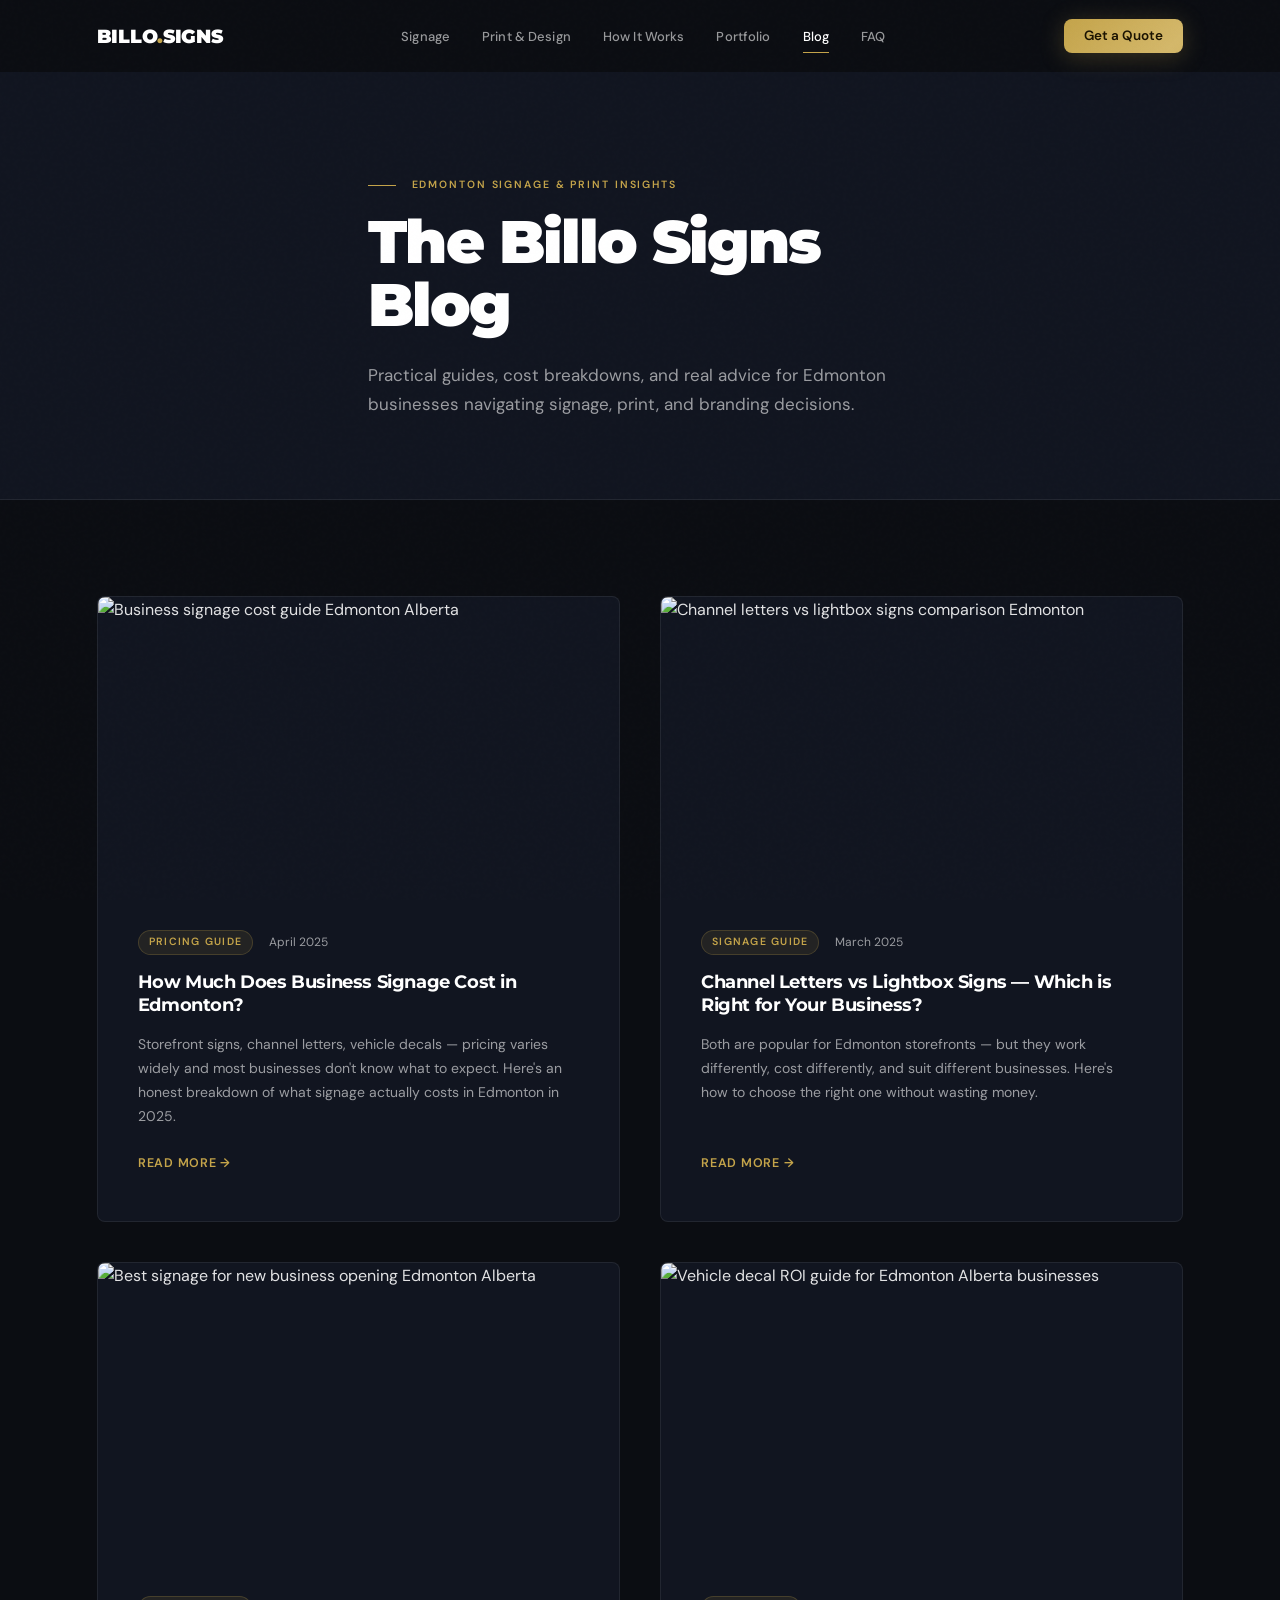
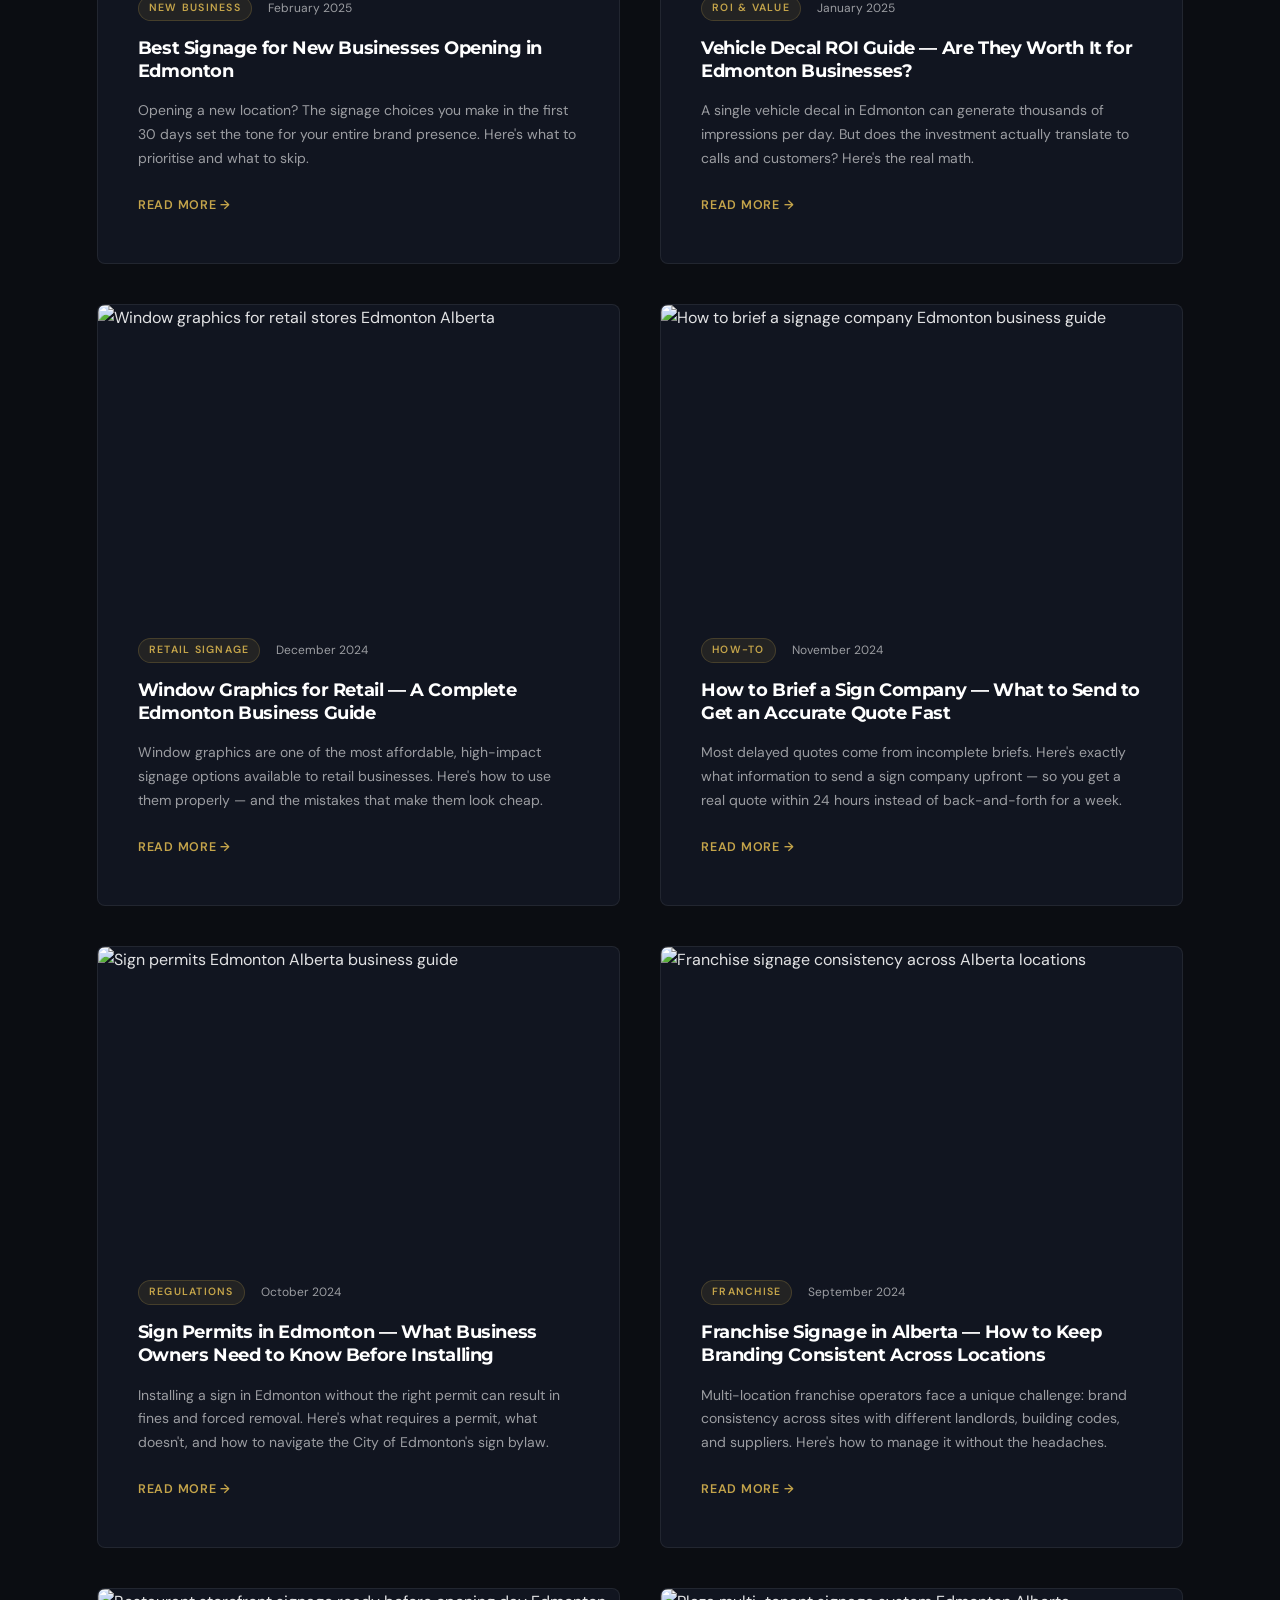
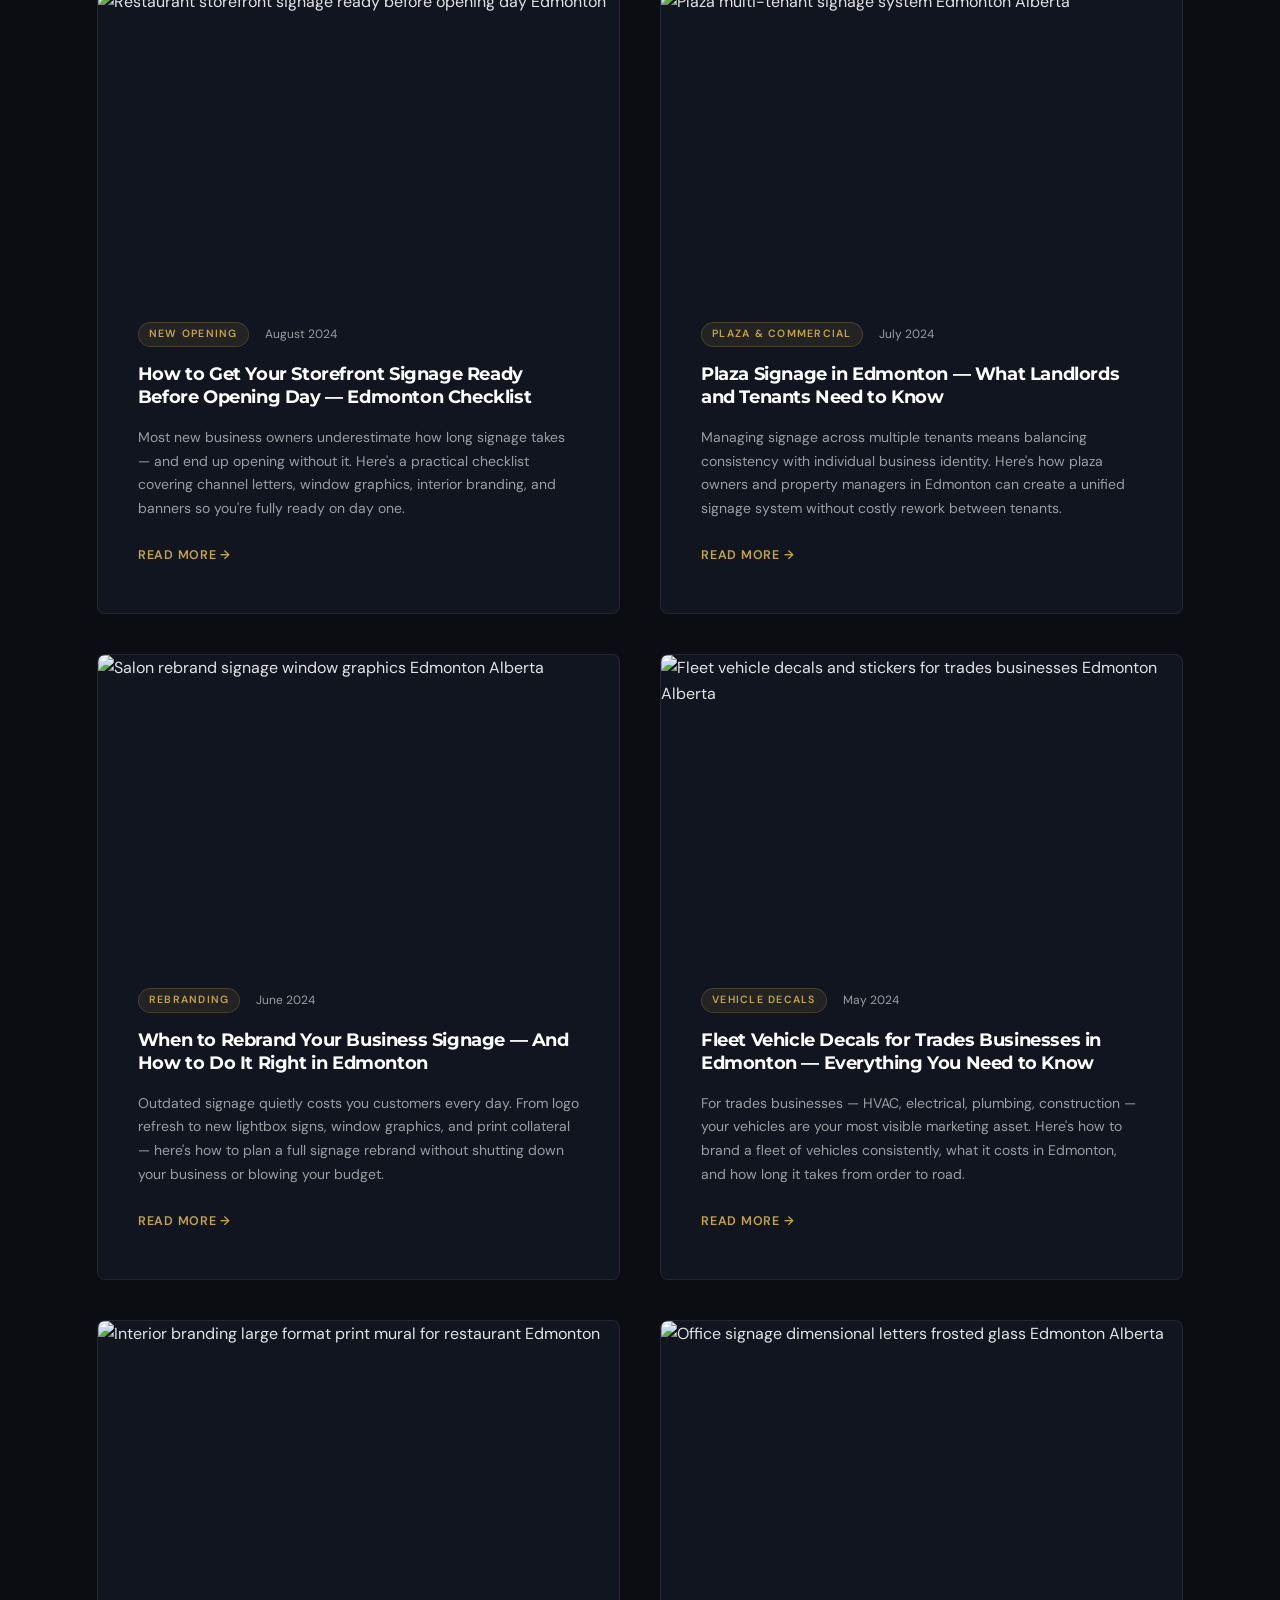
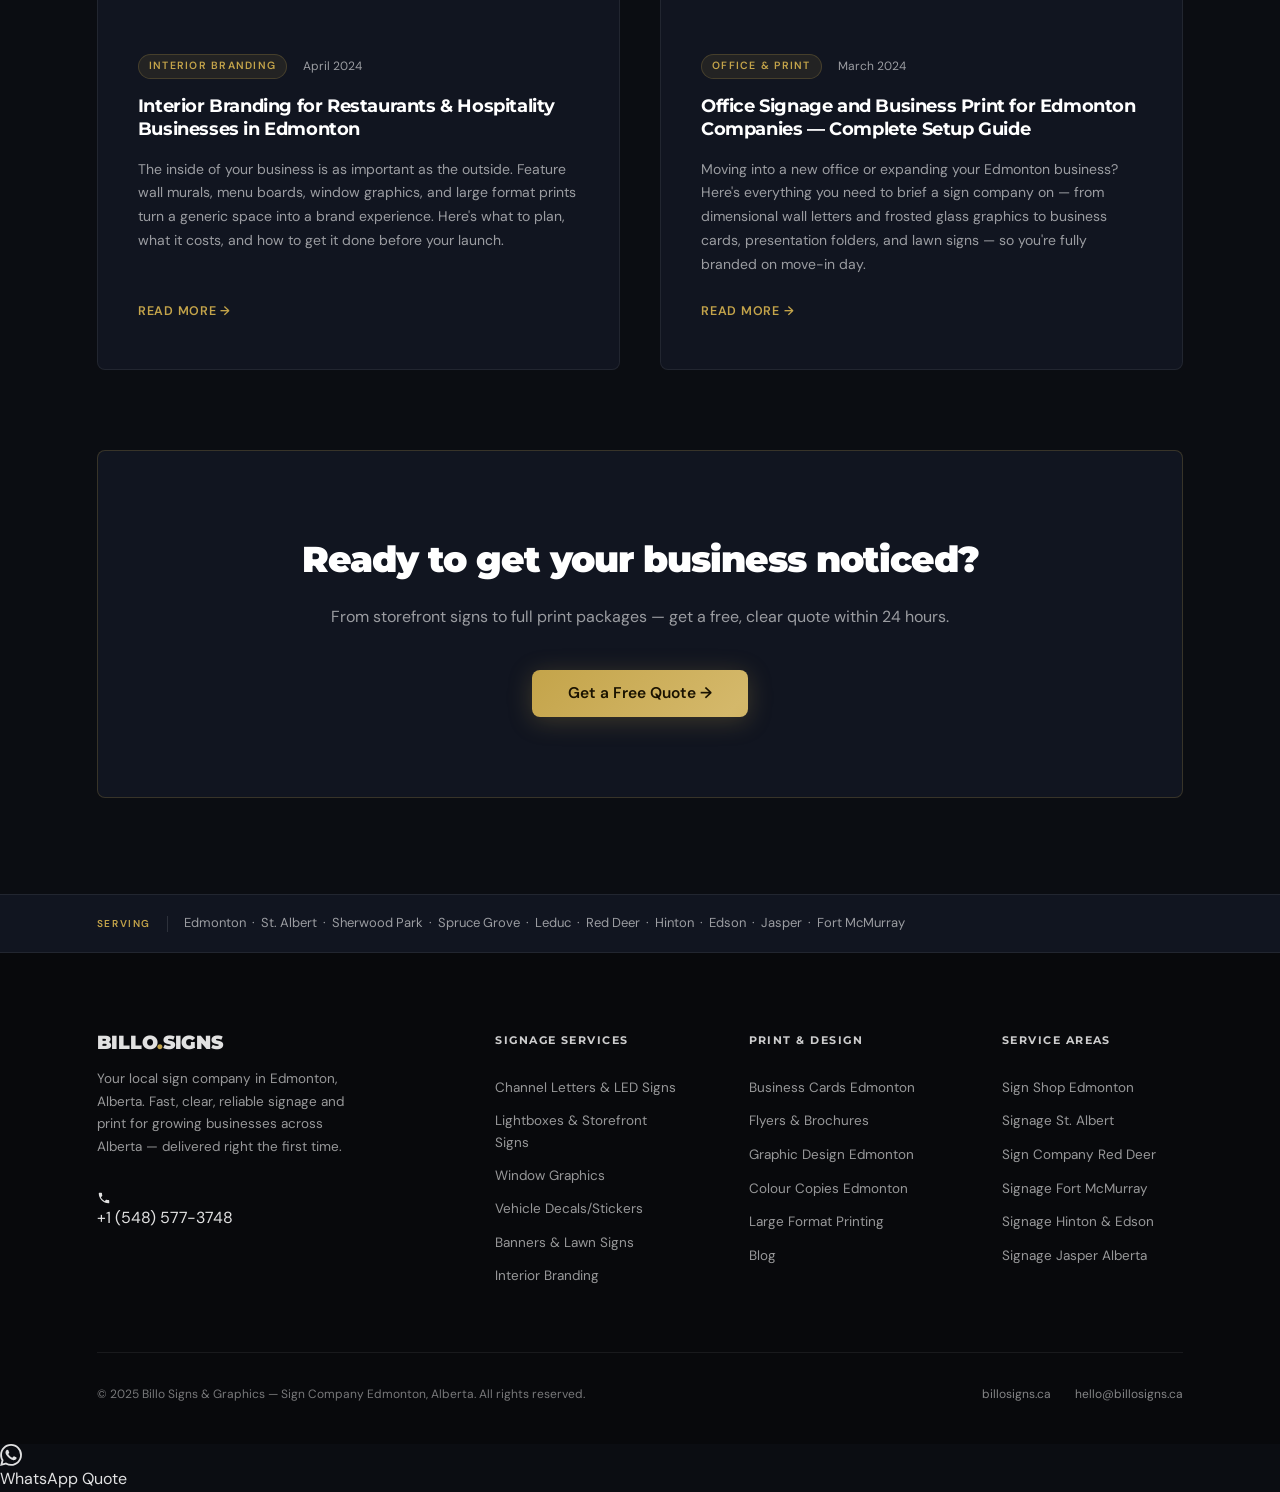
==== commit f008c807: "blog.html" ====
--- a/blog.html
+++ b/blog.html
@@ -1,4 +1,5 @@
 <!DOCTYPE html>
+<!-- Billo Signs WIP Build — blog-ver2.html -->
 <html lang="en">
 <head>
 
@@ -8,6 +9,9 @@
   <meta name="description" content="Expert tips, guides, and insights on business signage, print, and branding for Edmonton and Alberta businesses. Learn from Billo Signs.">
   <meta name="robots" content="index, follow">
   <link rel="canonical" href="https://billosigns.ca/blog.html">
+
+  <!-- ===== NEW: FAVICON ===== -->
+  <link rel="icon" type="image/svg+xml" href="images/favicon.svg">
 
   <meta property="og:title" content="Blog — Billo Signs & Graphics Edmonton">
   <meta property="og:description" content="Signage tips, cost guides, and branding advice for Edmonton businesses.">
@@ -24,7 +28,7 @@
   <link rel="preconnect" href="https://fonts.googleapis.com">
   <link rel="preconnect" href="https://fonts.gstatic.com" crossorigin>
   <link href="https://fonts.googleapis.com/css2?family=Montserrat:wght@400;600;700;900&family=DM+Sans:wght@300;400;500&display=swap" rel="stylesheet">
-  <link rel="stylesheet" href="css/styles.css?v=5.15">
+  <link rel="stylesheet" href="css/styles.css?v=5.18">
 
   <!-- ===== NEW: DNS PREFETCH ===== -->
   <link rel="dns-prefetch" href="//www.google-analytics.com">
@@ -71,10 +75,6 @@
       </nav>
 
       <div class="nav-actions">
-        <a href="https://wa.me/15485773748?text=Hi%20Billo%20Signs%2C%20I%20need%20a%20quick%20quote" class="btn btn-ghost btn-sm" target="_blank" rel="noopener" aria-label="WhatsApp Billo Signs">
-          <svg width="15" height="15" viewBox="0 0 24 24" fill="currentColor" aria-hidden="true"><path d="M17.472 14.382c-.297-.149-1.758-.867-2.03-.967-.273-.099-.471-.148-.67.15-.197.297-.767.966-.94 1.164-.173.199-.347.223-.644.075-.297-.15-1.255-.463-2.39-1.475-.883-.788-1.48-1.761-1.653-2.059-.173-.297-.018-.458.13-.606.134-.133.298-.347.446-.52.149-.174.198-.298.298-.497.099-.198.05-.371-.025-.52-.075-.149-.669-1.612-.916-2.207-.242-.579-.487-.5-.669-.51-.173-.008-.371-.01-.57-.01-.198 0-.52.074-.792.372-.272.297-1.04 1.016-1.04 2.479 0 1.462 1.065 2.875 1.213 3.074.149.198 2.096 3.2 5.077 4.487.709.306 1.262.489 1.694.625.712.227 1.36.195 1.871.118.571-.085 1.758-.719 2.006-1.413.248-.694.248-1.289.173-1.413-.074-.124-.272-.198-.57-.347m-5.421 7.403h-.004a9.87 9.87 0 01-5.031-1.378l-.361-.214-3.741.982.998-3.648-.235-.374a9.86 9.86 0 01-1.51-5.26c.001-5.45 4.436-9.884 9.888-9.884 2.64 0 5.122 1.03 6.988 2.898a9.825 9.825 0 012.893 6.994c-.003 5.45-4.437 9.884-9.885 9.884m8.413-18.297A11.815 11.815 0 0012.05 0C5.495 0 .16 5.335.157 11.892c0 2.096.547 4.142 1.588 5.945L.057 24l6.305-1.654a11.882 11.882 0 005.683 1.448h.005c6.554 0 11.89-5.335 11.893-11.893a11.821 11.821 0 00-3.48-8.413z"/></svg>
-          WhatsApp
-        </a>
         <a href="index.html#quote" class="btn btn-gold btn-sm">Get a Quote</a>
       </div>
 
@@ -100,7 +100,7 @@
       </ul>
       <div class="mob-cta-group">
         <a href="index.html#quote" class="btn btn-gold mob-cta-btn">Get a Free Quote →</a>
-        <a href="https://wa.me/15485773748" class="btn btn-wa mob-cta-btn" target="_blank" rel="noopener">WhatsApp Us</a>
+        <a href="tel:+15485773748" class="btn btn-ghost mob-cta-btn" aria-label="Call Billo Signs">Call Us</a>
       </div>
     </nav>
   </div>
@@ -483,7 +483,6 @@
             <p>From storefront signs to full print packages — get a free, clear quote within 24 hours.</p>
             <div class="blog-cta-btns">
               <a href="index.html#quote" class="btn btn-gold btn-lg">Get a Free Quote →</a>
-              <a href="https://wa.me/15485773748?text=Hi%20Billo%20Signs%2C%20I%20have%20a%20question%20about%20signage" class="btn btn-wa btn-lg" target="_blank" rel="noopener">WhatsApp Us</a>
             </div>
           </div>
         </div>
@@ -518,10 +517,7 @@
           <p class="footer-desc">
             Your local sign company in Edmonton, Alberta. Fast, clear, reliable signage and print for growing businesses across Alberta — delivered right the first time.
           </p>
-          <a href="https://wa.me/15485773748" class="footer-wa" target="_blank" rel="noopener">
-            <svg width="14" height="14" viewBox="0 0 24 24" fill="currentColor" aria-hidden="true"><path d="M17.472 14.382c-.297-.149-1.758-.867-2.03-.967-.273-.099-.471-.148-.67.15-.197.297-.767.966-.94 1.164-.173.199-.347.223-.644.075-.297-.15-1.255-.463-2.39-1.475-.883-.788-1.48-1.761-1.653-2.059-.173-.297-.018-.458.13-.606.134-.133.298-.347.446-.52.149-.174.198-.298.298-.497.099-.198.05-.371-.025-.52-.075-.149-.669-1.612-.916-2.207-.242-.579-.487-.5-.669-.51-.173-.008-.371-.01-.57-.01-.198 0-.52.074-.792.372-.272.297-1.04 1.016-1.04 2.479 0 1.462 1.065 2.875 1.213 3.074.149.198 2.096 3.2 5.077 4.487.709.306 1.262.489 1.694.625.712.227 1.36.195 1.871.118.571-.085 1.758-.719 2.006-1.413.248-.694.248-1.289.173-1.413-.074-.124-.272-.198-.57-.347m-5.421 7.403h-.004a9.87 9.87 0 01-5.031-1.378l-.361-.214-3.741.982.998-3.648-.235-.374a9.86 9.86 0 01-1.51-5.26c.001-5.45 4.436-9.884 9.888-9.884 2.64 0 5.122 1.03 6.988 2.898a9.825 9.825 0 012.893 6.994c-.003 5.45-4.437 9.884-9.885 9.884m8.413-18.297A11.815 11.815 0 0012.05 0C5.495 0 .16 5.335.157 11.892c0 2.096.547 4.142 1.588 5.945L.057 24l6.305-1.654a11.882 11.882 0 005.683 1.448h.005c6.554 0 11.89-5.335 11.893-11.893a11.821 11.821 0 00-3.48-8.413z"/></svg>
-            WhatsApp Us
-          </a>
+          <a href="tel:+15485773748" class="footer-call" aria-label="Call Billo Signs"><svg width="14" height="14" viewBox="0 0 24 24" fill="currentColor" aria-hidden="true"><path d="M6.62 10.79c1.44 2.83 3.76 5.14 6.59 6.59l2.2-2.2c.27-.27.67-.36 1.02-.24 1.12.37 2.33.57 3.57.57.55 0 1 .45 1 1V20c0 .55-.45 1-1 1-9.39 0-17-7.61-17-17 0-.55.45-1 1-1h3.5c.55 0 1 .45 1 1 0 1.25.2 2.45.57 3.57.11.35.03.74-.25 1.02l-2.2 2.2z"/></svg> +1 (548) 577-3748</a>
         </div>
 
         <nav class="footer-col" aria-label="Signage services">
@@ -580,17 +576,25 @@
       <svg class="sticky-ico" width="18" height="18" viewBox="0 0 24 24" fill="currentColor" aria-hidden="true"><path d="M6.62 10.79c1.44 2.83 3.76 5.14 6.59 6.59l2.2-2.2c.27-.27.67-.36 1.02-.24 1.12.37 2.33.57 3.57.57.55 0 1 .45 1 1V20c0 .55-.45 1-1 1-9.39 0-17-7.61-17-17 0-.55.45-1 1-1h3.5c.55 0 1 .45 1 1 0 1.25.2 2.45.57 3.57.11.35.03.74-.25 1.02l-2.2 2.2z"/></svg>
       <span>Call</span>
     </a>
-    <a href="https://wa.me/15485773748" class="sticky-btn sticky-btn--wa" target="_blank" rel="noopener" aria-label="WhatsApp Billo Signs">
-      <svg class="sticky-ico" width="18" height="18" viewBox="0 0 24 24" fill="currentColor" aria-hidden="true"><path d="M17.472 14.382c-.297-.149-1.758-.867-2.03-.967-.273-.099-.471-.148-.67.15-.197.297-.767.966-.94 1.164-.173.199-.347.223-.644.075-.297-.15-1.255-.463-2.39-1.475-.883-.788-1.48-1.761-1.653-2.059-.173-.297-.018-.458.13-.606.134-.133.298-.347.446-.52.149-.174.198-.298.298-.497.099-.198.05-.371-.025-.52-.075-.149-.669-1.612-.916-2.207-.242-.579-.487-.5-.669-.51-.173-.008-.371-.01-.57-.01-.198 0-.52.074-.792.372-.272.297-1.04 1.016-1.04 2.479 0 1.462 1.065 2.875 1.213 3.074.149.198 2.096 3.2 5.077 4.487.709.306 1.262.489 1.694.625.712.227 1.36.195 1.871.118.571-.085 1.758-.719 2.006-1.413.248-.694.248-1.289.173-1.413-.074-.124-.272-.198-.57-.347m-5.421 7.403h-.004a9.87 9.87 0 01-5.031-1.378l-.361-.214-3.741.982.998-3.648-.235-.374a9.86 9.86 0 01-1.51-5.26c.001-5.45 4.436-9.884 9.888-9.884 2.64 0 5.122 1.03 6.988 2.898a9.825 9.825 0 012.893 6.994c-.003 5.45-4.437 9.884-9.885 9.884m8.413-18.297A11.815 11.815 0 0012.05 0C5.495 0 .16 5.335.157 11.892c0 2.096.547 4.142 1.588 5.945L.057 24l6.305-1.654a11.882 11.882 0 005.683 1.448h.005c6.554 0 11.89-5.335 11.893-11.893a11.821 11.821 0 00-3.48-8.413z"/></svg>
-      <span>WhatsApp</span>
-    </a>
     <a href="index.html#quote" class="sticky-btn sticky-btn--quote" aria-label="Get a quote">
       <svg class="sticky-ico" width="18" height="18" viewBox="0 0 24 24" fill="none" stroke="currentColor" stroke-width="2" stroke-linecap="round" stroke-linejoin="round" aria-hidden="true"><path d="M14 2H6a2 2 0 00-2 2v16a2 2 0 002 2h12a2 2 0 002-2V8z"/><polyline points="14 2 14 8 20 8"/></svg>
       <span>Get Quote</span>
     </a>
   </div>
 
-  <script src="js/script.js?v=5.15" defer></script>
+
+  <!-- ===== NEW: GLOBAL FLOATING WHATSAPP BUTTON ===== -->
+  <a href="https://wa.me/15485773748?text=Hi%20Billo%20Signs%2C%20I%20need%20a%20quote%20for%20signage%20or%20printing."
+     class="floating-wa"
+     id="floatingWA"
+     target="_blank"
+     rel="noopener"
+     aria-label="Chat with Billo Signs on WhatsApp">
+    <svg class="floating-wa-ico" width="22" height="22" viewBox="0 0 24 24" fill="currentColor" aria-hidden="true"><path d="M17.472 14.382c-.297-.149-1.758-.867-2.03-.967-.273-.099-.471-.148-.67.15-.197.297-.767.966-.94 1.164-.173.199-.347.223-.644.075-.297-.15-1.255-.463-2.39-1.475-.883-.788-1.48-1.761-1.653-2.059-.173-.297-.018-.458.13-.606.134-.133.298-.347.446-.52.149-.174.198-.298.298-.497.099-.198.05-.371-.025-.52-.075-.149-.669-1.612-.916-2.207-.242-.579-.487-.5-.669-.51-.173-.008-.371-.01-.57-.01-.198 0-.52.074-.792.372-.272.297-1.04 1.016-1.04 2.479 0 1.462 1.065 2.875 1.213 3.074.149.198 2.096 3.2 5.077 4.487.709.306 1.262.489 1.694.625.712.227 1.36.195 1.871.118.571-.085 1.758-.719 2.006-1.413.248-.694.248-1.289.173-1.413-.074-.124-.272-.198-.57-.347m-5.421 7.403h-.004a9.87 9.87 0 01-5.031-1.378l-.361-.214-3.741.982.998-3.648-.235-.374a9.86 9.86 0 01-1.51-5.26c.001-5.45 4.436-9.884 9.888-9.884 2.64 0 5.122 1.03 6.988 2.898a9.825 9.825 0 012.893 6.994c-.003 5.45-4.437 9.884-9.885 9.884m8.413-18.297A11.815 11.815 0 0012.05 0C5.495 0 .16 5.335.157 11.892c0 2.096.547 4.142 1.588 5.945L.057 24l6.305-1.654a11.882 11.882 0 005.683 1.448h.005c6.554 0 11.89-5.335 11.893-11.893a11.821 11.821 0 00-3.48-8.413z"/></svg>
+    <span class="floating-wa-label">WhatsApp Quote</span>
+  </a>
+
+  <script src="js/script.js?v=5.18" defer></script>
 
 </body>
 </html>
--- a/css/styles.css
+++ b/css/styles.css
@@ -1,3 +1,4 @@
+/* Billo Signs WIP Build — styles-ver1.css */
 /* ═══════════════════════════════════════════════════════════════
    BILLO SIGNS & GRAPHICS — styles.css
    Design System: Dark premium, 8px grid, Montserrat + DM Sans
@@ -880,6 +881,44 @@
   overflow: hidden;
 }
 
+/* 3-column variant for consolidated Why Businesses Choose Billo section */
+.switch-grid--3 {
+  grid-template-columns: repeat(3, 1fr);
+}
+
+/* Compact pain-cost callout — replaces full Problem + Agitation sections */
+.why-pain-callout {
+  margin-top: var(--sp-7);
+  padding: var(--sp-6) var(--sp-7);
+  background: var(--clr-bg3);
+  border: 1px solid var(--clr-border2);
+  border-left: 3px solid var(--clr-gold);
+  border-radius: var(--r-md);
+  text-align: center;
+}
+
+.why-pain-title {
+  font-family: var(--font-head);
+  font-weight: 700;
+  font-size: 22px;
+  letter-spacing: -.4px;
+  color: var(--clr-white);
+  margin-bottom: var(--sp-2);
+}
+
+.why-pain-body {
+  font-size: 15.5px;
+  color: var(--clr-muted);
+  line-height: 1.75;
+  max-width: 720px;
+  margin: 0 auto;
+}
+
+.why-pain-body strong {
+  color: var(--clr-gold);
+  font-weight: 600;
+}
+
 .switch-card {
   background: var(--clr-bg3);
   padding: var(--sp-6) var(--sp-5);
@@ -2439,6 +2478,729 @@
 
 .sticky-btn--quote:hover { background: var(--clr-gold-lt); }
 
+/* ── PORTFOLIO CTA BLOCK (replaces broken placeholder images) ── */
+.portfolio-cta-block {
+  background: var(--clr-bg3);
+  border: 1px solid var(--clr-border2);
+  border-radius: var(--r-md);
+  overflow: hidden;
+}
+
+.portfolio-cta-inner {
+  display: grid;
+  grid-template-columns: 1fr auto;
+  gap: var(--sp-8);
+  align-items: center;
+  padding: var(--sp-9) var(--sp-8);
+}
+
+.portfolio-cta-copy h3 {
+  font-family: var(--font-head);
+  font-weight: 700;
+  font-size: 22px;
+  letter-spacing: -.4px;
+  color: var(--clr-white);
+  margin-bottom: var(--sp-3);
+  max-width: 560px;
+}
+
+.portfolio-cta-copy p {
+  font-size: 15px;
+  color: var(--clr-muted);
+  line-height: 1.7;
+  max-width: 540px;
+  margin-bottom: var(--sp-4);
+}
+
+.portfolio-cta-list {
+  list-style: none;
+  display: grid;
+  grid-template-columns: repeat(2, 1fr);
+  gap: var(--sp-1) var(--sp-5);
+  margin: 0;
+  padding: 0;
+}
+
+.portfolio-cta-list li {
+  font-size: 13.5px;
+  color: var(--clr-muted);
+  padding-left: var(--sp-2);
+  position: relative;
+}
+
+.portfolio-cta-list li::before {
+  content: '→';
+  color: var(--clr-gold);
+  position: absolute;
+  left: 0;
+  font-size: 11px;
+}
+
+.portfolio-cta-actions {
+  display: flex;
+  flex-direction: column;
+  gap: var(--sp-2);
+  flex-shrink: 0;
+}
+
+@media (max-width: 768px) {
+  .portfolio-cta-inner {
+    grid-template-columns: 1fr;
+    padding: var(--sp-6) var(--sp-4);
+  }
+  .portfolio-cta-list {
+    grid-template-columns: 1fr;
+  }
+  .portfolio-cta-actions {
+    flex-direction: row;
+    flex-wrap: wrap;
+  }
+}
+
+/* ── FOOTER LOCATION ─────────────────────────────────────────── */
+.footer-location {
+  font-size: 12px;
+  color: var(--clr-gold);
+  letter-spacing: .06em;
+  margin-bottom: var(--sp-2);
+  opacity: .75;
+}
+
+/* ───────────────────────────────────────────────────────────────
+   ===== NEW: HERO COLLAGE (Stage A) =====
+─────────────────────────────────────────────────────────────── */
+
+.hero-inner--split {
+  display: grid;
+  grid-template-columns: 1.05fr 1fr;
+  gap: var(--sp-7);
+  align-items: center;
+}
+
+/* Hero collage — 4 image asymmetric grid */
+.hero-collage {
+  display: grid;
+  grid-template-columns: 1.4fr 1fr;
+  grid-template-rows: 1fr 1fr 1fr;
+  gap: var(--sp-2);
+  height: 540px;
+  position: relative;
+}
+
+.hero-collage-tile {
+  margin: 0;
+  border-radius: var(--r-md);
+  overflow: hidden;
+  position: relative;
+  border: 1px solid var(--clr-border2);
+  transition: transform var(--t-slow) var(--ease), border-color var(--t-base);
+}
+
+.hero-collage-tile::after {
+  content: '';
+  position: absolute;
+  inset: 0;
+  background: linear-gradient(180deg, rgba(11,13,18,0) 50%, rgba(11,13,18,.45) 100%);
+  pointer-events: none;
+}
+
+.hero-collage-tile img {
+  width: 100%;
+  height: 100%;
+  object-fit: cover;
+  display: block;
+  transition: transform var(--t-slow) var(--ease);
+}
+
+.hero-collage-tile:hover img { transform: scale(1.04); }
+.hero-collage-tile:hover { border-color: var(--clr-gold-border); }
+
+/* Asymmetric layout: A is large left-spanning, B C D stack right */
+.hero-collage-tile--a { grid-column: 1; grid-row: 1 / 4; animation: heroFloat 6s ease-in-out infinite; }
+.hero-collage-tile--b { grid-column: 2; grid-row: 1; animation: heroFloat 7s ease-in-out infinite .8s; }
+.hero-collage-tile--c { grid-column: 2; grid-row: 2; animation: heroFloat 8s ease-in-out infinite 1.6s; }
+.hero-collage-tile--d { grid-column: 2; grid-row: 3; animation: heroFloat 6.5s ease-in-out infinite 2.4s; }
+
+@keyframes heroFloat {
+  0%, 100% { transform: translateY(0); }
+  50%      { transform: translateY(-6px); }
+}
+
+/* Hero mobile preview — only shows on mobile */
+.hero-mobile-preview { display: none; }
+
+/* ───────────────────────────────────────────────────────────────
+   ===== NEW: WHY DIFFERENTIATORS (Stage B) =====
+─────────────────────────────────────────────────────────────── */
+
+.why-diff-grid {
+  display: grid;
+  grid-template-columns: repeat(3, 1fr);
+  gap: var(--sp-3);
+  margin-top: var(--sp-7);
+}
+
+.why-diff-item {
+  background: var(--clr-bg3);
+  border: 1px solid var(--clr-border);
+  border-radius: var(--r-md);
+  padding: var(--sp-5) var(--sp-4);
+  position: relative;
+  transition: border-color var(--t-base), transform var(--t-base);
+}
+
+.why-diff-item:hover {
+  border-color: var(--clr-gold-border);
+  transform: translateY(-3px);
+}
+
+.why-diff-num {
+  font-family: var(--font-head);
+  font-weight: 900;
+  font-size: 14px;
+  color: var(--clr-gold);
+  letter-spacing: .08em;
+  margin-bottom: var(--sp-2);
+  display: block;
+}
+
+.why-diff-item h4 {
+  font-family: var(--font-head);
+  font-weight: 700;
+  font-size: 17px;
+  color: var(--clr-white);
+  margin-bottom: var(--sp-1);
+}
+
+.why-diff-item p {
+  font-size: 13.5px;
+  color: var(--clr-muted);
+  line-height: 1.7;
+}
+
+/* ───────────────────────────────────────────────────────────────
+   ===== NEW: BENTO GALLERY (Stage C) =====
+─────────────────────────────────────────────────────────────── */
+
+.gallery-section {
+  padding-top: var(--sp-9);
+  padding-bottom: var(--sp-9);
+}
+
+.bento-grid {
+  display: grid;
+  grid-template-columns: repeat(4, 1fr);
+  grid-template-rows: 280px 280px;
+  gap: var(--sp-2);
+  margin-bottom: var(--sp-6);
+}
+
+.bento-tile {
+  position: relative;
+  border: 1px solid var(--clr-border2);
+  border-radius: var(--r-md);
+  overflow: hidden;
+  cursor: pointer;
+  background: var(--clr-bg3);
+  padding: 0;
+  text-align: left;
+  font: inherit;
+  color: inherit;
+  transition: border-color var(--t-base), transform var(--t-base), box-shadow var(--t-base);
+}
+
+.bento-tile:hover {
+  border-color: var(--clr-gold-border);
+  transform: translateY(-3px);
+  box-shadow: 0 12px 40px rgba(0,0,0,.4);
+}
+
+.bento-tile:focus-visible {
+  outline: 2px solid var(--clr-gold);
+  outline-offset: 3px;
+}
+
+.bento-tile img {
+  width: 100%;
+  height: 100%;
+  object-fit: cover;
+  display: block;
+  transition: transform var(--t-slow) var(--ease);
+}
+
+.bento-tile:hover img { transform: scale(1.06); }
+
+/* Grid placement */
+.bento-tile--featured { grid-column: 1 / 3; grid-row: 1 / 3; }
+.bento-tile--medium   { grid-column: span 1; grid-row: span 1; }
+.bento-tile--wide     { grid-column: 3 / 5; grid-row: span 1; }
+.bento-tile--small    { grid-column: span 1; grid-row: span 1; }
+
+/* Bento overlay — caption + tag */
+.bento-overlay {
+  position: absolute;
+  inset: 0;
+  background: linear-gradient(180deg, rgba(11,13,18,0) 40%, rgba(6,7,9,.92) 100%);
+  display: flex;
+  flex-direction: column;
+  justify-content: flex-end;
+  padding: var(--sp-3) var(--sp-3);
+  gap: var(--sp-1);
+  pointer-events: none;
+}
+
+.bento-tag {
+  display: inline-block;
+  align-self: flex-start;
+  font-size: 10px;
+  font-weight: 700;
+  letter-spacing: .14em;
+  text-transform: uppercase;
+  color: var(--clr-gold);
+  background: rgba(196,164,74,.15);
+  border: 1px solid var(--clr-gold-border);
+  padding: 3px 9px;
+  border-radius: var(--r-pill);
+  margin-bottom: 2px;
+}
+
+.bento-caption {
+  font-family: var(--font-head);
+  font-weight: 700;
+  font-size: 16px;
+  color: var(--clr-white);
+  letter-spacing: -.2px;
+  line-height: 1.2;
+}
+
+.bento-tile--featured .bento-caption { font-size: 22px; }
+
+/* Gallery CTA row */
+.gallery-cta-row {
+  display: flex;
+  gap: var(--sp-2);
+  justify-content: center;
+  flex-wrap: wrap;
+  margin-top: var(--sp-5);
+  margin-bottom: var(--sp-3);
+}
+
+.gallery-disclosure {
+  text-align: center;
+  font-size: 12.5px;
+  color: var(--clr-muted);
+  font-style: italic;
+  max-width: 540px;
+  margin: 0 auto;
+}
+
+/* ───────────────────────────────────────────────────────────────
+   ===== NEW: GALLERY MODAL (Stage D) =====
+─────────────────────────────────────────────────────────────── */
+
+.gallery-modal {
+  position: fixed;
+  inset: 0;
+  z-index: 900;
+  background: rgba(6,7,9,.94);
+  backdrop-filter: blur(10px);
+  -webkit-backdrop-filter: blur(10px);
+  display: flex;
+  align-items: center;
+  justify-content: center;
+  padding: var(--sp-4);
+  animation: gmFadeIn var(--t-base) var(--ease) both;
+}
+
+.gallery-modal[hidden] {
+  display: none !important;
+  pointer-events: none !important;
+}
+
+.gallery-modal.is-closing { animation: gmFadeOut var(--t-base) var(--ease) both; }
+
+@keyframes gmFadeIn  { from { opacity: 0; } to { opacity: 1; } }
+@keyframes gmFadeOut { from { opacity: 1; } to { opacity: 0; } }
+
+.gm-close {
+  position: absolute;
+  top: var(--sp-3);
+  right: var(--sp-3);
+  width: 44px;
+  height: 44px;
+  border-radius: 50%;
+  background: rgba(11,13,18,.85);
+  backdrop-filter: blur(8px);
+  border: 1px solid var(--clr-border2);
+  color: var(--clr-white);
+  display: flex;
+  align-items: center;
+  justify-content: center;
+  cursor: pointer;
+  z-index: 10;
+  transition: background var(--t-base), border-color var(--t-base);
+}
+
+.gm-close:hover {
+  background: var(--clr-red-bg);
+  border-color: var(--clr-red-border);
+  color: var(--clr-red-text);
+}
+
+.gm-nav {
+  position: absolute;
+  top: 50%;
+  transform: translateY(-50%);
+  width: 50px;
+  height: 50px;
+  border-radius: 50%;
+  background: rgba(11,13,18,.75);
+  backdrop-filter: blur(8px);
+  border: 1px solid var(--clr-border2);
+  color: var(--clr-white);
+  display: flex;
+  align-items: center;
+  justify-content: center;
+  cursor: pointer;
+  z-index: 10;
+  transition: background var(--t-base), border-color var(--t-base);
+}
+
+.gm-nav:hover { background: var(--clr-gold); color: #1A1200; border-color: var(--clr-gold); }
+.gm-nav--prev { left: var(--sp-4); }
+.gm-nav--next { right: var(--sp-4); }
+
+.gm-content {
+  display: grid;
+  grid-template-columns: 1.4fr 1fr;
+  gap: var(--sp-5);
+  max-width: 1200px;
+  width: 100%;
+  max-height: 88vh;
+  background: var(--clr-bg2);
+  border: 1px solid var(--clr-border2);
+  border-radius: var(--r-xl);
+  overflow: hidden;
+  animation: gmSlideUp var(--t-slow) var(--ease) both;
+}
+
+@keyframes gmSlideUp {
+  from { opacity: 0; transform: translateY(24px) scale(.97); }
+  to   { opacity: 1; transform: none; }
+}
+
+.gm-img-wrap {
+  background: var(--clr-bg);
+  display: flex;
+  align-items: center;
+  justify-content: center;
+  min-height: 400px;
+  max-height: 88vh;
+}
+
+.gm-img-wrap img {
+  width: 100%;
+  height: 100%;
+  object-fit: contain;
+  display: block;
+}
+
+.gm-meta {
+  padding: var(--sp-7) var(--sp-6);
+  display: flex;
+  flex-direction: column;
+  gap: var(--sp-3);
+  overflow-y: auto;
+}
+
+.gm-meta-tags {
+  display: flex;
+  align-items: center;
+  gap: var(--sp-2);
+  flex-wrap: wrap;
+}
+
+.gm-tag {
+  font-size: 10.5px;
+  font-weight: 700;
+  letter-spacing: .14em;
+  text-transform: uppercase;
+  color: var(--clr-gold);
+  background: var(--clr-gold-dim);
+  border: 1px solid var(--clr-gold-border);
+  padding: 4px 11px;
+  border-radius: var(--r-pill);
+}
+
+.gm-loc {
+  font-size: 12px;
+  color: var(--clr-muted);
+  letter-spacing: .04em;
+}
+
+.gm-title {
+  font-family: var(--font-head);
+  font-weight: 900;
+  font-size: clamp(20px, 2.5vw, 30px);
+  letter-spacing: -.8px;
+  color: var(--clr-white);
+  line-height: 1.15;
+}
+
+.gm-desc {
+  font-size: 14.5px;
+  color: rgba(255,255,255,.72);
+  line-height: 1.75;
+  flex: 1;
+}
+
+.gm-cta { align-self: flex-start; margin-top: var(--sp-2); }
+
+.gm-counter {
+  position: absolute;
+  bottom: var(--sp-4);
+  left: 50%;
+  transform: translateX(-50%);
+  font-size: 12px;
+  font-weight: 600;
+  letter-spacing: .12em;
+  text-transform: uppercase;
+  color: var(--clr-muted);
+  background: rgba(11,13,18,.85);
+  border: 1px solid var(--clr-border2);
+  padding: 6px 14px;
+  border-radius: var(--r-pill);
+  backdrop-filter: blur(8px);
+}
+
+/* Hide sticky bar when gallery is open */
+body.gallery-open .sticky-bar { display: none !important; }
+body.gallery-open { overflow: hidden; }
+
+/* ───────────────────────────────────────────────────────────────
+   ===== NEW: FULLSCREEN GALLERY OVERLAY (Stage D) =====
+─────────────────────────────────────────────────────────────── */
+
+.gallery-overlay {
+  position: fixed;
+  inset: 0;
+  z-index: 850;
+  background: var(--clr-bg);
+  display: flex;
+  flex-direction: column;
+  animation: gmFadeIn var(--t-base) var(--ease) both;
+}
+
+.gallery-overlay[hidden] {
+  display: none !important;
+  pointer-events: none !important;
+}
+
+.gallery-overlay.is-closing { animation: gmFadeOut var(--t-base) var(--ease) both; }
+
+.go-header {
+  display: flex;
+  justify-content: space-between;
+  align-items: center;
+  padding: var(--sp-4) var(--sp-6);
+  border-bottom: 1px solid var(--clr-border);
+  background: var(--clr-bg2);
+}
+
+.go-heading {
+  font-family: var(--font-head);
+  font-weight: 900;
+  font-size: 22px;
+  letter-spacing: -.5px;
+  color: var(--clr-white);
+}
+
+.go-sub {
+  font-size: 12.5px;
+  color: var(--clr-muted);
+  margin-top: 2px;
+}
+
+.go-close {
+  width: 44px;
+  height: 44px;
+  border-radius: 50%;
+  background: var(--clr-bg3);
+  border: 1px solid var(--clr-border2);
+  color: var(--clr-white);
+  display: flex;
+  align-items: center;
+  justify-content: center;
+  cursor: pointer;
+  transition: background var(--t-base), border-color var(--t-base);
+}
+
+.go-close:hover {
+  background: var(--clr-red-bg);
+  border-color: var(--clr-red-border);
+  color: var(--clr-red-text);
+}
+
+.go-grid {
+  display: grid;
+  grid-template-columns: repeat(3, 1fr);
+  gap: var(--sp-2);
+  padding: var(--sp-5) var(--sp-6);
+  overflow-y: auto;
+  flex: 1;
+}
+
+.go-item {
+  position: relative;
+  aspect-ratio: 4 / 3;
+  border-radius: var(--r-md);
+  overflow: hidden;
+  border: 1px solid var(--clr-border2);
+  cursor: pointer;
+  background: var(--clr-bg3);
+  padding: 0;
+  transition: border-color var(--t-base), transform var(--t-base);
+}
+
+.go-item:hover {
+  border-color: var(--clr-gold-border);
+  transform: translateY(-3px);
+}
+
+.go-item img {
+  width: 100%;
+  height: 100%;
+  object-fit: cover;
+  display: block;
+  transition: transform var(--t-slow) var(--ease);
+}
+
+.go-item:hover img { transform: scale(1.05); }
+
+.go-item-label {
+  position: absolute;
+  bottom: 0; left: 0; right: 0;
+  background: linear-gradient(180deg, transparent, rgba(6,7,9,.9));
+  padding: var(--sp-3) var(--sp-3) var(--sp-2);
+  font-family: var(--font-head);
+  font-weight: 700;
+  font-size: 14px;
+  color: var(--clr-white);
+  text-align: left;
+}
+
+/* ───────────────────────────────────────────────────────────────
+   ===== NEW: SERVICE CARDS WITH IMAGES (Stage E) =====
+─────────────────────────────────────────────────────────────── */
+
+.services-grid--imaged {
+  grid-template-columns: repeat(2, 1fr) !important;
+}
+
+.service-card--imaged {
+  padding: 0;
+  overflow: hidden;
+  display: flex;
+  flex-direction: column;
+}
+
+.service-card-img {
+  aspect-ratio: 16 / 9;
+  overflow: hidden;
+  background: var(--clr-bg);
+}
+
+.service-card-img img {
+  width: 100%;
+  height: 100%;
+  object-fit: cover;
+  display: block;
+  transition: transform var(--t-slow) var(--ease);
+}
+
+.service-card--imaged:hover .service-card-img img { transform: scale(1.05); }
+
+.service-card-body {
+  padding: var(--sp-5) var(--sp-5);
+  flex: 1;
+  display: flex;
+  flex-direction: column;
+  gap: var(--sp-2);
+}
+
+.service-card-body h3 {
+  font-family: var(--font-head);
+  font-weight: 700;
+  font-size: 18px;
+  letter-spacing: -.3px;
+  color: var(--clr-white);
+}
+
+.service-card-body p {
+  font-size: 14px;
+  color: var(--clr-muted);
+  line-height: 1.7;
+  flex: 1;
+}
+
+.service-card-body .service-link {
+  margin-top: var(--sp-1);
+}
+
+/* ───────────────────────────────────────────────────────────────
+   ===== NEW: RESPONSIVE OVERRIDES (gallery + hero) =====
+─────────────────────────────────────────────────────────────── */
+
+@media (max-width: 1024px) {
+  .hero-inner--split { grid-template-columns: 1fr; gap: var(--sp-5); }
+  .hero-collage { display: none; }
+  .hero-mobile-preview {
+    display: grid;
+    grid-template-columns: 1fr 1fr;
+    gap: var(--sp-2);
+    margin: var(--sp-4) 0 var(--sp-3);
+    max-width: 380px;
+  }
+  .hero-mp-tile {
+    aspect-ratio: 4 / 3;
+    border-radius: var(--r-md);
+    overflow: hidden;
+    border: 1px solid var(--clr-border2);
+  }
+  .hero-mp-tile img { width: 100%; height: 100%; object-fit: cover; display: block; }
+  .why-diff-grid { grid-template-columns: 1fr; }
+  .bento-grid {
+    grid-template-columns: repeat(2, 1fr);
+    grid-template-rows: 220px 220px 220px 220px;
+  }
+  .bento-tile--featured { grid-column: 1 / 3; grid-row: 1 / 3; }
+  .bento-tile--wide { grid-column: 1 / 3; }
+  .gm-content { grid-template-columns: 1fr; max-height: 92vh; overflow-y: auto; }
+  .gm-img-wrap { min-height: 280px; max-height: 50vh; }
+  .gm-nav { width: 40px; height: 40px; }
+  .gm-nav--prev { left: var(--sp-2); }
+  .gm-nav--next { right: var(--sp-2); }
+  .go-grid { grid-template-columns: repeat(2, 1fr); padding: var(--sp-3) var(--sp-3); }
+  .services-grid--imaged { grid-template-columns: repeat(2, 1fr) !important; }
+}
+
+@media (max-width: 600px) {
+  .bento-grid {
+    grid-template-columns: 1fr;
+    grid-template-rows: repeat(6, 200px);
+  }
+  .bento-tile--featured,
+  .bento-tile--wide,
+  .bento-tile--medium,
+  .bento-tile--small {
+    grid-column: 1;
+    grid-row: span 1;
+  }
+  .go-grid { grid-template-columns: 1fr; }
+  .services-grid--imaged { grid-template-columns: 1fr !important; }
+  .gallery-cta-row .btn { width: 100%; }
+}
+
 /* ───────────────────────────────────────────────────────────────
    ===== NEW: BLOG =====
 ─────────────────────────────────────────────────────────────── */
@@ -2677,6 +3439,7 @@
 @media (max-width: 960px) {
 
   .switch-grid { grid-template-columns: 1fr; }
+  .switch-grid--3 { grid-template-columns: 1fr; }
   .problem-grid { grid-template-columns: 1fr; gap: var(--sp-5); }
   .solution-grid { grid-template-columns: 1fr; }
   .services-grid { grid-template-columns: repeat(2, 1fr); }
@@ -2694,6 +3457,7 @@
   .faq-intro { position: static; }
   .agit-grid { gap: var(--sp-1); }
   .agit-card { width: 170px; }
+  .why-pain-callout { padding: var(--sp-5) var(--sp-4); }
 }
 
 /* ───────────────────────────────────────────────────────────────
